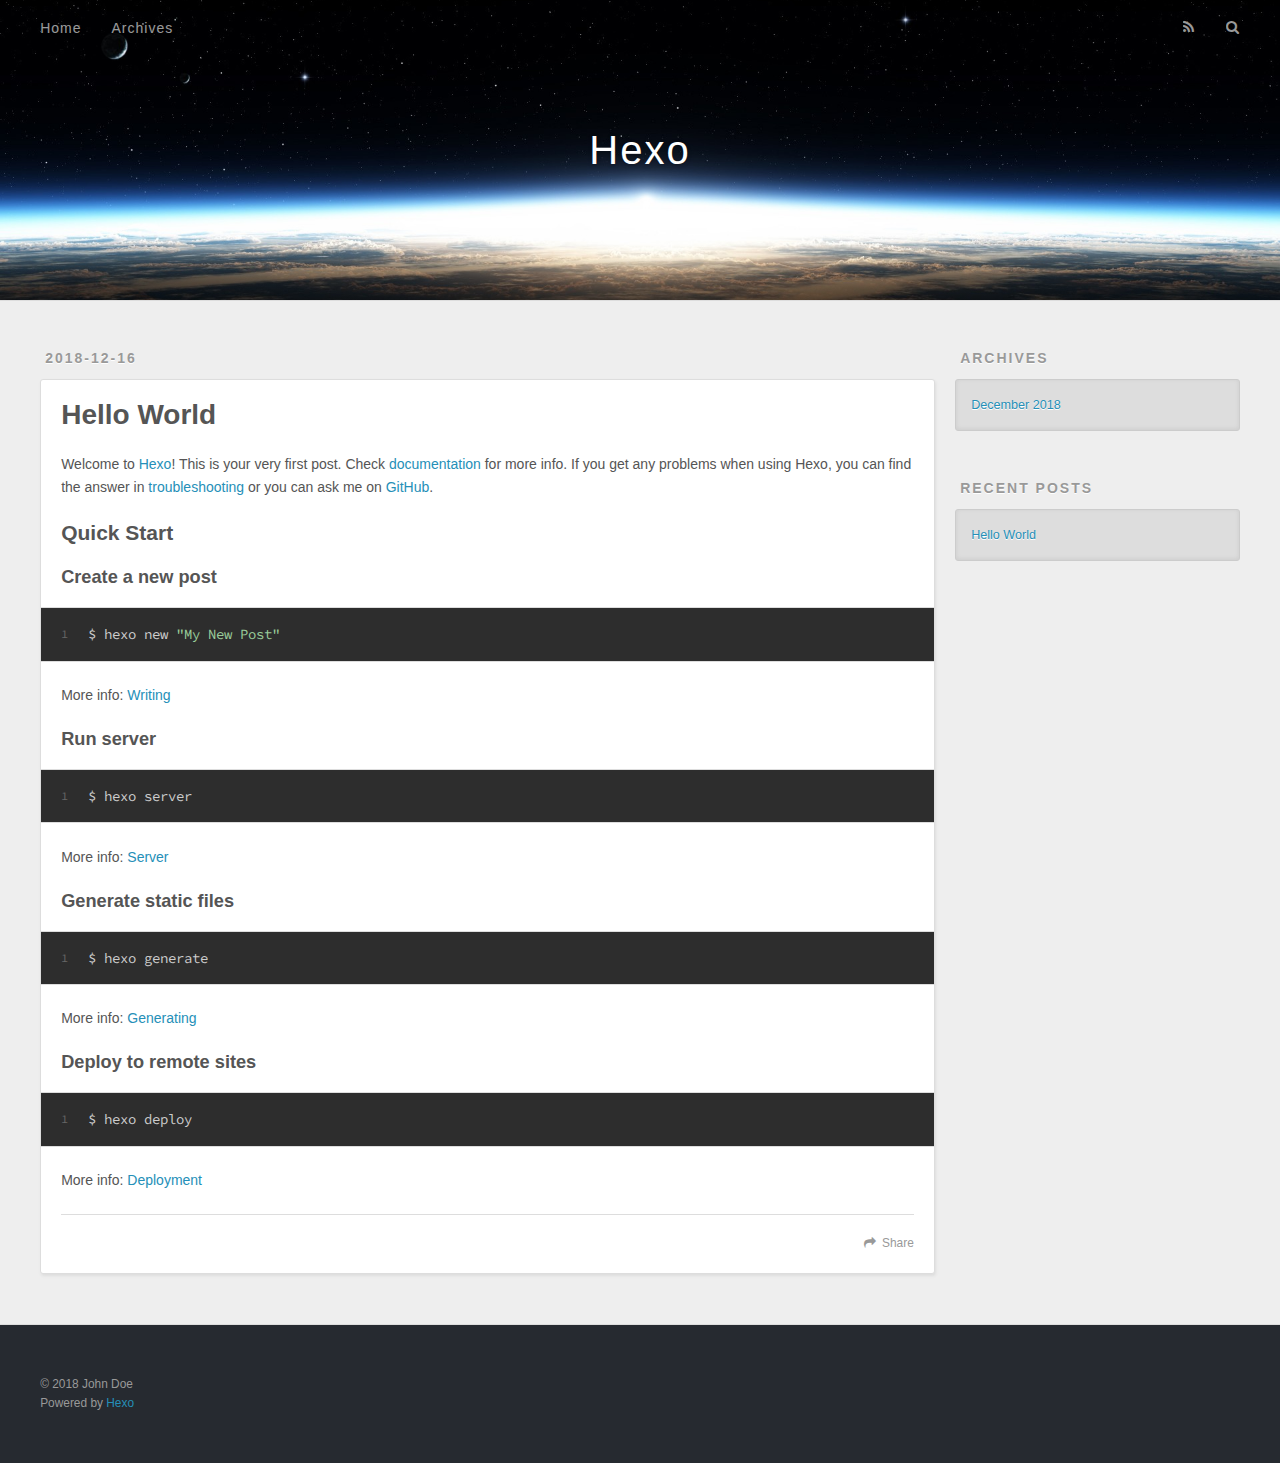
==== index.html @ edd452ab "Site updated: 2018-12-16 17:43:07" ====
<!DOCTYPE html>
<html>
<head><meta name="generator" content="Hexo 3.8.0">
  <meta charset="utf-8">
  

  
  <title>Hexo</title>
  <meta name="viewport" content="width=device-width, initial-scale=1, maximum-scale=1">
  <meta property="og:type" content="website">
<meta property="og:title" content="Hexo">
<meta property="og:url" content="http://yoursite.com/index.html">
<meta property="og:site_name" content="Hexo">
<meta property="og:locale" content="default">
<meta name="twitter:card" content="summary">
<meta name="twitter:title" content="Hexo">
  
    <link rel="alternate" href="/atom.xml" title="Hexo" type="application/atom+xml">
  
  
    <link rel="icon" href="/favicon.png">
  
  
    <link href="//fonts.googleapis.com/css?family=Source+Code+Pro" rel="stylesheet" type="text/css">
  
  <link rel="stylesheet" href="/css/style.css">
</head>
</html>
<body>
  <div id="container">
    <div id="wrap">
      <header id="header">
  <div id="banner"></div>
  <div id="header-outer" class="outer">
    <div id="header-title" class="inner">
      <h1 id="logo-wrap">
        <a href="/" id="logo">Hexo</a>
      </h1>
      
    </div>
    <div id="header-inner" class="inner">
      <nav id="main-nav">
        <a id="main-nav-toggle" class="nav-icon"></a>
        
          <a class="main-nav-link" href="/">Home</a>
        
          <a class="main-nav-link" href="/archives">Archives</a>
        
      </nav>
      <nav id="sub-nav">
        
          <a id="nav-rss-link" class="nav-icon" href="/atom.xml" title="RSS Feed"></a>
        
        <a id="nav-search-btn" class="nav-icon" title="Search"></a>
      </nav>
      <div id="search-form-wrap">
        <form action="//google.com/search" method="get" accept-charset="UTF-8" class="search-form"><input type="search" name="q" class="search-form-input" placeholder="Search"><button type="submit" class="search-form-submit">&#xF002;</button><input type="hidden" name="sitesearch" value="http://yoursite.com"></form>
      </div>
    </div>
  </div>
</header>
      <div class="outer">
        <section id="main">
  
    <article id="post-hello-world" class="article article-type-post" itemscope="" itemprop="blogPost">
  <div class="article-meta">
    <a href="/2018/12/16/hello-world/" class="article-date">
  <time datetime="2018-12-16T09:11:37.166Z" itemprop="datePublished">2018-12-16</time>
</a>
    
  </div>
  <div class="article-inner">
    
    
      <header class="article-header">
        
  
    <h1 itemprop="name">
      <a class="article-title" href="/2018/12/16/hello-world/">Hello World</a>
    </h1>
  

      </header>
    
    <div class="article-entry" itemprop="articleBody">
      
        <p>Welcome to <a href="https://hexo.io/" target="_blank" rel="noopener">Hexo</a>! This is your very first post. Check <a href="https://hexo.io/docs/" target="_blank" rel="noopener">documentation</a> for more info. If you get any problems when using Hexo, you can find the answer in <a href="https://hexo.io/docs/troubleshooting.html" target="_blank" rel="noopener">troubleshooting</a> or you can ask me on <a href="https://github.com/hexojs/hexo/issues" target="_blank" rel="noopener">GitHub</a>.</p>
<h2 id="Quick-Start"><a href="#Quick-Start" class="headerlink" title="Quick Start"></a>Quick Start</h2><h3 id="Create-a-new-post"><a href="#Create-a-new-post" class="headerlink" title="Create a new post"></a>Create a new post</h3><figure class="highlight bash"><table><tr><td class="gutter"><pre><span class="line">1</span><br></pre></td><td class="code"><pre><span class="line">$ hexo new <span class="string">"My New Post"</span></span><br></pre></td></tr></table></figure>
<p>More info: <a href="https://hexo.io/docs/writing.html" target="_blank" rel="noopener">Writing</a></p>
<h3 id="Run-server"><a href="#Run-server" class="headerlink" title="Run server"></a>Run server</h3><figure class="highlight bash"><table><tr><td class="gutter"><pre><span class="line">1</span><br></pre></td><td class="code"><pre><span class="line">$ hexo server</span><br></pre></td></tr></table></figure>
<p>More info: <a href="https://hexo.io/docs/server.html" target="_blank" rel="noopener">Server</a></p>
<h3 id="Generate-static-files"><a href="#Generate-static-files" class="headerlink" title="Generate static files"></a>Generate static files</h3><figure class="highlight bash"><table><tr><td class="gutter"><pre><span class="line">1</span><br></pre></td><td class="code"><pre><span class="line">$ hexo generate</span><br></pre></td></tr></table></figure>
<p>More info: <a href="https://hexo.io/docs/generating.html" target="_blank" rel="noopener">Generating</a></p>
<h3 id="Deploy-to-remote-sites"><a href="#Deploy-to-remote-sites" class="headerlink" title="Deploy to remote sites"></a>Deploy to remote sites</h3><figure class="highlight bash"><table><tr><td class="gutter"><pre><span class="line">1</span><br></pre></td><td class="code"><pre><span class="line">$ hexo deploy</span><br></pre></td></tr></table></figure>
<p>More info: <a href="https://hexo.io/docs/deployment.html" target="_blank" rel="noopener">Deployment</a></p>

      
    </div>
    <footer class="article-footer">
      <a data-url="http://yoursite.com/2018/12/16/hello-world/" data-id="cjpqp5n170000gdg209u1b2wh" class="article-share-link">Share</a>
      
      
    </footer>
  </div>
  
</article>


  


</section>
        
          <aside id="sidebar">
  
    

  
    

  
    
  
    
  <div class="widget-wrap">
    <h3 class="widget-title">Archives</h3>
    <div class="widget">
      <ul class="archive-list"><li class="archive-list-item"><a class="archive-list-link" href="/archives/2018/12/">December 2018</a></li></ul>
    </div>
  </div>


  
    
  <div class="widget-wrap">
    <h3 class="widget-title">Recent Posts</h3>
    <div class="widget">
      <ul>
        
          <li>
            <a href="/2018/12/16/hello-world/">Hello World</a>
          </li>
        
      </ul>
    </div>
  </div>

  
</aside>
        
      </div>
      <footer id="footer">
  
  <div class="outer">
    <div id="footer-info" class="inner">
      &copy; 2018 John Doe<br>
      Powered by <a href="http://hexo.io/" target="_blank">Hexo</a>
    </div>
  </div>
</footer>
    </div>
    <nav id="mobile-nav">
  
    <a href="/" class="mobile-nav-link">Home</a>
  
    <a href="/archives" class="mobile-nav-link">Archives</a>
  
</nav>
    

<script src="//ajax.googleapis.com/ajax/libs/jquery/2.0.3/jquery.min.js"></script>


  <link rel="stylesheet" href="/fancybox/jquery.fancybox.css">
  <script src="/fancybox/jquery.fancybox.pack.js"></script>


<script src="/js/script.js"></script>



  </div>
</body>
</html>
---- css/style.css ----
body {
  width: 100%;
}
body:before,
body:after {
  content: "";
  display: table;
}
body:after {
  clear: both;
}
html,
body,
div,
span,
applet,
object,
iframe,
h1,
h2,
h3,
h4,
h5,
h6,
p,
blockquote,
pre,
a,
abbr,
acronym,
address,
big,
cite,
code,
del,
dfn,
em,
img,
ins,
kbd,
q,
s,
samp,
small,
strike,
strong,
sub,
sup,
tt,
var,
dl,
dt,
dd,
ol,
ul,
li,
fieldset,
form,
label,
legend,
table,
caption,
tbody,
tfoot,
thead,
tr,
th,
td {
  margin: 0;
  padding: 0;
  border: 0;
  outline: 0;
  font-weight: inherit;
  font-style: inherit;
  font-family: inherit;
  font-size: 100%;
  vertical-align: baseline;
}
body {
  line-height: 1;
  color: #000;
  background: #fff;
}
ol,
ul {
  list-style: none;
}
table {
  border-collapse: separate;
  border-spacing: 0;
  vertical-align: middle;
}
caption,
th,
td {
  text-align: left;
  font-weight: normal;
  vertical-align: middle;
}
a img {
  border: none;
}
input,
button {
  margin: 0;
  padding: 0;
}
input::-moz-focus-inner,
button::-moz-focus-inner {
  border: 0;
  padding: 0;
}
@font-face {
  font-family: FontAwesome;
  font-style: normal;
  font-weight: normal;
  src: url("fonts/fontawesome-webfont.eot?v=#4.0.3");
  src: url("fonts/fontawesome-webfont.eot?#iefix&v=#4.0.3") format("embedded-opentype"), url("fonts/fontawesome-webfont.woff?v=#4.0.3") format("woff"), url("fonts/fontawesome-webfont.ttf?v=#4.0.3") format("truetype"), url("fonts/fontawesome-webfont.svg#fontawesomeregular?v=#4.0.3") format("svg");
}
html,
body,
#container {
  height: 100%;
}
body {
  background: #eee;
  font: 14px -apple-system, BlinkMacSystemFont, "Segoe UI", "Roboto", "Oxygen", "Ubuntu", "Cantarell", "Fira Sans", "Droid Sans", "Helvetica Neue", sans-serif;
  -webkit-text-size-adjust: 100%;
}
.outer {
  max-width: 1220px;
  margin: 0 auto;
  padding: 0 20px;
}
.outer:before,
.outer:after {
  content: "";
  display: table;
}
.outer:after {
  clear: both;
}
.inner {
  display: inline;
  float: left;
  width: 98.33333333333333%;
  margin: 0 0.833333333333333%;
}
.left,
.alignleft {
  float: left;
}
.right,
.alignright {
  float: right;
}
.clear {
  clear: both;
}
#container {
  position: relative;
}
.mobile-nav-on {
  overflow: hidden;
}
#wrap {
  height: 100%;
  width: 100%;
  position: absolute;
  top: 0;
  left: 0;
  -webkit-transition: 0.2s ease-out;
  -moz-transition: 0.2s ease-out;
  -ms-transition: 0.2s ease-out;
  transition: 0.2s ease-out;
  z-index: 1;
  background: #eee;
}
.mobile-nav-on #wrap {
  left: 280px;
}
@media screen and (min-width: 768px) {
  #main {
    display: inline;
    float: left;
    width: 73.33333333333333%;
    margin: 0 0.833333333333333%;
  }
}
.article-date,
.article-category-link,
.archive-year,
.widget-title {
  text-decoration: none;
  text-transform: uppercase;
  letter-spacing: 2px;
  color: #999;
  margin-bottom: 1em;
  margin-left: 5px;
  line-height: 1em;
  text-shadow: 0 1px #fff;
  font-weight: bold;
}
.article-inner,
.archive-article-inner {
  background: #fff;
  -webkit-box-shadow: 1px 2px 3px #ddd;
  box-shadow: 1px 2px 3px #ddd;
  border: 1px solid #ddd;
  border-radius: 3px;
}
.article-entry h1,
.widget h1 {
  font-size: 2em;
}
.article-entry h2,
.widget h2 {
  font-size: 1.5em;
}
.article-entry h3,
.widget h3 {
  font-size: 1.3em;
}
.article-entry h4,
.widget h4 {
  font-size: 1.2em;
}
.article-entry h5,
.widget h5 {
  font-size: 1em;
}
.article-entry h6,
.widget h6 {
  font-size: 1em;
  color: #999;
}
.article-entry hr,
.widget hr {
  border: 1px dashed #ddd;
}
.article-entry strong,
.widget strong {
  font-weight: bold;
}
.article-entry em,
.widget em,
.article-entry cite,
.widget cite {
  font-style: italic;
}
.article-entry sup,
.widget sup,
.article-entry sub,
.widget sub {
  font-size: 0.75em;
  line-height: 0;
  position: relative;
  vertical-align: baseline;
}
.article-entry sup,
.widget sup {
  top: -0.5em;
}
.article-entry sub,
.widget sub {
  bottom: -0.2em;
}
.article-entry small,
.widget small {
  font-size: 0.85em;
}
.article-entry acronym,
.widget acronym,
.article-entry abbr,
.widget abbr {
  border-bottom: 1px dotted;
}
.article-entry ul,
.widget ul,
.article-entry ol,
.widget ol,
.article-entry dl,
.widget dl {
  margin: 0 20px;
  line-height: 1.6em;
}
.article-entry ul ul,
.widget ul ul,
.article-entry ol ul,
.widget ol ul,
.article-entry ul ol,
.widget ul ol,
.article-entry ol ol,
.widget ol ol {
  margin-top: 0;
  margin-bottom: 0;
}
.article-entry ul,
.widget ul {
  list-style: disc;
}
.article-entry ol,
.widget ol {
  list-style: decimal;
}
.article-entry dt,
.widget dt {
  font-weight: bold;
}
#header {
  height: 300px;
  position: relative;
  border-bottom: 1px solid #ddd;
}
#header:before,
#header:after {
  content: "";
  position: absolute;
  left: 0;
  right: 0;
  height: 40px;
}
#header:before {
  top: 0;
  background: -webkit-linear-gradient(rgba(0,0,0,0.2), transparent);
  background: -moz-linear-gradient(rgba(0,0,0,0.2), transparent);
  background: -ms-linear-gradient(rgba(0,0,0,0.2), transparent);
  background: linear-gradient(rgba(0,0,0,0.2), transparent);
}
#header:after {
  bottom: 0;
  background: -webkit-linear-gradient(transparent, rgba(0,0,0,0.2));
  background: -moz-linear-gradient(transparent, rgba(0,0,0,0.2));
  background: -ms-linear-gradient(transparent, rgba(0,0,0,0.2));
  background: linear-gradient(transparent, rgba(0,0,0,0.2));
}
#header-outer {
  height: 100%;
  position: relative;
}
#header-inner {
  position: relative;
  overflow: hidden;
}
#banner {
  position: absolute;
  top: 0;
  left: 0;
  width: 100%;
  height: 100%;
  background: url("images/banner.jpg") center #000;
  -webkit-background-size: cover;
  -moz-background-size: cover;
  background-size: cover;
  z-index: -1;
}
#header-title {
  text-align: center;
  height: 40px;
  position: absolute;
  top: 50%;
  left: 0;
  margin-top: -20px;
}
#logo,
#subtitle {
  text-decoration: none;
  color: #fff;
  font-weight: 300;
  text-shadow: 0 1px 4px rgba(0,0,0,0.3);
}
#logo {
  font-size: 40px;
  line-height: 40px;
  letter-spacing: 2px;
}
#subtitle {
  font-size: 16px;
  line-height: 16px;
  letter-spacing: 1px;
}
#subtitle-wrap {
  margin-top: 16px;
}
#main-nav {
  float: left;
  margin-left: -15px;
}
.nav-icon,
.main-nav-link {
  float: left;
  color: #fff;
  opacity: 0.6;
  text-decoration: none;
  text-shadow: 0 1px rgba(0,0,0,0.2);
  -webkit-transition: opacity 0.2s;
  -moz-transition: opacity 0.2s;
  -ms-transition: opacity 0.2s;
  transition: opacity 0.2s;
  display: block;
  padding: 20px 15px;
}
.nav-icon:hover,
.main-nav-link:hover {
  opacity: 1;
}
.nav-icon {
  font-family: FontAwesome;
  text-align: center;
  font-size: 14px;
  width: 14px;
  height: 14px;
  padding: 20px 15px;
  position: relative;
  cursor: pointer;
}
.main-nav-link {
  font-weight: 300;
  letter-spacing: 1px;
}
@media screen and (max-width: 479px) {
  .main-nav-link {
    display: none;
  }
}
#main-nav-toggle {
  display: none;
}
#main-nav-toggle:before {
  content: "\f0c9";
}
@media screen and (max-width: 479px) {
  #main-nav-toggle {
    display: block;
  }
}
#sub-nav {
  float: right;
  margin-right: -15px;
}
#nav-rss-link:before {
  content: "\f09e";
}
#nav-search-btn:before {
  content: "\f002";
}
#search-form-wrap {
  position: absolute;
  top: 15px;
  width: 150px;
  height: 30px;
  right: -150px;
  opacity: 0;
  -webkit-transition: 0.2s ease-out;
  -moz-transition: 0.2s ease-out;
  -ms-transition: 0.2s ease-out;
  transition: 0.2s ease-out;
}
#search-form-wrap.on {
  opacity: 1;
  right: 0;
}
@media screen and (max-width: 479px) {
  #search-form-wrap {
    width: 100%;
    right: -100%;
  }
}
.search-form {
  position: absolute;
  top: 0;
  left: 0;
  right: 0;
  background: #fff;
  padding: 5px 15px;
  border-radius: 15px;
  -webkit-box-shadow: 0 0 10px rgba(0,0,0,0.3);
  box-shadow: 0 0 10px rgba(0,0,0,0.3);
}
.search-form-input {
  border: none;
  background: none;
  color: #555;
  width: 100%;
  font: 13px -apple-system, BlinkMacSystemFont, "Segoe UI", "Roboto", "Oxygen", "Ubuntu", "Cantarell", "Fira Sans", "Droid Sans", "Helvetica Neue", sans-serif;
  outline: none;
}
.search-form-input::-webkit-search-results-decoration,
.search-form-input::-webkit-search-cancel-button {
  -webkit-appearance: none;
}
.search-form-submit {
  position: absolute;
  top: 50%;
  right: 10px;
  margin-top: -7px;
  font: 13px FontAwesome;
  border: none;
  background: none;
  color: #bbb;
  cursor: pointer;
}
.search-form-submit:hover,
.search-form-submit:focus {
  color: #777;
}
.article {
  margin: 50px 0;
}
.article-inner {
  overflow: hidden;
}
.article-meta:before,
.article-meta:after {
  content: "";
  display: table;
}
.article-meta:after {
  clear: both;
}
.article-date {
  float: left;
}
.article-category {
  float: left;
  line-height: 1em;
  color: #ccc;
  text-shadow: 0 1px #fff;
  margin-left: 8px;
}
.article-category:before {
  content: "\2022";
}
.article-category-link {
  margin: 0 12px 1em;
}
.article-header {
  padding: 20px 20px 0;
}
.article-title {
  text-decoration: none;
  font-size: 2em;
  font-weight: bold;
  color: #555;
  line-height: 1.1em;
  -webkit-transition: color 0.2s;
  -moz-transition: color 0.2s;
  -ms-transition: color 0.2s;
  transition: color 0.2s;
}
a.article-title:hover {
  color: #258fb8;
}
.article-entry {
  color: #555;
  padding: 0 20px;
}
.article-entry:before,
.article-entry:after {
  content: "";
  display: table;
}
.article-entry:after {
  clear: both;
}
.article-entry p,
.article-entry table {
  line-height: 1.6em;
  margin: 1.6em 0;
}
.article-entry h1,
.article-entry h2,
.article-entry h3,
.article-entry h4,
.article-entry h5,
.article-entry h6 {
  font-weight: bold;
}
.article-entry h1,
.article-entry h2,
.article-entry h3,
.article-entry h4,
.article-entry h5,
.article-entry h6 {
  line-height: 1.1em;
  margin: 1.1em 0;
}
.article-entry a {
  color: #258fb8;
  text-decoration: none;
}
.article-entry a:hover {
  text-decoration: underline;
}
.article-entry ul,
.article-entry ol,
.article-entry dl {
  margin-top: 1.6em;
  margin-bottom: 1.6em;
}
.article-entry img,
.article-entry video {
  max-width: 100%;
  height: auto;
  display: block;
  margin: auto;
}
.article-entry iframe {
  border: none;
}
.article-entry table {
  width: 100%;
  border-collapse: collapse;
  border-spacing: 0;
}
.article-entry th {
  font-weight: bold;
  border-bottom: 3px solid #ddd;
  padding-bottom: 0.5em;
}
.article-entry td {
  border-bottom: 1px solid #ddd;
  padding: 10px 0;
}
.article-entry blockquote {
  font-family: Georgia, "Times New Roman", serif;
  font-size: 1.4em;
  margin: 1.6em 20px;
  text-align: center;
}
.article-entry blockquote footer {
  font-size: 14px;
  margin: 1.6em 0;
  font-family: -apple-system, BlinkMacSystemFont, "Segoe UI", "Roboto", "Oxygen", "Ubuntu", "Cantarell", "Fira Sans", "Droid Sans", "Helvetica Neue", sans-serif;
}
.article-entry blockquote footer cite:before {
  content: "—";
  padding: 0 0.5em;
}
.article-entry .pullquote {
  text-align: left;
  width: 45%;
  margin: 0;
}
.article-entry .pullquote.left {
  margin-left: 0.5em;
  margin-right: 1em;
}
.article-entry .pullquote.right {
  margin-right: 0.5em;
  margin-left: 1em;
}
.article-entry .caption {
  color: #999;
  display: block;
  font-size: 0.9em;
  margin-top: 0.5em;
  position: relative;
  text-align: center;
}
.article-entry .video-container {
  position: relative;
  padding-top: 56.25%;
  height: 0;
  overflow: hidden;
}
.article-entry .video-container iframe,
.article-entry .video-container object,
.article-entry .video-container embed {
  position: absolute;
  top: 0;
  left: 0;
  width: 100%;
  height: 100%;
  margin-top: 0;
}
.article-more-link a {
  display: inline-block;
  line-height: 1em;
  padding: 6px 15px;
  border-radius: 15px;
  background: #eee;
  color: #999;
  text-shadow: 0 1px #fff;
  text-decoration: none;
}
.article-more-link a:hover {
  background: #258fb8;
  color: #fff;
  text-decoration: none;
  text-shadow: 0 1px #1e7293;
}
.article-footer {
  font-size: 0.85em;
  line-height: 1.6em;
  border-top: 1px solid #ddd;
  padding-top: 1.6em;
  margin: 0 20px 20px;
}
.article-footer:before,
.article-footer:after {
  content: "";
  display: table;
}
.article-footer:after {
  clear: both;
}
.article-footer a {
  color: #999;
  text-decoration: none;
}
.article-footer a:hover {
  color: #555;
}
.article-tag-list-item {
  float: left;
  margin-right: 10px;
}
.article-tag-list-link:before {
  content: "#";
}
.article-comment-link {
  float: right;
}
.article-comment-link:before {
  content: "\f075";
  font-family: FontAwesome;
  padding-right: 8px;
}
.article-share-link {
  cursor: pointer;
  float: right;
  margin-left: 20px;
}
.article-share-link:before {
  content: "\f064";
  font-family: FontAwesome;
  padding-right: 6px;
}
#article-nav {
  position: relative;
}
#article-nav:before,
#article-nav:after {
  content: "";
  display: table;
}
#article-nav:after {
  clear: both;
}
@media screen and (min-width: 768px) {
  #article-nav {
    margin: 50px 0;
  }
  #article-nav:before {
    width: 8px;
    height: 8px;
    position: absolute;
    top: 50%;
    left: 50%;
    margin-top: -4px;
    margin-left: -4px;
    content: "";
    border-radius: 50%;
    background: #ddd;
    -webkit-box-shadow: 0 1px 2px #fff;
    box-shadow: 0 1px 2px #fff;
  }
}
.article-nav-link-wrap {
  text-decoration: none;
  text-shadow: 0 1px #fff;
  color: #999;
  -webkit-box-sizing: border-box;
  -moz-box-sizing: border-box;
  box-sizing: border-box;
  margin-top: 50px;
  text-align: center;
  display: block;
}
.article-nav-link-wrap:hover {
  color: #555;
}
@media screen and (min-width: 768px) {
  .article-nav-link-wrap {
    width: 50%;
    margin-top: 0;
  }
}
@media screen and (min-width: 768px) {
  #article-nav-newer {
    float: left;
    text-align: right;
    padding-right: 20px;
  }
}
@media screen and (min-width: 768px) {
  #article-nav-older {
    float: right;
    text-align: left;
    padding-left: 20px;
  }
}
.article-nav-caption {
  text-transform: uppercase;
  letter-spacing: 2px;
  color: #ddd;
  line-height: 1em;
  font-weight: bold;
}
#article-nav-newer .article-nav-caption {
  margin-right: -2px;
}
.article-nav-title {
  font-size: 0.85em;
  line-height: 1.6em;
  margin-top: 0.5em;
}
.article-share-box {
  position: absolute;
  display: none;
  background: #fff;
  -webkit-box-shadow: 1px 2px 10px rgba(0,0,0,0.2);
  box-shadow: 1px 2px 10px rgba(0,0,0,0.2);
  border-radius: 3px;
  margin-left: -145px;
  overflow: hidden;
  z-index: 1;
}
.article-share-box.on {
  display: block;
}
.article-share-input {
  width: 100%;
  background: none;
  -webkit-box-sizing: border-box;
  -moz-box-sizing: border-box;
  box-sizing: border-box;
  font: 14px -apple-system, BlinkMacSystemFont, "Segoe UI", "Roboto", "Oxygen", "Ubuntu", "Cantarell", "Fira Sans", "Droid Sans", "Helvetica Neue", sans-serif;
  padding: 0 15px;
  color: #555;
  outline: none;
  border: 1px solid #ddd;
  border-radius: 3px 3px 0 0;
  height: 36px;
  line-height: 36px;
}
.article-share-links {
  background: #eee;
}
.article-share-links:before,
.article-share-links:after {
  content: "";
  display: table;
}
.article-share-links:after {
  clear: both;
}
.article-share-twitter,
.article-share-facebook,
.article-share-pinterest,
.article-share-google {
  width: 50px;
  height: 36px;
  display: block;
  float: left;
  position: relative;
  color: #999;
  text-shadow: 0 1px #fff;
}
.article-share-twitter:before,
.article-share-facebook:before,
.article-share-pinterest:before,
.article-share-google:before {
  font-size: 20px;
  font-family: FontAwesome;
  width: 20px;
  height: 20px;
  position: absolute;
  top: 50%;
  left: 50%;
  margin-top: -10px;
  margin-left: -10px;
  text-align: center;
}
.article-share-twitter:hover,
.article-share-facebook:hover,
.article-share-pinterest:hover,
.article-share-google:hover {
  color: #fff;
}
.article-share-twitter:before {
  content: "\f099";
}
.article-share-twitter:hover {
  background: #00aced;
  text-shadow: 0 1px #008abe;
}
.article-share-facebook:before {
  content: "\f09a";
}
.article-share-facebook:hover {
  background: #3b5998;
  text-shadow: 0 1px #2f477a;
}
.article-share-pinterest:before {
  content: "\f0d2";
}
.article-share-pinterest:hover {
  background: #cb2027;
  text-shadow: 0 1px #a21a1f;
}
.article-share-google:before {
  content: "\f0d5";
}
.article-share-google:hover {
  background: #dd4b39;
  text-shadow: 0 1px #be3221;
}
.article-gallery {
  background: #000;
  position: relative;
}
.article-gallery-photos {
  position: relative;
  overflow: hidden;
}
.article-gallery-img {
  display: none;
  max-width: 100%;
}
.article-gallery-img:first-child {
  display: block;
}
.article-gallery-img.loaded {
  position: absolute;
  display: block;
}
.article-gallery-img img {
  display: block;
  max-width: 100%;
  margin: 0 auto;
}
#comments {
  background: #fff;
  -webkit-box-shadow: 1px 2px 3px #ddd;
  box-shadow: 1px 2px 3px #ddd;
  padding: 20px;
  border: 1px solid #ddd;
  border-radius: 3px;
  margin: 50px 0;
}
#comments a {
  color: #258fb8;
}
.archives-wrap {
  margin: 50px 0;
}
.archives:before,
.archives:after {
  content: "";
  display: table;
}
.archives:after {
  clear: both;
}
.archive-year-wrap {
  margin-bottom: 1em;
}
.archives {
  -webkit-column-gap: 10px;
  -moz-column-gap: 10px;
  column-gap: 10px;
}
@media screen and (min-width: 480px) and (max-width: 767px) {
  .archives {
    -webkit-column-count: 2;
    -moz-column-count: 2;
    column-count: 2;
  }
}
@media screen and (min-width: 768px) {
  .archives {
    -webkit-column-count: 3;
    -moz-column-count: 3;
    column-count: 3;
  }
}
.archive-article {
  -webkit-column-break-inside: avoid;
  page-break-inside: avoid;
  overflow: hidden;
  break-inside: avoid-column;
}
.archive-article-inner {
  padding: 10px;
  margin-bottom: 15px;
}
.archive-article-title {
  text-decoration: none;
  font-weight: bold;
  color: #555;
  -webkit-transition: color 0.2s;
  -moz-transition: color 0.2s;
  -ms-transition: color 0.2s;
  transition: color 0.2s;
  line-height: 1.6em;
}
.archive-article-title:hover {
  color: #258fb8;
}
.archive-article-footer {
  margin-top: 1em;
}
.archive-article-date {
  color: #999;
  text-decoration: none;
  font-size: 0.85em;
  line-height: 1em;
  margin-bottom: 0.5em;
  display: block;
}
#page-nav {
  margin: 50px auto;
  background: #fff;
  -webkit-box-shadow: 1px 2px 3px #ddd;
  box-shadow: 1px 2px 3px #ddd;
  border: 1px solid #ddd;
  border-radius: 3px;
  text-align: center;
  color: #999;
  overflow: hidden;
}
#page-nav:before,
#page-nav:after {
  content: "";
  display: table;
}
#page-nav:after {
  clear: both;
}
#page-nav a,
#page-nav span {
  padding: 10px 20px;
  line-height: 1;
  height: 2ex;
}
#page-nav a {
  color: #999;
  text-decoration: none;
}
#page-nav a:hover {
  background: #999;
  color: #fff;
}
#page-nav .prev {
  float: left;
}
#page-nav .next {
  float: right;
}
#page-nav .page-number {
  display: inline-block;
}
@media screen and (max-width: 479px) {
  #page-nav .page-number {
    display: none;
  }
}
#page-nav .current {
  color: #555;
  font-weight: bold;
}
#page-nav .space {
  color: #ddd;
}
#footer {
  background: #262a30;
  padding: 50px 0;
  border-top: 1px solid #ddd;
  color: #999;
}
#footer a {
  color: #258fb8;
  text-decoration: none;
}
#footer a:hover {
  text-decoration: underline;
}
#footer-info {
  line-height: 1.6em;
  font-size: 0.85em;
}
.article-entry pre,
.article-entry .highlight {
  background: #2d2d2d;
  margin: 0 -20px;
  padding: 15px 20px;
  border-style: solid;
  border-color: #ddd;
  border-width: 1px 0;
  overflow: auto;
  color: #ccc;
  line-height: 22.400000000000002px;
}
.article-entry .highlight .gutter pre,
.article-entry .gist .gist-file .gist-data .line-numbers {
  color: #666;
  font-size: 0.85em;
}
.article-entry pre,
.article-entry code {
  font-family: "Source Code Pro", Consolas, Monaco, Menlo, Consolas, monospace;
}
.article-entry code {
  background: #eee;
  text-shadow: 0 1px #fff;
  padding: 0 0.3em;
}
.article-entry pre code {
  background: none;
  text-shadow: none;
  padding: 0;
}
.article-entry .highlight pre {
  border: none;
  margin: 0;
  padding: 0;
}
.article-entry .highlight table {
  margin: 0;
  width: auto;
}
.article-entry .highlight td {
  border: none;
  padding: 0;
}
.article-entry .highlight figcaption {
  font-size: 0.85em;
  color: #999;
  line-height: 1em;
  margin-bottom: 1em;
}
.article-entry .highlight figcaption:before,
.article-entry .highlight figcaption:after {
  content: "";
  display: table;
}
.article-entry .highlight figcaption:after {
  clear: both;
}
.article-entry .highlight figcaption a {
  float: right;
}
.article-entry .highlight .gutter pre {
  text-align: right;
  padding-right: 20px;
}
.article-entry .highlight .line {
  height: 22.400000000000002px;
}
.article-entry .highlight .line.marked {
  background: #515151;
}
.article-entry .gist {
  margin: 0 -20px;
  border-style: solid;
  border-color: #ddd;
  border-width: 1px 0;
  background: #2d2d2d;
  padding: 15px 20px 15px 0;
}
.article-entry .gist .gist-file {
  border: none;
  font-family: "Source Code Pro", Consolas, Monaco, Menlo, Consolas, monospace;
  margin: 0;
}
.article-entry .gist .gist-file .gist-data {
  background: none;
  border: none;
}
.article-entry .gist .gist-file .gist-data .line-numbers {
  background: none;
  border: none;
  padding: 0 20px 0 0;
}
.article-entry .gist .gist-file .gist-data .line-data {
  padding: 0 !important;
}
.article-entry .gist .gist-file .highlight {
  margin: 0;
  padding: 0;
  border: none;
}
.article-entry .gist .gist-file .gist-meta {
  background: #2d2d2d;
  color: #999;
  font: 0.85em -apple-system, BlinkMacSystemFont, "Segoe UI", "Roboto", "Oxygen", "Ubuntu", "Cantarell", "Fira Sans", "Droid Sans", "Helvetica Neue", sans-serif;
  text-shadow: 0 0;
  padding: 0;
  margin-top: 1em;
  margin-left: 20px;
}
.article-entry .gist .gist-file .gist-meta a {
  color: #258fb8;
  font-weight: normal;
}
.article-entry .gist .gist-file .gist-meta a:hover {
  text-decoration: underline;
}
pre .comment,
pre .title {
  color: #999;
}
pre .variable,
pre .attribute,
pre .tag,
pre .regexp,
pre .ruby .constant,
pre .xml .tag .title,
pre .xml .pi,
pre .xml .doctype,
pre .html .doctype,
pre .css .id,
pre .css .class,
pre .css .pseudo {
  color: #f2777a;
}
pre .number,
pre .preprocessor,
pre .built_in,
pre .literal,
pre .params,
pre .constant {
  color: #f99157;
}
pre .class,
pre .ruby .class .title,
pre .css .rules .attribute {
  color: #9c9;
}
pre .string,
pre .value,
pre .inheritance,
pre .header,
pre .ruby .symbol,
pre .xml .cdata {
  color: #9c9;
}
pre .css .hexcolor {
  color: #6cc;
}
pre .function,
pre .python .decorator,
pre .python .title,
pre .ruby .function .title,
pre .ruby .title .keyword,
pre .perl .sub,
pre .javascript .title,
pre .coffeescript .title {
  color: #69c;
}
pre .keyword,
pre .javascript .function {
  color: #c9c;
}
@media screen and (max-width: 479px) {
  #mobile-nav {
    position: absolute;
    top: 0;
    left: 0;
    width: 280px;
    height: 100%;
    background: #191919;
    border-right: 1px solid #fff;
  }
}
@media screen and (max-width: 479px) {
  .mobile-nav-link {
    display: block;
    color: #999;
    text-decoration: none;
    padding: 15px 20px;
    font-weight: bold;
  }
  .mobile-nav-link:hover {
    color: #fff;
  }
}
@media screen and (min-width: 768px) {
  #sidebar {
    display: inline;
    float: left;
    width: 23.333333333333332%;
    margin: 0 0.833333333333333%;
  }
}
.widget-wrap {
  margin: 50px 0;
}
.widget {
  color: #777;
  text-shadow: 0 1px #fff;
  background: #ddd;
  -webkit-box-shadow: 0 -1px 4px #ccc inset;
  box-shadow: 0 -1px 4px #ccc inset;
  border: 1px solid #ccc;
  padding: 15px;
  border-radius: 3px;
}
.widget a {
  color: #258fb8;
  text-decoration: none;
}
.widget a:hover {
  text-decoration: underline;
}
.widget ul ul,
.widget ol ul,
.widget dl ul,
.widget ul ol,
.widget ol ol,
.widget dl ol,
.widget ul dl,
.widget ol dl,
.widget dl dl {
  margin-left: 15px;
  list-style: disc;
}
.widget {
  line-height: 1.6em;
  word-wrap: break-word;
  font-size: 0.9em;
}
.widget ul,
.widget ol {
  list-style: none;
  margin: 0;
}
.widget ul ul,
.widget ol ul,
.widget ul ol,
.widget ol ol {
  margin: 0 20px;
}
.widget ul ul,
.widget ol ul {
  list-style: disc;
}
.widget ul ol,
.widget ol ol {
  list-style: decimal;
}
.category-list-count,
.tag-list-count,
.archive-list-count {
  padding-left: 5px;
  color: #999;
  font-size: 0.85em;
}
.category-list-count:before,
.tag-list-count:before,
.archive-list-count:before {
  content: "(";
}
.category-list-count:after,
.tag-list-count:after,
.archive-list-count:after {
  content: ")";
}
.tagcloud a {
  margin-right: 5px;
  display: inline-block;
}
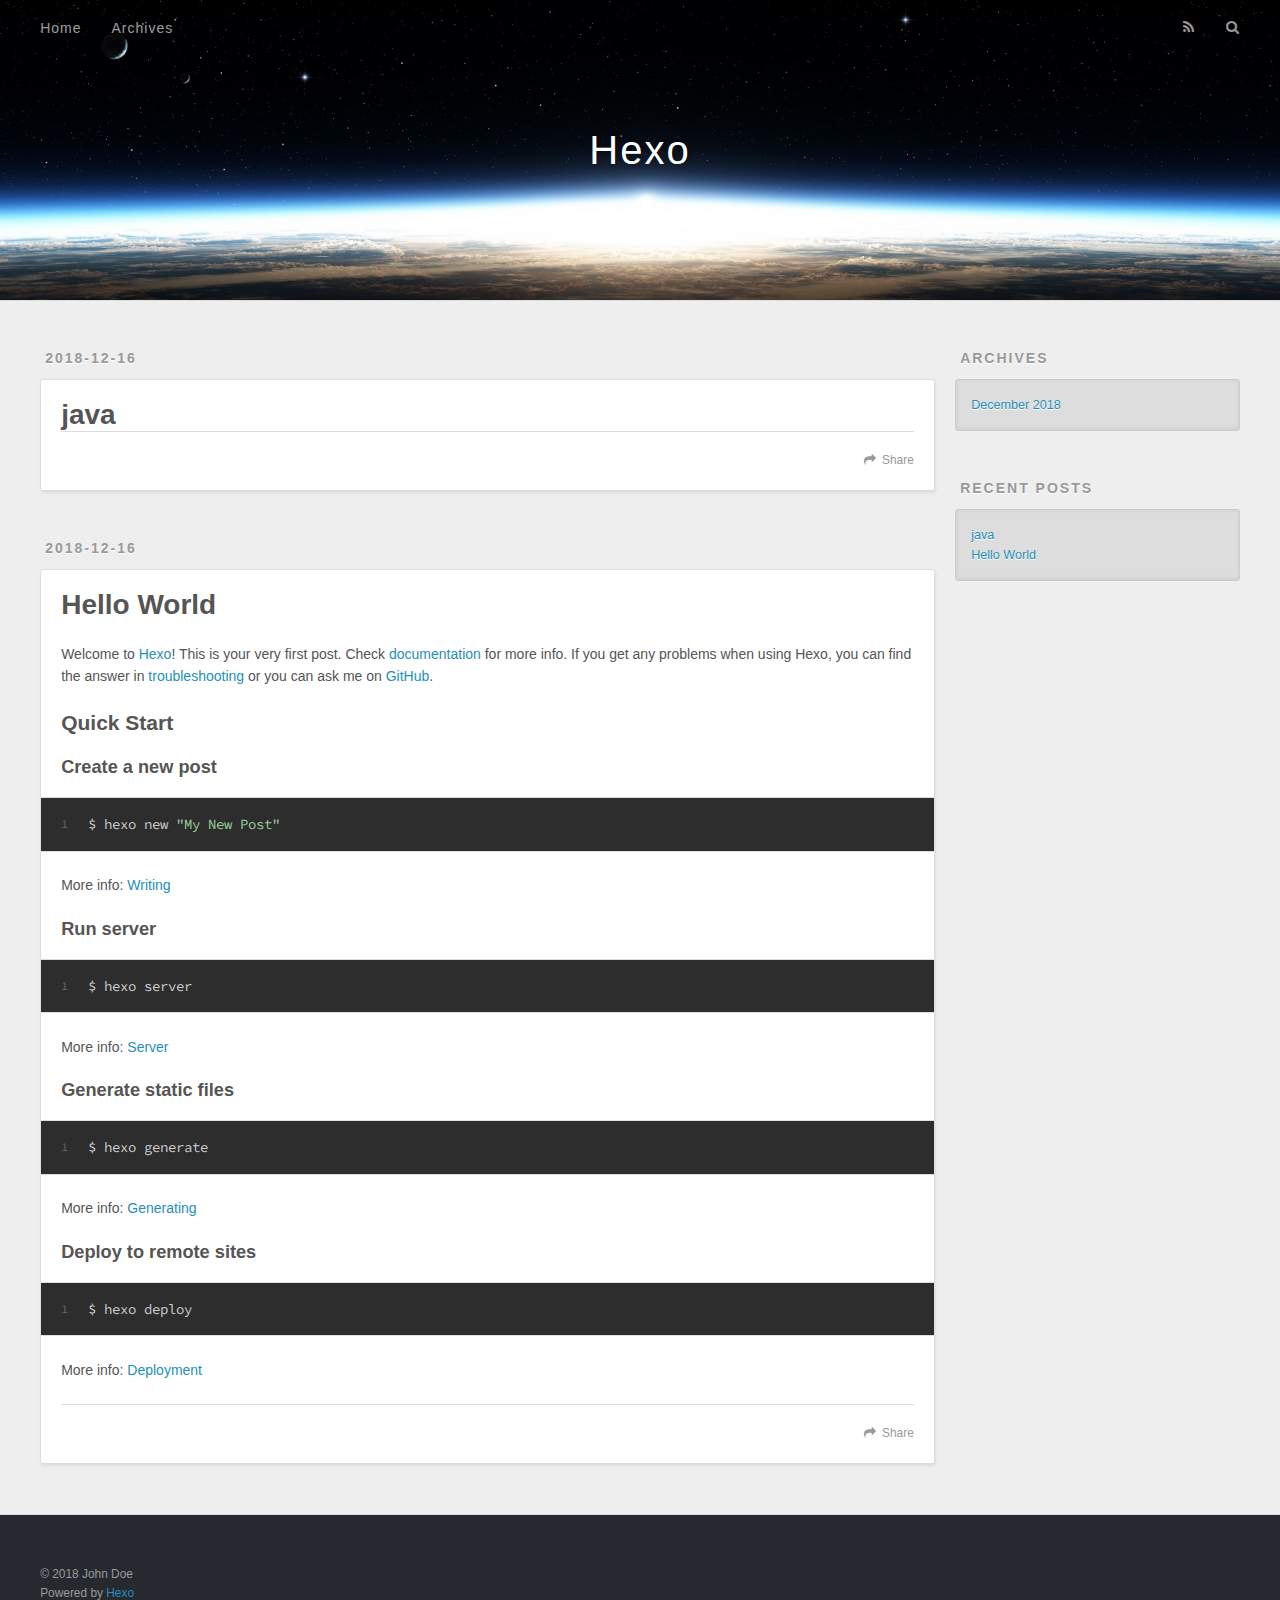
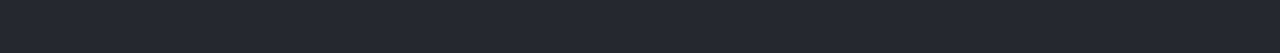
==== commit 239cc938: "Site updated: 2018-12-16 17:47:00" ====
--- a/index.html
+++ b/index.html
@@ -62,6 +62,42 @@
       <div class="outer">
         <section id="main">
   
+    <article id="post-java" class="article article-type-post" itemscope="" itemprop="blogPost">
+  <div class="article-meta">
+    <a href="/2018/12/16/java/" class="article-date">
+  <time datetime="2018-12-16T09:46:41.000Z" itemprop="datePublished">2018-12-16</time>
+</a>
+    
+  </div>
+  <div class="article-inner">
+    
+    
+      <header class="article-header">
+        
+  
+    <h1 itemprop="name">
+      <a class="article-title" href="/2018/12/16/java/">java</a>
+    </h1>
+  
+
+      </header>
+    
+    <div class="article-entry" itemprop="articleBody">
+      
+        
+      
+    </div>
+    <footer class="article-footer">
+      <a data-url="http://yoursite.com/2018/12/16/java/" data-id="cjpqphsbs0001nxg2q5pirj9v" class="article-share-link">Share</a>
+      
+      
+    </footer>
+  </div>
+  
+</article>
+
+
+  
     <article id="post-hello-world" class="article article-type-post" itemscope="" itemprop="blogPost">
   <div class="article-meta">
     <a href="/2018/12/16/hello-world/" class="article-date">
@@ -97,7 +133,7 @@
       
     </div>
     <footer class="article-footer">
-      <a data-url="http://yoursite.com/2018/12/16/hello-world/" data-id="cjpqp5n170000gdg209u1b2wh" class="article-share-link">Share</a>
+      <a data-url="http://yoursite.com/2018/12/16/hello-world/" data-id="cjpqphsbm0000nxg272he4pya" class="article-share-link">Share</a>
       
       
     </footer>
@@ -138,6 +174,10 @@
       <ul>
         
           <li>
+            <a href="/2018/12/16/java/">java</a>
+          </li>
+        
+          <li>
             <a href="/2018/12/16/hello-world/">Hello World</a>
           </li>
         
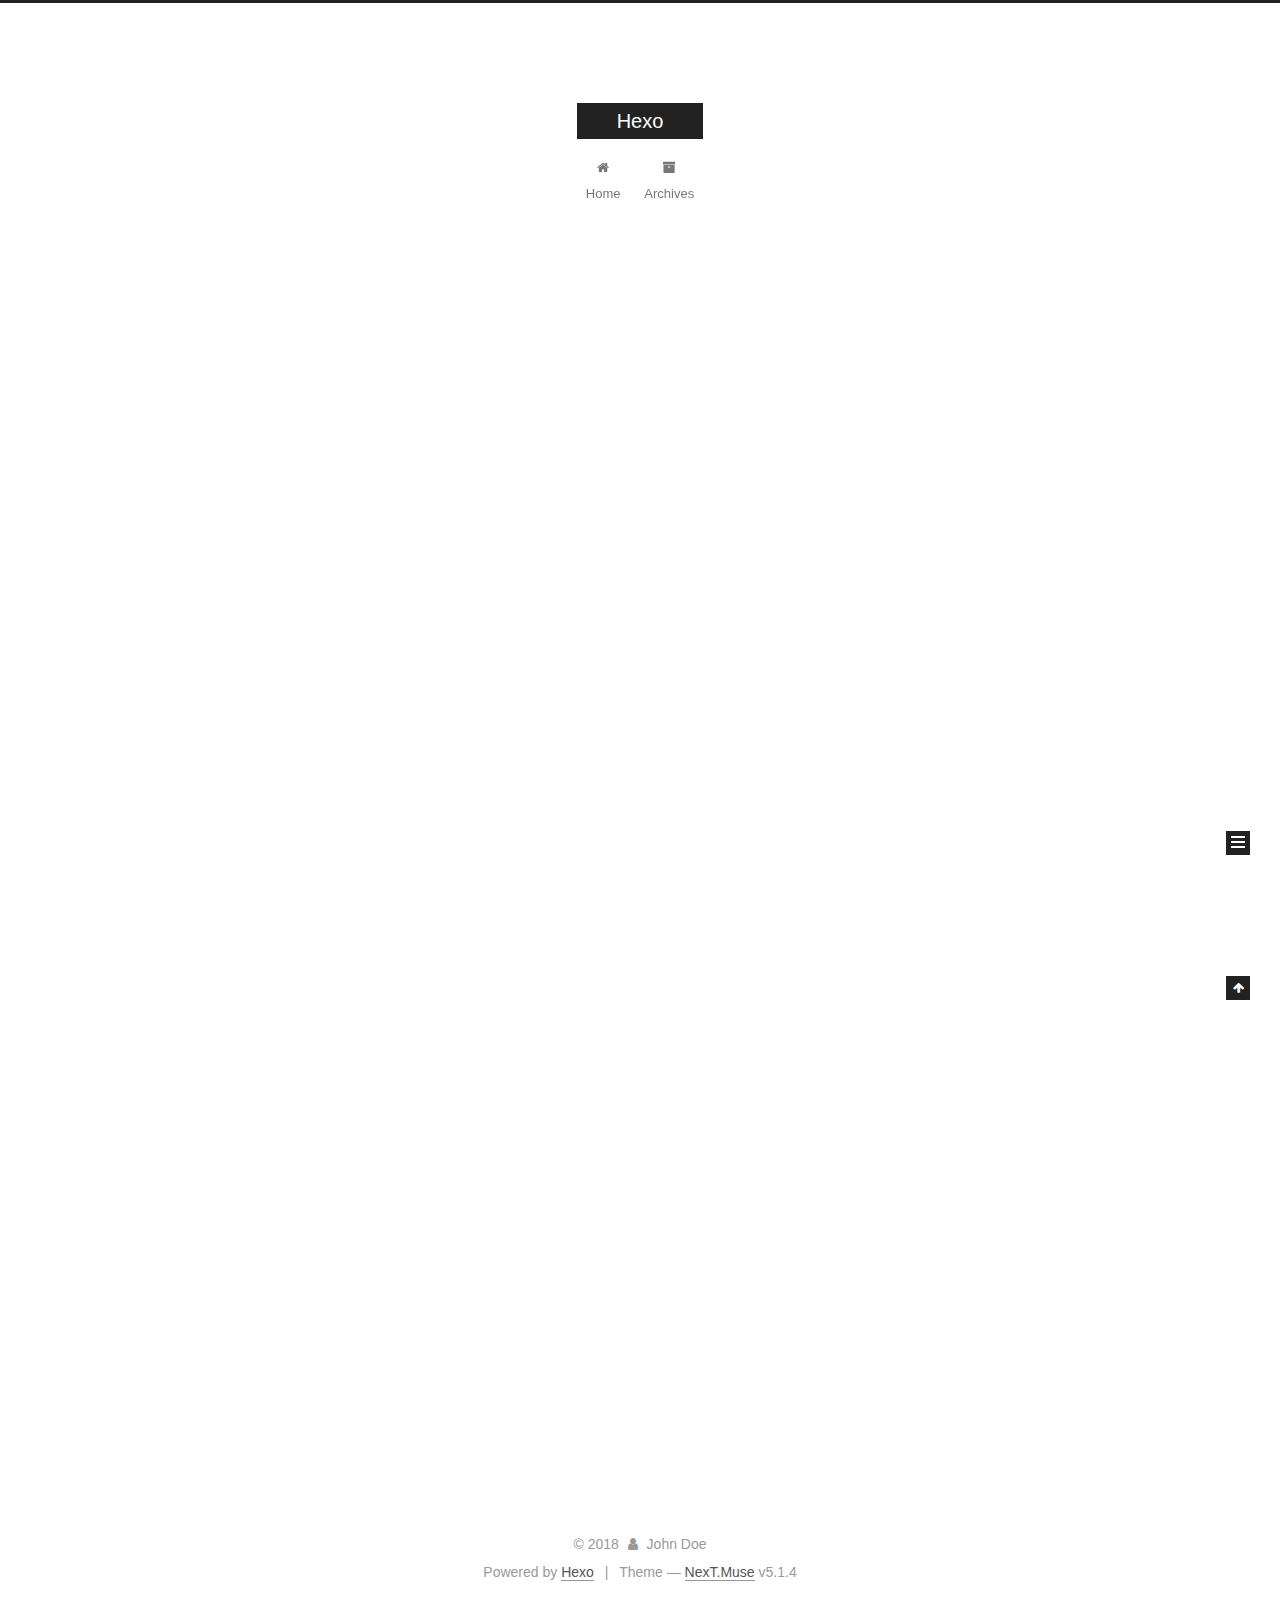
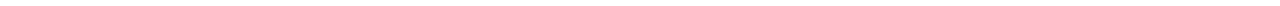
==== commit c1649859: "Site updated: 2018-12-16 17:56:45" ====
--- a/index.html
+++ b/index.html
@@ -1,126 +1,425 @@
 <!DOCTYPE html>
-<html>
+
+
+
+  
+
+
+<html class="theme-next muse use-motion" lang="">
 <head><meta name="generator" content="Hexo 3.8.0">
-  <meta charset="utf-8">
-  
-
-  
-  <title>Hexo</title>
-  <meta name="viewport" content="width=device-width, initial-scale=1, maximum-scale=1">
-  <meta property="og:type" content="website">
+  <meta charset="UTF-8">
+<meta http-equiv="X-UA-Compatible" content="IE=edge">
+<meta name="viewport" content="width=device-width, initial-scale=1, maximum-scale=1">
+<meta name="theme-color" content="#222">
+
+
+
+
+
+
+
+
+
+<meta http-equiv="Cache-Control" content="no-transform">
+<meta http-equiv="Cache-Control" content="no-siteapp">
+
+
+
+
+
+
+
+
+
+
+
+
+
+
+
+
+  
+  
+  <link href="/lib/fancybox/source/jquery.fancybox.css?v=2.1.5" rel="stylesheet" type="text/css">
+
+
+
+
+
+
+
+<link href="/lib/font-awesome/css/font-awesome.min.css?v=4.6.2" rel="stylesheet" type="text/css">
+
+<link href="/css/main.css?v=5.1.4" rel="stylesheet" type="text/css">
+
+
+  <link rel="apple-touch-icon" sizes="180x180" href="/images/apple-touch-icon-next.png?v=5.1.4">
+
+
+  <link rel="icon" type="image/png" sizes="32x32" href="/images/favicon-32x32-next.png?v=5.1.4">
+
+
+  <link rel="icon" type="image/png" sizes="16x16" href="/images/favicon-16x16-next.png?v=5.1.4">
+
+
+  <link rel="mask-icon" href="/images/logo.svg?v=5.1.4" color="#222">
+
+
+
+
+
+  <meta name="keywords" content="Hexo, NexT">
+
+
+
+
+
+
+
+
+
+
+<meta property="og:type" content="website">
 <meta property="og:title" content="Hexo">
 <meta property="og:url" content="http://yoursite.com/index.html">
 <meta property="og:site_name" content="Hexo">
 <meta property="og:locale" content="default">
 <meta name="twitter:card" content="summary">
 <meta name="twitter:title" content="Hexo">
-  
-    <link rel="alternate" href="/atom.xml" title="Hexo" type="application/atom+xml">
-  
-  
-    <link rel="icon" href="/favicon.png">
-  
-  
-    <link href="//fonts.googleapis.com/css?family=Source+Code+Pro" rel="stylesheet" type="text/css">
-  
-  <link rel="stylesheet" href="/css/style.css">
+
+
+
+<script type="text/javascript" id="hexo.configurations">
+  var NexT = window.NexT || {};
+  var CONFIG = {
+    root: '/',
+    scheme: 'Muse',
+    version: '5.1.4',
+    sidebar: {"position":"left","display":"post","offset":12,"b2t":false,"scrollpercent":false,"onmobile":false},
+    fancybox: true,
+    tabs: true,
+    motion: {"enable":true,"async":false,"transition":{"post_block":"fadeIn","post_header":"slideDownIn","post_body":"slideDownIn","coll_header":"slideLeftIn","sidebar":"slideUpIn"}},
+    duoshuo: {
+      userId: '0',
+      author: 'Author'
+    },
+    algolia: {
+      applicationID: '',
+      apiKey: '',
+      indexName: '',
+      hits: {"per_page":10},
+      labels: {"input_placeholder":"Search for Posts","hits_empty":"We didn't find any results for the search: ${query}","hits_stats":"${hits} results found in ${time} ms"}
+    }
+  };
+</script>
+
+
+
+  <link rel="canonical" href="http://yoursite.com/">
+
+
+
+
+
+  <title>Hexo</title>
+  
+
+
+
+
+
+
+
+
 </head>
-</html>
-<body>
-  <div id="container">
-    <div id="wrap">
-      <header id="header">
-  <div id="banner"></div>
-  <div id="header-outer" class="outer">
-    <div id="header-title" class="inner">
-      <h1 id="logo-wrap">
-        <a href="/" id="logo">Hexo</a>
-      </h1>
-      
+
+<body itemscope="" itemtype="http://schema.org/WebPage" lang="default">
+
+  
+  
+    
+  
+
+  <div class="container sidebar-position-left 
+  page-home">
+    <div class="headband"></div>
+
+    <header id="header" class="header" itemscope="" itemtype="http://schema.org/WPHeader">
+      <div class="header-inner"><div class="site-brand-wrapper">
+  <div class="site-meta ">
+    
+
+    <div class="custom-logo-site-title">
+      <a href="/" class="brand" rel="start">
+        <span class="logo-line-before"><i></i></span>
+        <span class="site-title">Hexo</span>
+        <span class="logo-line-after"><i></i></span>
+      </a>
     </div>
-    <div id="header-inner" class="inner">
-      <nav id="main-nav">
-        <a id="main-nav-toggle" class="nav-icon"></a>
-        
-          <a class="main-nav-link" href="/">Home</a>
-        
-          <a class="main-nav-link" href="/archives">Archives</a>
-        
-      </nav>
-      <nav id="sub-nav">
-        
-          <a id="nav-rss-link" class="nav-icon" href="/atom.xml" title="RSS Feed"></a>
-        
-        <a id="nav-search-btn" class="nav-icon" title="Search"></a>
-      </nav>
-      <div id="search-form-wrap">
-        <form action="//google.com/search" method="get" accept-charset="UTF-8" class="search-form"><input type="search" name="q" class="search-form-input" placeholder="Search"><button type="submit" class="search-form-submit">&#xF002;</button><input type="hidden" name="sitesearch" value="http://yoursite.com"></form>
-      </div>
+      
+        <p class="site-subtitle"></p>
+      
+  </div>
+
+  <div class="site-nav-toggle">
+    <button>
+      <span class="btn-bar"></span>
+      <span class="btn-bar"></span>
+      <span class="btn-bar"></span>
+    </button>
+  </div>
+</div>
+
+<nav class="site-nav">
+  
+
+  
+    <ul id="menu" class="menu">
+      
+        
+        <li class="menu-item menu-item-home">
+          <a href="/" rel="section">
+            
+              <i class="menu-item-icon fa fa-fw fa-home"></i> <br>
+            
+            Home
+          </a>
+        </li>
+      
+        
+        <li class="menu-item menu-item-archives">
+          <a href="/archives/" rel="section">
+            
+              <i class="menu-item-icon fa fa-fw fa-archive"></i> <br>
+            
+            Archives
+          </a>
+        </li>
+      
+
+      
+    </ul>
+  
+
+  
+</nav>
+
+
+
+ </div>
+    </header>
+
+    <main id="main" class="main">
+      <div class="main-inner">
+        <div class="content-wrap">
+          <div id="content" class="content">
+            
+  <section id="posts" class="posts-expand">
+    
+      
+
+  
+
+  
+  
+  
+
+  <article class="post post-type-normal" itemscope="" itemtype="http://schema.org/Article">
+  
+  
+  
+  <div class="post-block">
+    <link itemprop="mainEntityOfPage" href="http://yoursite.com/2018/12/16/java/">
+
+    <span hidden itemprop="author" itemscope="" itemtype="http://schema.org/Person">
+      <meta itemprop="name" content="John Doe">
+      <meta itemprop="description" content="">
+      <meta itemprop="image" content="/images/avatar.gif">
+    </span>
+
+    <span hidden itemprop="publisher" itemscope="" itemtype="http://schema.org/Organization">
+      <meta itemprop="name" content="Hexo">
+    </span>
+
+    
+      <header class="post-header">
+
+        
+        
+          <h1 class="post-title" itemprop="name headline">
+                
+                <a class="post-title-link" href="/2018/12/16/java/" itemprop="url">java</a></h1>
+        
+
+        <div class="post-meta">
+          <span class="post-time">
+            
+              <span class="post-meta-item-icon">
+                <i class="fa fa-calendar-o"></i>
+              </span>
+              
+                <span class="post-meta-item-text">Posted on</span>
+              
+              <time title="Post created" itemprop="dateCreated datePublished" datetime="2018-12-16T17:46:41+08:00">
+                2018-12-16
+              </time>
+            
+
+            
+
+            
+          </span>
+
+          
+
+          
+            
+          
+
+          
+          
+
+          
+
+          
+
+          
+
+        </div>
+      </header>
+    
+
+    
+    
+    
+    <div class="post-body" itemprop="articleBody">
+
+      
+      
+
+      
+        
+          
+            
+          
+        
+      
     </div>
-  </div>
-</header>
-      <div class="outer">
-        <section id="main">
-  
-    <article id="post-java" class="article article-type-post" itemscope="" itemprop="blogPost">
-  <div class="article-meta">
-    <a href="/2018/12/16/java/" class="article-date">
-  <time datetime="2018-12-16T09:46:41.000Z" itemprop="datePublished">2018-12-16</time>
-</a>
-    
-  </div>
-  <div class="article-inner">
-    
-    
-      <header class="article-header">
-        
-  
-    <h1 itemprop="name">
-      <a class="article-title" href="/2018/12/16/java/">java</a>
-    </h1>
-  
-
-      </header>
-    
-    <div class="article-entry" itemprop="articleBody">
-      
-        
-      
-    </div>
-    <footer class="article-footer">
-      <a data-url="http://yoursite.com/2018/12/16/java/" data-id="cjpqphsbs0001nxg2q5pirj9v" class="article-share-link">Share</a>
-      
+    
+    
+    
+
+    
+
+    
+
+    
+
+    <footer class="post-footer">
+      
+
+      
+
+      
+
+      
+      
+        <div class="post-eof"></div>
       
     </footer>
   </div>
   
-</article>
-
-
-  
-    <article id="post-hello-world" class="article article-type-post" itemscope="" itemprop="blogPost">
-  <div class="article-meta">
-    <a href="/2018/12/16/hello-world/" class="article-date">
-  <time datetime="2018-12-16T09:11:37.166Z" itemprop="datePublished">2018-12-16</time>
-</a>
-    
-  </div>
-  <div class="article-inner">
-    
-    
-      <header class="article-header">
-        
-  
-    <h1 itemprop="name">
-      <a class="article-title" href="/2018/12/16/hello-world/">Hello World</a>
-    </h1>
-  
-
+  
+  
+  </article>
+
+
+    
+      
+
+  
+
+  
+  
+  
+
+  <article class="post post-type-normal" itemscope="" itemtype="http://schema.org/Article">
+  
+  
+  
+  <div class="post-block">
+    <link itemprop="mainEntityOfPage" href="http://yoursite.com/2018/12/16/hello-world/">
+
+    <span hidden itemprop="author" itemscope="" itemtype="http://schema.org/Person">
+      <meta itemprop="name" content="John Doe">
+      <meta itemprop="description" content="">
+      <meta itemprop="image" content="/images/avatar.gif">
+    </span>
+
+    <span hidden itemprop="publisher" itemscope="" itemtype="http://schema.org/Organization">
+      <meta itemprop="name" content="Hexo">
+    </span>
+
+    
+      <header class="post-header">
+
+        
+        
+          <h1 class="post-title" itemprop="name headline">
+                
+                <a class="post-title-link" href="/2018/12/16/hello-world/" itemprop="url">Hello World</a></h1>
+        
+
+        <div class="post-meta">
+          <span class="post-time">
+            
+              <span class="post-meta-item-icon">
+                <i class="fa fa-calendar-o"></i>
+              </span>
+              
+                <span class="post-meta-item-text">Posted on</span>
+              
+              <time title="Post created" itemprop="dateCreated datePublished" datetime="2018-12-16T17:11:37+08:00">
+                2018-12-16
+              </time>
+            
+
+            
+
+            
+          </span>
+
+          
+
+          
+            
+          
+
+          
+          
+
+          
+
+          
+
+          
+
+        </div>
       </header>
     
-    <div class="article-entry" itemprop="articleBody">
-      
-        <p>Welcome to <a href="https://hexo.io/" target="_blank" rel="noopener">Hexo</a>! This is your very first post. Check <a href="https://hexo.io/docs/" target="_blank" rel="noopener">documentation</a> for more info. If you get any problems when using Hexo, you can find the answer in <a href="https://hexo.io/docs/troubleshooting.html" target="_blank" rel="noopener">troubleshooting</a> or you can ask me on <a href="https://github.com/hexojs/hexo/issues" target="_blank" rel="noopener">GitHub</a>.</p>
+
+    
+    
+    
+    <div class="post-body" itemprop="articleBody">
+
+      
+      
+
+      
+        
+          
+            <p>Welcome to <a href="https://hexo.io/" target="_blank" rel="noopener">Hexo</a>! This is your very first post. Check <a href="https://hexo.io/docs/" target="_blank" rel="noopener">documentation</a> for more info. If you get any problems when using Hexo, you can find the answer in <a href="https://hexo.io/docs/troubleshooting.html" target="_blank" rel="noopener">troubleshooting</a> or you can ask me on <a href="https://github.com/hexojs/hexo/issues" target="_blank" rel="noopener">GitHub</a>.</p>
 <h2 id="Quick-Start"><a href="#Quick-Start" class="headerlink" title="Quick Start"></a>Quick Start</h2><h3 id="Create-a-new-post"><a href="#Create-a-new-post" class="headerlink" title="Create a new post"></a>Create a new post</h3><figure class="highlight bash"><table><tr><td class="gutter"><pre><span class="line">1</span><br></pre></td><td class="code"><pre><span class="line">$ hexo new <span class="string">"My New Post"</span></span><br></pre></td></tr></table></figure>
 <p>More info: <a href="https://hexo.io/docs/writing.html" target="_blank" rel="noopener">Writing</a></p>
 <h3 id="Run-server"><a href="#Run-server" class="headerlink" title="Run server"></a>Run server</h3><figure class="highlight bash"><table><tr><td class="gutter"><pre><span class="line">1</span><br></pre></td><td class="code"><pre><span class="line">$ hexo server</span><br></pre></td></tr></table></figure>
@@ -130,95 +429,307 @@
 <h3 id="Deploy-to-remote-sites"><a href="#Deploy-to-remote-sites" class="headerlink" title="Deploy to remote sites"></a>Deploy to remote sites</h3><figure class="highlight bash"><table><tr><td class="gutter"><pre><span class="line">1</span><br></pre></td><td class="code"><pre><span class="line">$ hexo deploy</span><br></pre></td></tr></table></figure>
 <p>More info: <a href="https://hexo.io/docs/deployment.html" target="_blank" rel="noopener">Deployment</a></p>
 
+          
+        
       
     </div>
-    <footer class="article-footer">
-      <a data-url="http://yoursite.com/2018/12/16/hello-world/" data-id="cjpqphsbm0000nxg272he4pya" class="article-share-link">Share</a>
-      
+    
+    
+    
+
+    
+
+    
+
+    
+
+    <footer class="post-footer">
+      
+
+      
+
+      
+
+      
+      
+        <div class="post-eof"></div>
       
     </footer>
   </div>
   
-</article>
-
-
-  
-
-
-</section>
-        
-          <aside id="sidebar">
-  
-    
-
-  
-    
-
-  
-    
-  
-    
-  <div class="widget-wrap">
-    <h3 class="widget-title">Archives</h3>
-    <div class="widget">
-      <ul class="archive-list"><li class="archive-list-item"><a class="archive-list-link" href="/archives/2018/12/">December 2018</a></li></ul>
+  
+  
+  </article>
+
+
+    
+  </section>
+
+  
+
+
+          </div>
+          
+
+
+          
+
+        </div>
+        
+          
+  
+  <div class="sidebar-toggle">
+    <div class="sidebar-toggle-line-wrap">
+      <span class="sidebar-toggle-line sidebar-toggle-line-first"></span>
+      <span class="sidebar-toggle-line sidebar-toggle-line-middle"></span>
+      <span class="sidebar-toggle-line sidebar-toggle-line-last"></span>
     </div>
   </div>
 
-
-  
-    
-  <div class="widget-wrap">
-    <h3 class="widget-title">Recent Posts</h3>
-    <div class="widget">
-      <ul>
-        
-          <li>
-            <a href="/2018/12/16/java/">java</a>
-          </li>
-        
-          <li>
-            <a href="/2018/12/16/hello-world/">Hello World</a>
-          </li>
-        
-      </ul>
+  <aside id="sidebar" class="sidebar">
+    
+    <div class="sidebar-inner">
+
+      
+
+      
+
+      <section class="site-overview-wrap sidebar-panel sidebar-panel-active">
+        <div class="site-overview">
+          <div class="site-author motion-element" itemprop="author" itemscope="" itemtype="http://schema.org/Person">
+            
+              <p class="site-author-name" itemprop="name">John Doe</p>
+              <p class="site-description motion-element" itemprop="description"></p>
+          </div>
+
+          <nav class="site-state motion-element">
+
+            
+              <div class="site-state-item site-state-posts">
+              
+                <a href="/archives/">
+              
+                  <span class="site-state-item-count">2</span>
+                  <span class="site-state-item-name">posts</span>
+                </a>
+              </div>
+            
+
+            
+
+            
+
+          </nav>
+
+          
+
+          
+
+          
+          
+
+          
+          
+
+          
+
+        </div>
+      </section>
+
+      
+
+      
+
     </div>
+  </aside>
+
+
+        
+      </div>
+    </main>
+
+    <footer id="footer" class="footer">
+      <div class="footer-inner">
+        <div class="copyright">&copy; <span itemprop="copyrightYear">2018</span>
+  <span class="with-love">
+    <i class="fa fa-user"></i>
+  </span>
+  <span class="author" itemprop="copyrightHolder">John Doe</span>
+
+  
+</div>
+
+
+  <div class="powered-by">Powered by <a class="theme-link" target="_blank" href="https://hexo.io">Hexo</a></div>
+
+
+
+  <span class="post-meta-divider">|</span>
+
+
+
+  <div class="theme-info">Theme &mdash; <a class="theme-link" target="_blank" href="https://github.com/iissnan/hexo-theme-next">NexT.Muse</a> v5.1.4</div>
+
+
+
+
+        
+
+
+
+
+
+
+
+        
+      </div>
+    </footer>
+
+    
+      <div class="back-to-top">
+        <i class="fa fa-arrow-up"></i>
+        
+      </div>
+    
+
+    
+
   </div>
 
   
-</aside>
-        
-      </div>
-      <footer id="footer">
-  
-  <div class="outer">
-    <div id="footer-info" class="inner">
-      &copy; 2018 John Doe<br>
-      Powered by <a href="http://hexo.io/" target="_blank">Hexo</a>
-    </div>
-  </div>
-</footer>
-    </div>
-    <nav id="mobile-nav">
-  
-    <a href="/" class="mobile-nav-link">Home</a>
-  
-    <a href="/archives" class="mobile-nav-link">Archives</a>
-  
-</nav>
-    
-
-<script src="//ajax.googleapis.com/ajax/libs/jquery/2.0.3/jquery.min.js"></script>
-
-
-  <link rel="stylesheet" href="/fancybox/jquery.fancybox.css">
-  <script src="/fancybox/jquery.fancybox.pack.js"></script>
-
-
-<script src="/js/script.js"></script>
-
-
-
-  </div>
+
+<script type="text/javascript">
+  if (Object.prototype.toString.call(window.Promise) !== '[object Function]') {
+    window.Promise = null;
+  }
+</script>
+
+
+
+
+
+
+
+
+
+  
+
+
+
+
+
+
+
+
+
+
+
+
+  
+  
+    <script type="text/javascript" src="/lib/jquery/index.js?v=2.1.3"></script>
+  
+
+  
+  
+    <script type="text/javascript" src="/lib/fastclick/lib/fastclick.min.js?v=1.0.6"></script>
+  
+
+  
+  
+    <script type="text/javascript" src="/lib/jquery_lazyload/jquery.lazyload.js?v=1.9.7"></script>
+  
+
+  
+  
+    <script type="text/javascript" src="/lib/velocity/velocity.min.js?v=1.2.1"></script>
+  
+
+  
+  
+    <script type="text/javascript" src="/lib/velocity/velocity.ui.min.js?v=1.2.1"></script>
+  
+
+  
+  
+    <script type="text/javascript" src="/lib/fancybox/source/jquery.fancybox.pack.js?v=2.1.5"></script>
+  
+
+
+  
+
+
+  <script type="text/javascript" src="/js/src/utils.js?v=5.1.4"></script>
+
+  <script type="text/javascript" src="/js/src/motion.js?v=5.1.4"></script>
+
+
+
+  
+  
+
+  
+
+  
+
+
+  <script type="text/javascript" src="/js/src/bootstrap.js?v=5.1.4"></script>
+
+
+
+  
+
+
+  
+
+
+
+
+	
+
+
+
+
+
+  
+
+
+
+
+
+  
+
+
+
+
+
+
+
+
+
+
+
+
+  
+
+
+
+
+
+  
+
+  
+
+  
+
+  
+  
+
+  
+
+  
+
+  
+
 </body>
-</html>+</html>
--- a/css/main.css
+++ b/css/main.css
@@ -0,0 +1,2662 @@
+/* normalize.css v3.0.2 | MIT License | git.io/normalize */
+html {
+  font-family: sans-serif; /* 1 */
+  -ms-text-size-adjust: 100%; /* 2 */
+  -webkit-text-size-adjust: 100%; /* 2 */
+}
+body {
+  margin: 0;
+}
+article,
+aside,
+details,
+figcaption,
+figure,
+footer,
+header,
+hgroup,
+main,
+menu,
+nav,
+section,
+summary {
+  display: block;
+}
+audio,
+canvas,
+progress,
+video {
+  display: inline-block; /* 1 */
+  vertical-align: baseline; /* 2 */
+}
+audio:not([controls]) {
+  display: none;
+  height: 0;
+}
+[hidden],
+template {
+  display: none;
+}
+a {
+  background-color: transparent;
+}
+a:active,
+a:hover {
+  outline: 0;
+}
+abbr[title] {
+  border-bottom: 1px dotted;
+}
+b,
+strong {
+  font-weight: bold;
+}
+dfn {
+  font-style: italic;
+}
+h1 {
+  font-size: 2em;
+  margin: 0.67em 0;
+}
+mark {
+  background: #ff0;
+  color: #000;
+}
+small {
+  font-size: 80%;
+}
+sub,
+sup {
+  font-size: 75%;
+  line-height: 0;
+  position: relative;
+  vertical-align: baseline;
+}
+sup {
+  top: -0.5em;
+}
+sub {
+  bottom: -0.25em;
+}
+img {
+  border: 0;
+}
+svg:not(:root) {
+  overflow: hidden;
+}
+figure {
+  margin: 1em 40px;
+}
+hr {
+  -moz-box-sizing: content-box;
+  box-sizing: content-box;
+  height: 0;
+}
+pre {
+  overflow: auto;
+}
+code,
+kbd,
+pre,
+samp {
+  font-family: monospace, monospace;
+  font-size: 1em;
+}
+button,
+input,
+optgroup,
+select,
+textarea {
+  color: inherit; /* 1 */
+  font: inherit; /* 2 */
+  margin: 0; /* 3 */
+}
+button {
+  overflow: visible;
+}
+button,
+select {
+  text-transform: none;
+}
+button,
+html input[type="button"],
+input[type="reset"],
+input[type="submit"] {
+  -webkit-appearance: button; /* 2 */
+  cursor: pointer; /* 3 */
+}
+button[disabled],
+html input[disabled] {
+  cursor: default;
+}
+button::-moz-focus-inner,
+input::-moz-focus-inner {
+  border: 0;
+  padding: 0;
+}
+input {
+  line-height: normal;
+}
+input[type="checkbox"],
+input[type="radio"] {
+  box-sizing: border-box; /* 1 */
+  padding: 0; /* 2 */
+}
+input[type="number"]::-webkit-inner-spin-button,
+input[type="number"]::-webkit-outer-spin-button {
+  height: auto;
+}
+input[type="search"] {
+  -webkit-appearance: textfield; /* 1 */
+  -moz-box-sizing: content-box;
+  -webkit-box-sizing: content-box; /* 2 */
+  box-sizing: content-box;
+}
+input[type="search"]::-webkit-search-cancel-button,
+input[type="search"]::-webkit-search-decoration {
+  -webkit-appearance: none;
+}
+fieldset {
+  border: 1px solid #c0c0c0;
+  margin: 0 2px;
+  padding: 0.35em 0.625em 0.75em;
+}
+legend {
+  border: 0; /* 1 */
+  padding: 0; /* 2 */
+}
+textarea {
+  overflow: auto;
+}
+optgroup {
+  font-weight: bold;
+}
+table {
+  border-collapse: collapse;
+  border-spacing: 0;
+}
+td,
+th {
+  padding: 0;
+}
+::selection {
+  background: #262a30;
+  color: #fff;
+}
+body {
+  position: relative;
+  font-family: 'Lato', "PingFang SC", "Microsoft YaHei", sans-serif;
+  font-size: 14px;
+  line-height: 2;
+  color: #555;
+  background: #fff;
+}
+@media (max-width: 767px) {
+  body {
+    padding-right: 0 !important;
+  }
+}
+@media (min-width: 768px) and (max-width: 991px) {
+  body {
+    padding-right: 0 !important;
+  }
+}
+@media (min-width: 1600px) {
+  body {
+    font-size: 16px;
+  }
+}
+h1,
+h2,
+h3,
+h4,
+h5,
+h6 {
+  margin: 0;
+  padding: 0;
+  font-weight: bold;
+  line-height: 1.5;
+  font-family: 'Lato', "PingFang SC", "Microsoft YaHei", sans-serif;
+}
+h2,
+h3,
+h4,
+h5,
+h6 {
+  margin: 20px 0 15px;
+}
+h1 {
+  font-size: 22px;
+}
+@media (max-width: 767px) {
+  h1 {
+    font-size: 18px;
+  }
+}
+h2 {
+  font-size: 20px;
+}
+@media (max-width: 767px) {
+  h2 {
+    font-size: 16px;
+  }
+}
+h3 {
+  font-size: 18px;
+}
+@media (max-width: 767px) {
+  h3 {
+    font-size: 14px;
+  }
+}
+h4 {
+  font-size: 16px;
+}
+@media (max-width: 767px) {
+  h4 {
+    font-size: 12px;
+  }
+}
+h5 {
+  font-size: 14px;
+}
+@media (max-width: 767px) {
+  h5 {
+    font-size: 10px;
+  }
+}
+h6 {
+  font-size: 12px;
+}
+@media (max-width: 767px) {
+  h6 {
+    font-size: 8px;
+  }
+}
+p {
+  margin: 0 0 20px 0;
+}
+a {
+  color: #555;
+  text-decoration: none;
+  outline: none;
+  border-bottom: 1px solid #999;
+  word-wrap: break-word;
+}
+a:hover {
+  color: #222;
+  border-bottom-color: #222;
+}
+blockquote {
+  margin: 0;
+  padding: 0;
+}
+img {
+  display: block;
+  margin: auto;
+  max-width: 100%;
+  height: auto;
+}
+hr {
+  margin: 40px 0;
+  height: 3px;
+  border: none;
+  background-color: #ddd;
+  background-image: repeating-linear-gradient(-45deg, #fff, #fff 4px, transparent 4px, transparent 8px);
+}
+blockquote {
+  padding: 0 15px;
+  color: #666;
+  border-left: 4px solid #ddd;
+}
+blockquote cite::before {
+  content: "-";
+  padding: 0 5px;
+}
+dt {
+  font-weight: 700;
+}
+dd {
+  margin: 0;
+  padding: 0;
+}
+kbd {
+  border: 1px solid #ccc;
+  border-radius: 0.2em;
+  box-shadow: 0.1em 0.1em 0.2em rgba(0,0,0,0.1);
+  background-color: #f9f9f9;
+  font-family: inherit;
+  background-image: -webkit-linear-gradient(top, #eee, #fff, #eee);
+  padding: 0.1em 0.3em;
+  white-space: nowrap;
+}
+.text-left {
+  text-align: left;
+}
+.text-center {
+  text-align: center;
+}
+.text-right {
+  text-align: right;
+}
+.text-justify {
+  text-align: justify;
+}
+.text-nowrap {
+  white-space: nowrap;
+}
+.text-lowercase {
+  text-transform: lowercase;
+}
+.text-uppercase {
+  text-transform: uppercase;
+}
+.text-capitalize {
+  text-transform: capitalize;
+}
+.center-block {
+  display: block;
+  margin-left: auto;
+  margin-right: auto;
+}
+.clearfix:before,
+.clearfix:after {
+  content: " ";
+  display: table;
+}
+.clearfix:after {
+  clear: both;
+}
+.pullquote {
+  width: 45%;
+}
+.pullquote.left {
+  float: left;
+  margin-left: 5px;
+  margin-right: 10px;
+}
+.pullquote.right {
+  float: right;
+  margin-left: 10px;
+  margin-right: 5px;
+}
+.affix.affix.affix {
+  position: fixed;
+}
+.translation {
+  margin-top: -20px;
+  font-size: 14px;
+  color: #999;
+}
+.scrollbar-measure {
+  width: 100px;
+  height: 100px;
+  overflow: scroll;
+  position: absolute;
+  top: -9999px;
+}
+.use-motion .motion-element {
+  opacity: 0;
+}
+table {
+  margin: 20px 0;
+  width: 100%;
+  border-collapse: collapse;
+  border-spacing: 0;
+  border: 1px solid #ddd;
+  font-size: 14px;
+  table-layout: fixed;
+  word-wrap: break-all;
+}
+table>tbody>tr:nth-of-type(odd) {
+  background-color: #f9f9f9;
+}
+table>tbody>tr:hover {
+  background-color: #f5f5f5;
+}
+caption,
+th,
+td {
+  padding: 8px;
+  text-align: left;
+  vertical-align: middle;
+  font-weight: normal;
+}
+th,
+td {
+  border-bottom: 3px solid #ddd;
+  border-right: 1px solid #eee;
+}
+th {
+  padding-bottom: 10px;
+  font-weight: 700;
+}
+td {
+  border-bottom-width: 1px;
+}
+html,
+body {
+  height: 100%;
+}
+.container {
+  position: relative;
+  min-height: 100%;
+}
+.header-inner {
+  margin: 0 auto;
+  padding: 100px 0 70px;
+  width: 700px;
+}
+@media (min-width: 1600px) {
+  .container .header-inner {
+    width: 900px;
+  }
+}
+.main {
+  padding-bottom: 150px;
+}
+.main-inner {
+  margin: 0 auto;
+  width: 700px;
+}
+@media (min-width: 1600px) {
+  .container .main-inner {
+    width: 900px;
+  }
+}
+.footer {
+  position: absolute;
+  left: 0;
+  bottom: 0;
+  width: 100%;
+  min-height: 50px;
+}
+.footer-inner {
+  box-sizing: border-box;
+  margin: 20px auto;
+  width: 700px;
+}
+@media (min-width: 1600px) {
+  .container .footer-inner {
+    width: 900px;
+  }
+}
+pre,
+.highlight {
+  overflow: auto;
+  margin: 20px 0;
+  padding: 0;
+  font-size: 13px;
+  color: #4d4d4c;
+  background: #f7f7f7;
+  line-height: 1.6;
+}
+pre,
+code {
+  font-family: consolas, Menlo, "PingFang SC", "Microsoft YaHei", monospace;
+}
+code {
+  padding: 2px 4px;
+  word-wrap: break-word;
+  color: #555;
+  background: #eee;
+  border-radius: 3px;
+  font-size: 13px;
+}
+pre {
+  padding: 10px;
+}
+pre code {
+  padding: 0;
+  color: #4d4d4c;
+  background: none;
+  text-shadow: none;
+}
+.highlight {
+  border-radius: 1px;
+}
+.highlight pre {
+  border: none;
+  margin: 0;
+  padding: 10px 0;
+}
+.highlight table {
+  margin: 0;
+  width: auto;
+  border: none;
+}
+.highlight td {
+  border: none;
+  padding: 0;
+}
+.highlight figcaption {
+  font-size: 1em;
+  color: #4d4d4c;
+  line-height: 1em;
+  margin-bottom: 1em;
+}
+.highlight figcaption:before,
+.highlight figcaption:after {
+  content: " ";
+  display: table;
+}
+.highlight figcaption:after {
+  clear: both;
+}
+.highlight figcaption a {
+  float: right;
+  color: #4d4d4c;
+}
+.highlight figcaption a:hover {
+  border-bottom-color: #4d4d4c;
+}
+.highlight .gutter pre {
+  padding-left: 10px;
+  padding-right: 10px;
+  color: #869194;
+  text-align: right;
+  background-color: #eff2f3;
+}
+.highlight .code pre {
+  width: 100%;
+  padding-left: 10px;
+  padding-right: 10px;
+  background-color: #f7f7f7;
+}
+.highlight .line {
+  height: 20px;
+}
+.gutter {
+  -webkit-user-select: none;
+  -moz-user-select: none;
+  -ms-user-select: none;
+  user-select: none;
+}
+.gist table {
+  width: auto;
+}
+.gist table td {
+  border: none;
+}
+pre .deletion {
+  background: #fdd;
+}
+pre .addition {
+  background: #dfd;
+}
+pre .meta {
+  color: #8959a8;
+}
+pre .comment {
+  color: #8e908c;
+}
+pre .variable,
+pre .attribute,
+pre .tag,
+pre .regexp,
+pre .ruby .constant,
+pre .xml .tag .title,
+pre .xml .pi,
+pre .xml .doctype,
+pre .html .doctype,
+pre .css .id,
+pre .css .class,
+pre .css .pseudo {
+  color: #c82829;
+}
+pre .number,
+pre .preprocessor,
+pre .built_in,
+pre .literal,
+pre .params,
+pre .constant,
+pre .command {
+  color: #f5871f;
+}
+pre .ruby .class .title,
+pre .css .rules .attribute,
+pre .string,
+pre .value,
+pre .inheritance,
+pre .header,
+pre .ruby .symbol,
+pre .xml .cdata,
+pre .special,
+pre .number,
+pre .formula {
+  color: #718c00;
+}
+pre .title,
+pre .css .hexcolor {
+  color: #3e999f;
+}
+pre .function,
+pre .python .decorator,
+pre .python .title,
+pre .ruby .function .title,
+pre .ruby .title .keyword,
+pre .perl .sub,
+pre .javascript .title,
+pre .coffeescript .title {
+  color: #4271ae;
+}
+pre .keyword,
+pre .javascript .function {
+  color: #8959a8;
+}
+.full-image.full-image.full-image.full-image {
+  border: none;
+  max-width: 100%;
+  width: auto;
+  margin: 20px auto 25px;
+}
+@media (min-width: 992px) {
+  .full-image.full-image.full-image.full-image {
+    max-width: none;
+    width: 110%;
+    margin: 25px -5%;
+  }
+}
+.blockquote-center,
+.page-home .post-type-quote blockquote,
+.page-post-detail .post-type-quote blockquote {
+  position: relative;
+  margin: 40px 0;
+  padding: 0;
+  border-left: none;
+  text-align: center;
+}
+.blockquote-center::before,
+.page-home .post-type-quote blockquote::before,
+.page-post-detail .post-type-quote blockquote::before,
+.blockquote-center::after,
+.page-home .post-type-quote blockquote::after,
+.page-post-detail .post-type-quote blockquote::after {
+  position: absolute;
+  content: ' ';
+  display: block;
+  width: 100%;
+  height: 24px;
+  opacity: 0.2;
+  background-repeat: no-repeat;
+  background-position: 0 -6px;
+  background-size: 22px 22px;
+}
+.blockquote-center::before,
+.page-home .post-type-quote blockquote::before,
+.page-post-detail .post-type-quote blockquote::before {
+  top: -20px;
+  background-image: url("../images/quote-l.svg");
+  border-top: 1px solid #ccc;
+}
+.blockquote-center::after,
+.page-home .post-type-quote blockquote::after,
+.page-post-detail .post-type-quote blockquote::after {
+  bottom: -20px;
+  background-image: url("../images/quote-r.svg");
+  border-bottom: 1px solid #ccc;
+  background-position: 100% 8px;
+}
+.blockquote-center p,
+.page-home .post-type-quote blockquote p,
+.page-post-detail .post-type-quote blockquote p,
+.blockquote-center div,
+.page-home .post-type-quote blockquote div,
+.page-post-detail .post-type-quote blockquote div {
+  text-align: center;
+}
+.post .post-body .group-picture img {
+  box-sizing: border-box;
+  padding: 0 3px;
+  border: none;
+}
+.post .group-picture-row {
+  overflow: hidden;
+  margin-top: 6px;
+}
+.post .group-picture-row:first-child {
+  margin-top: 0;
+}
+.post .group-picture-column {
+  float: left;
+}
+.page-post-detail .post-body .group-picture-column {
+  float: none;
+  margin-top: 10px;
+  width: auto !important;
+}
+.page-post-detail .post-body .group-picture-column img {
+  margin: 0 auto;
+}
+.page-archive .group-picture-container {
+  overflow: hidden;
+}
+.page-archive .group-picture-row {
+  float: left;
+}
+.page-archive .group-picture-row:first-child {
+  margin-top: 6px;
+}
+.page-archive .group-picture-column {
+  max-width: 150px;
+  max-height: 150px;
+}
+.post-body .note {
+  position: relative;
+  padding: 15px;
+  margin-bottom: 20px;
+  border: 1px solid #eee;
+  border-left-width: 5px;
+  border-radius: 3px;
+}
+.post-body .note h2,
+.post-body .note h3,
+.post-body .note h4,
+.post-body .note h5,
+.post-body .note h6 {
+  margin-top: 0;
+  margin-bottom: 0;
+  border-bottom: initial;
+  padding-top: 0 !important;
+}
+.post-body .note p:first-child,
+.post-body .note ul:first-child,
+.post-body .note ol:first-child,
+.post-body .note table:first-child,
+.post-body .note pre:first-child,
+.post-body .note blockquote:first-child {
+  margin-top: 0;
+}
+.post-body .note p:last-child,
+.post-body .note ul:last-child,
+.post-body .note ol:last-child,
+.post-body .note table:last-child,
+.post-body .note pre:last-child,
+.post-body .note blockquote:last-child {
+  margin-bottom: 0;
+}
+.post-body .note.default {
+  border-left-color: #777;
+}
+.post-body .note.default h2,
+.post-body .note.default h3,
+.post-body .note.default h4,
+.post-body .note.default h5,
+.post-body .note.default h6 {
+  color: #777;
+}
+.post-body .note.primary {
+  border-left-color: #6f42c1;
+}
+.post-body .note.primary h2,
+.post-body .note.primary h3,
+.post-body .note.primary h4,
+.post-body .note.primary h5,
+.post-body .note.primary h6 {
+  color: #6f42c1;
+}
+.post-body .note.info {
+  border-left-color: #428bca;
+}
+.post-body .note.info h2,
+.post-body .note.info h3,
+.post-body .note.info h4,
+.post-body .note.info h5,
+.post-body .note.info h6 {
+  color: #428bca;
+}
+.post-body .note.success {
+  border-left-color: #5cb85c;
+}
+.post-body .note.success h2,
+.post-body .note.success h3,
+.post-body .note.success h4,
+.post-body .note.success h5,
+.post-body .note.success h6 {
+  color: #5cb85c;
+}
+.post-body .note.warning {
+  border-left-color: #f0ad4e;
+}
+.post-body .note.warning h2,
+.post-body .note.warning h3,
+.post-body .note.warning h4,
+.post-body .note.warning h5,
+.post-body .note.warning h6 {
+  color: #f0ad4e;
+}
+.post-body .note.danger {
+  border-left-color: #d9534f;
+}
+.post-body .note.danger h2,
+.post-body .note.danger h3,
+.post-body .note.danger h4,
+.post-body .note.danger h5,
+.post-body .note.danger h6 {
+  color: #d9534f;
+}
+.post-body .label {
+  display: inline;
+  padding: 0 2px;
+  white-space: nowrap;
+}
+.post-body .label.default {
+  background-color: #f0f0f0;
+}
+.post-body .label.primary {
+  background-color: #efe6f7;
+}
+.post-body .label.info {
+  background-color: #e5f2f8;
+}
+.post-body .label.success {
+  background-color: #e7f4e9;
+}
+.post-body .label.warning {
+  background-color: #fcf6e1;
+}
+.post-body .label.danger {
+  background-color: #fae8eb;
+}
+.post-body .tabs {
+  position: relative;
+  display: block;
+  margin-bottom: 20px;
+  padding-top: 10px;
+}
+.post-body .tabs ul.nav-tabs {
+  margin: 0;
+  padding: 0;
+  display: flex;
+  margin-bottom: -1px;
+}
+@media (max-width: 413px) {
+  .post-body .tabs ul.nav-tabs {
+    display: block;
+    margin-bottom: 5px;
+  }
+}
+.post-body .tabs ul.nav-tabs li.tab {
+  list-style-type: none !important;
+  margin: 0 0.25em 0 0;
+  border-top: 3px solid transparent;
+  border-left: 1px solid transparent;
+  border-right: 1px solid transparent;
+}
+@media (max-width: 413px) {
+  .post-body .tabs ul.nav-tabs li.tab {
+    margin: initial;
+    border-top: 1px solid transparent;
+    border-left: 3px solid transparent;
+    border-right: 1px solid transparent;
+    border-bottom: 1px solid transparent;
+  }
+}
+.post-body .tabs ul.nav-tabs li.tab a {
+  outline: 0;
+  border-bottom: initial;
+  display: block;
+  line-height: 1.8em;
+  padding: 0.25em 0.75em;
+  transition-duration: 0.2s;
+  transition-timing-function: ease-out;
+  transition-delay: 0s;
+}
+.post-body .tabs ul.nav-tabs li.tab a i {
+  width: 1.285714285714286em;
+}
+.post-body .tabs ul.nav-tabs li.tab.active {
+  border-top: 3px solid #fc6423;
+  border-left: 1px solid #ddd;
+  border-right: 1px solid #ddd;
+  background-color: #fff;
+}
+@media (max-width: 413px) {
+  .post-body .tabs ul.nav-tabs li.tab.active {
+    border-top: 1px solid #ddd;
+    border-left: 3px solid #fc6423;
+    border-right: 1px solid #ddd;
+    border-bottom: 1px solid #ddd;
+  }
+}
+.post-body .tabs ul.nav-tabs li.tab.active a {
+  cursor: default;
+  color: #555;
+}
+.post-body .tabs .tab-content {
+  background-color: #fff;
+}
+.post-body .tabs .tab-content .tab-pane {
+  border: 1px solid #ddd;
+  padding: 20px 20px 0 20px;
+}
+.post-body .tabs .tab-content .tab-pane:not(.active) {
+  display: none !important;
+}
+.post-body .tabs .tab-content .tab-pane.active {
+  display: block !important;
+}
+.btn {
+  display: inline-block;
+  padding: 0 20px;
+  font-size: 14px;
+  color: #fff;
+  background: #222;
+  border: 2px solid #222;
+  text-decoration: none;
+  border-radius: 0;
+  transition-property: background-color;
+  transition-duration: 0.2s;
+  transition-timing-function: ease-in-out;
+  transition-delay: 0s;
+  line-height: 2;
+}
+.btn:hover {
+  border-color: #222;
+  color: #222;
+  background: #fff;
+}
+.btn +.btn {
+  margin: 0 0 8px 8px;
+}
+.btn .fa-fw {
+  width: 1.285714285714286em;
+  text-align: left;
+}
+.btn-bar {
+  display: block;
+  width: 22px;
+  height: 2px;
+  background: #555;
+  border-radius: 1px;
+}
+.btn-bar+.btn-bar {
+  margin-top: 4px;
+}
+.pagination {
+  margin: 120px 0 40px;
+  text-align: center;
+  border-top: 1px solid #eee;
+}
+.page-number-basic,
+.pagination .prev,
+.pagination .next,
+.pagination .page-number,
+.pagination .space {
+  display: inline-block;
+  position: relative;
+  top: -1px;
+  margin: 0 10px;
+  padding: 0 11px;
+}
+@media (max-width: 767px) {
+  .page-number-basic,
+  .pagination .prev,
+  .pagination .next,
+  .pagination .page-number,
+  .pagination .space {
+    margin: 0 5px;
+  }
+}
+.pagination .prev,
+.pagination .next,
+.pagination .page-number {
+  border-bottom: 0;
+  border-top: 1px solid #eee;
+  transition-property: border-color;
+  transition-duration: 0.2s;
+  transition-timing-function: ease-in-out;
+  transition-delay: 0s;
+}
+.pagination .prev:hover,
+.pagination .next:hover,
+.pagination .page-number:hover {
+  border-top-color: #222;
+}
+.pagination .space {
+  padding: 0;
+  margin: 0;
+}
+.pagination .prev {
+  margin-left: 0;
+}
+.pagination .next {
+  margin-right: 0;
+}
+.pagination .page-number.current {
+  color: #fff;
+  background: #ccc;
+  border-top-color: #ccc;
+}
+@media (max-width: 767px) {
+  .pagination {
+    border-top: none;
+  }
+  .pagination .prev,
+  .pagination .next,
+  .pagination .page-number {
+    margin-bottom: 10px;
+    border-top: 0;
+    border-bottom: 1px solid #eee;
+    padding: 0 10px;
+  }
+  .pagination .prev:hover,
+  .pagination .next:hover,
+  .pagination .page-number:hover {
+    border-bottom-color: #222;
+  }
+}
+.comments {
+  margin: 60px 20px 0;
+}
+.tag-cloud {
+  text-align: center;
+}
+.tag-cloud a {
+  display: inline-block;
+  margin: 10px;
+}
+.back-to-top {
+  box-sizing: border-box;
+  position: fixed;
+  bottom: -100px;
+  right: 30px;
+  z-index: 1050;
+  padding: 0 6px;
+  width: 24px;
+  background: #222;
+  font-size: 12px;
+  opacity: 1;
+  color: #fff;
+  cursor: pointer;
+  text-align: center;
+  -webkit-transform: translateZ(0);
+  transition-property: bottom;
+  transition-duration: 0.2s;
+  transition-timing-function: ease-in-out;
+  transition-delay: 0s;
+}
+@media (min-width: 768px) and (max-width: 991px) {
+  .back-to-top {
+    display: none !important;
+  }
+}
+@media (max-width: 767px) {
+  .back-to-top {
+    display: none !important;
+  }
+}
+.back-to-top.back-to-top-on {
+  bottom: 19px;
+}
+.header {
+  background: transparent;
+}
+.header-inner {
+  position: relative;
+}
+.headband {
+  height: 3px;
+  background: #222;
+}
+.site-meta {
+  margin: 0;
+  text-align: center;
+}
+@media (max-width: 767px) {
+  .site-meta {
+    text-align: center;
+  }
+}
+.brand {
+  position: relative;
+  display: inline-block;
+  padding: 0 40px;
+  color: #fff;
+  background: #222;
+  border-bottom: none;
+}
+.brand:hover {
+  color: #fff;
+}
+.logo {
+  display: inline-block;
+  margin-right: 5px;
+  line-height: 36px;
+  vertical-align: top;
+}
+.site-title {
+  display: inline-block;
+  vertical-align: top;
+  line-height: 36px;
+  font-size: 20px;
+  font-weight: normal;
+  font-family: 'Lato', "PingFang SC", "Microsoft YaHei", sans-serif;
+}
+.site-subtitle {
+  margin-top: 10px;
+  font-size: 13px;
+  color: #999;
+}
+.use-motion .brand {
+  opacity: 0;
+}
+.use-motion .logo,
+.use-motion .site-title,
+.use-motion .site-subtitle {
+  opacity: 0;
+  position: relative;
+  top: -10px;
+}
+.site-nav-toggle {
+  display: none;
+  position: absolute;
+  top: 10px;
+  left: 10px;
+}
+@media (max-width: 767px) {
+  .site-nav-toggle {
+    display: block;
+  }
+}
+.site-nav-toggle button {
+  margin-top: 2px;
+  padding: 9px 10px;
+  background: transparent;
+  border: none;
+}
+@media (max-width: 767px) {
+  .site-nav {
+    display: none;
+    margin: 0 -10px;
+    padding: 0 10px;
+    clear: both;
+    border-top: 1px solid #ddd;
+  }
+}
+@media (min-width: 768px) and (max-width: 991px) {
+  .site-nav {
+    display: block !important;
+  }
+}
+@media (min-width: 992px) {
+  .site-nav {
+    display: block !important;
+  }
+}
+.menu {
+  margin-top: 20px;
+  padding-left: 0;
+  text-align: center;
+}
+.menu .menu-item {
+  display: inline-block;
+  margin: 0 10px;
+  list-style: none;
+}
+@media screen and (max-width: 767px) {
+  .menu .menu-item {
+    margin-top: 10px;
+  }
+}
+.menu .menu-item a {
+  display: block;
+  font-size: 13px;
+  line-height: inherit;
+  border-bottom: 1px solid transparent;
+  transition-property: border-color;
+  transition-duration: 0.2s;
+  transition-timing-function: ease-in-out;
+  transition-delay: 0s;
+}
+.menu .menu-item a:hover {
+  border-bottom-color: #222;
+}
+.menu .menu-item .fa {
+  margin-right: 5px;
+}
+.use-motion .menu-item {
+  opacity: 0;
+}
+.post-body {
+  font-family: 'Lato', "PingFang SC", "Microsoft YaHei", sans-serif;
+}
+@media (max-width: 767px) {
+  .post-body {
+    word-break: break-word;
+  }
+}
+.post-body .fancybox img {
+  display: block !important;
+  margin: 0 auto;
+  cursor: pointer;
+  cursor: zoom-in;
+  cursor: -webkit-zoom-in;
+}
+.post-body .image-caption,
+.post-body .figure .caption {
+  margin: -20px auto 15px;
+  text-align: center;
+  font-size: 14px;
+  color: #999;
+  font-weight: bold;
+  line-height: 1;
+}
+.post-sticky-flag {
+  display: inline-block;
+  font-size: 16px;
+  -ms-transform: rotate(30deg);
+  -webkit-transform: rotate(30deg);
+  -moz-transform: rotate(30deg);
+  -ms-transform: rotate(30deg);
+  -o-transform: rotate(30deg);
+  transform: rotate(30deg);
+}
+.use-motion .post-block,
+.use-motion .pagination,
+.use-motion .comments {
+  opacity: 0;
+}
+.use-motion .post-header {
+  opacity: 0;
+}
+.use-motion .post-body {
+  opacity: 0;
+}
+.use-motion .collection-title {
+  opacity: 0;
+}
+.posts-expand {
+  padding-top: 40px;
+}
+@media (max-width: 767px) {
+  .posts-expand {
+    margin: 0 20px;
+  }
+  .post-body pre .gutter pre {
+    padding-right: 10px;
+  }
+  .post-body .highlight {
+    margin-left: 0px;
+    margin-right: 0px;
+    padding: 0;
+  }
+  .post-body .highlight .gutter pre {
+    padding-right: 10px;
+  }
+}
+@media (min-width: 992px) {
+  .posts-expand .post-body {
+    text-align: justify;
+  }
+}
+.posts-expand .post-body h2,
+.posts-expand .post-body h3,
+.posts-expand .post-body h4,
+.posts-expand .post-body h5,
+.posts-expand .post-body h6 {
+  padding-top: 10px;
+}
+.posts-expand .post-body h2 .header-anchor,
+.posts-expand .post-body h3 .header-anchor,
+.posts-expand .post-body h4 .header-anchor,
+.posts-expand .post-body h5 .header-anchor,
+.posts-expand .post-body h6 .header-anchor {
+  float: right;
+  margin-left: 10px;
+  color: #ccc;
+  border-bottom-style: none;
+  visibility: hidden;
+}
+.posts-expand .post-body h2 .header-anchor:hover,
+.posts-expand .post-body h3 .header-anchor:hover,
+.posts-expand .post-body h4 .header-anchor:hover,
+.posts-expand .post-body h5 .header-anchor:hover,
+.posts-expand .post-body h6 .header-anchor:hover {
+  color: inherit;
+}
+.posts-expand .post-body h2:hover .header-anchor,
+.posts-expand .post-body h3:hover .header-anchor,
+.posts-expand .post-body h4:hover .header-anchor,
+.posts-expand .post-body h5:hover .header-anchor,
+.posts-expand .post-body h6:hover .header-anchor {
+  visibility: visible;
+}
+.posts-expand .post-body ul li {
+  list-style: circle;
+}
+.posts-expand .post-body img {
+  box-sizing: border-box;
+  margin: auto;
+  padding: 3px;
+  border: 1px solid #ddd;
+}
+.posts-expand .post-body .fancybox img {
+  margin: 0 auto 25px;
+}
+@media (max-width: 767px) {
+  .posts-collapse {
+    margin: 0 20px;
+  }
+  .posts-collapse .post-title,
+  .posts-collapse .post-meta {
+    display: block;
+    width: auto;
+    text-align: left;
+  }
+}
+.posts-collapse {
+  position: relative;
+  z-index: 1010;
+  margin-left: 55px;
+}
+.posts-collapse::after {
+  content: " ";
+  position: absolute;
+  top: 20px;
+  left: 0;
+  margin-left: -2px;
+  width: 4px;
+  height: 100%;
+  background: #f5f5f5;
+  z-index: -1;
+}
+@media (max-width: 767px) {
+  .posts-collapse {
+    margin: 0 20px;
+  }
+}
+.posts-collapse .collection-title {
+  position: relative;
+  margin: 60px 0;
+}
+.posts-collapse .collection-title h1,
+.posts-collapse .collection-title h2 {
+  margin-left: 20px;
+}
+.posts-collapse .collection-title small {
+  color: #bbb;
+  margin-left: 5px;
+}
+.posts-collapse .collection-title::before {
+  content: " ";
+  position: absolute;
+  left: 0;
+  top: 50%;
+  margin-left: -4px;
+  margin-top: -4px;
+  width: 8px;
+  height: 8px;
+  background: #bbb;
+  border-radius: 50%;
+}
+.posts-collapse .post {
+  margin: 30px 0;
+}
+.posts-collapse .post-header {
+  position: relative;
+  transition-duration: 0.2s;
+  transition-timing-function: ease-in-out;
+  transition-delay: 0s;
+  transition-property: border;
+  border-bottom: 1px dashed #ccc;
+}
+.posts-collapse .post-header::before {
+  content: " ";
+  position: absolute;
+  left: 0;
+  top: 12px;
+  width: 6px;
+  height: 6px;
+  margin-left: -4px;
+  background: #bbb;
+  border-radius: 50%;
+  border: 1px solid #fff;
+  transition-duration: 0.2s;
+  transition-timing-function: ease-in-out;
+  transition-delay: 0s;
+  transition-property: background;
+}
+.posts-collapse .post-header:hover {
+  border-bottom-color: #666;
+}
+.posts-collapse .post-header:hover::before {
+  background: #222;
+}
+.posts-collapse .post-meta {
+  position: absolute;
+  font-size: 12px;
+  left: 20px;
+  top: 5px;
+}
+.posts-collapse .post-comments-count {
+  display: none;
+}
+.posts-collapse .post-title {
+  margin-left: 60px;
+  font-size: 16px;
+  font-weight: normal;
+  line-height: inherit;
+}
+.posts-collapse .post-title::after {
+  margin-left: 3px;
+  opacity: 0.6;
+}
+.posts-collapse .post-title a {
+  color: #666;
+  border-bottom: none;
+}
+.page-home .post-type-quote .post-header,
+.page-post-detail .post-type-quote .post-header,
+.page-home .post-type-quote .post-tags,
+.page-post-detail .post-type-quote .post-tags {
+  display: none;
+}
+.posts-expand .post-title {
+  text-align: center;
+  word-break: break-word;
+  font-weight: 400;
+}
+.posts-expand .post-title-link {
+  display: inline-block;
+  position: relative;
+  color: #555;
+  border-bottom: none;
+  line-height: 1.2;
+  vertical-align: top;
+}
+.posts-expand .post-title-link::before {
+  content: "";
+  position: absolute;
+  width: 100%;
+  height: 2px;
+  bottom: 0;
+  left: 0;
+  background-color: #000;
+  visibility: hidden;
+  -webkit-transform: scaleX(0);
+  -moz-transform: scaleX(0);
+  -ms-transform: scaleX(0);
+  -o-transform: scaleX(0);
+  transform: scaleX(0);
+  transition-duration: 0.2s;
+  transition-timing-function: ease-in-out;
+  transition-delay: 0s;
+}
+.posts-expand .post-title-link:hover::before {
+  visibility: visible;
+  -webkit-transform: scaleX(1);
+  -moz-transform: scaleX(1);
+  -ms-transform: scaleX(1);
+  -o-transform: scaleX(1);
+  transform: scaleX(1);
+}
+.posts-expand .post-title-link .fa {
+  font-size: 16px;
+}
+.posts-expand .post-meta {
+  margin: 3px 0 60px 0;
+  color: #999;
+  font-family: 'Lato', "PingFang SC", "Microsoft YaHei", sans-serif;
+  font-size: 12px;
+  text-align: center;
+}
+.posts-expand .post-meta .post-category-list {
+  display: inline-block;
+  margin: 0;
+  padding: 3px;
+}
+.posts-expand .post-meta .post-category-list-link {
+  color: #999;
+}
+.posts-expand .post-meta .post-description {
+  font-size: 14px;
+  margin-top: 2px;
+}
+.post-meta-divider {
+  margin: 0 0.5em;
+}
+.post-meta-item-icon {
+  margin-right: 3px;
+}
+@media (min-width: 768px) and (max-width: 991px) {
+  .post-meta-item-icon {
+    display: inline-block;
+  }
+}
+@media (max-width: 767px) {
+  .post-meta-item-icon {
+    display: inline-block;
+  }
+}
+@media (min-width: 768px) and (max-width: 991px) {
+  .post-meta-item-text {
+    display: none;
+  }
+}
+@media (max-width: 767px) {
+  .post-meta-item-text {
+    display: none;
+  }
+}
+@media (max-width: 767px) {
+  .posts-expand .post-comments-count {
+    display: none;
+  }
+}
+.post-button {
+  margin-top: 40px;
+}
+.posts-expand .post-tags {
+  margin-top: 40px;
+  text-align: center;
+}
+.posts-expand .post-tags a {
+  display: inline-block;
+  margin-right: 10px;
+  font-size: 13px;
+}
+.post-nav {
+  display: table;
+  margin-top: 15px;
+  width: 100%;
+  border-top: 1px solid #eee;
+}
+.post-nav-divider {
+  display: table-cell;
+  width: 10%;
+}
+.post-nav-item {
+  display: table-cell;
+  padding: 10px 0 0 0;
+  width: 45%;
+  vertical-align: top;
+}
+.post-nav-item a {
+  position: relative;
+  display: block;
+  line-height: 25px;
+  font-size: 14px;
+  color: #555;
+  border-bottom: none;
+}
+.post-nav-item a:hover {
+  color: #222;
+  border-bottom: none;
+}
+.post-nav-item a:active {
+  top: 2px;
+}
+.post-nav-item .fa {
+  position: absolute;
+  top: 8px;
+  left: 0;
+  font-size: 12px;
+}
+.post-nav-next a {
+  padding-left: 15px;
+}
+.post-nav-prev {
+  text-align: right;
+}
+.post-nav-prev a {
+  padding-right: 15px;
+}
+.post-nav-prev .fa {
+  right: 0;
+  left: auto;
+}
+.posts-expand .post-eof {
+  display: block;
+  margin: 80px auto 60px;
+  width: 8%;
+  height: 1px;
+  background: #ccc;
+  text-align: center;
+}
+.post:last-child .post-eof.post-eof.post-eof {
+  display: none;
+}
+.post-gallery {
+  display: table;
+  table-layout: fixed;
+  width: 100%;
+  border-collapse: separate;
+}
+.post-gallery-row {
+  display: table-row;
+}
+.post-gallery .post-gallery-img {
+  display: table-cell;
+  text-align: center;
+  vertical-align: middle;
+  border: none;
+}
+.post-gallery .post-gallery-img img {
+  max-width: 100%;
+  max-height: 100%;
+  border: none;
+}
+.fancybox-close,
+.fancybox-close:hover {
+  border: none;
+}
+.rtl.post-body p,
+.rtl.post-body a,
+.rtl.post-body h1,
+.rtl.post-body h2,
+.rtl.post-body h3,
+.rtl.post-body h4,
+.rtl.post-body h5,
+.rtl.post-body h6,
+.rtl.post-body li,
+.rtl.post-body ul,
+.rtl.post-body ol {
+  direction: rtl;
+  font-family: UKIJ Ekran;
+}
+.rtl.post-title {
+  font-family: UKIJ Ekran;
+}
+.sidebar {
+  position: fixed;
+  right: 0;
+  top: 0;
+  bottom: 0;
+  width: 0;
+  z-index: 1040;
+  box-shadow: inset 0 2px 6px #000;
+  background: #222;
+  -webkit-transform: translateZ(0);
+}
+.sidebar a {
+  color: #999;
+  border-bottom-color: #555;
+}
+.sidebar a:hover {
+  color: #eee;
+}
+@media (min-width: 768px) and (max-width: 991px) {
+  .sidebar {
+    display: none !important;
+  }
+}
+@media (max-width: 767px) {
+  .sidebar {
+    display: none !important;
+  }
+}
+.sidebar-inner {
+  position: relative;
+  padding: 20px 10px;
+  color: #999;
+  text-align: center;
+}
+.site-overview-wrap {
+  overflow: hidden;
+}
+.site-overview {
+  overflow-y: auto;
+  overflow-x: hidden;
+}
+.sidebar-toggle {
+  position: fixed;
+  right: 30px;
+  bottom: 45px;
+  width: 14px;
+  height: 14px;
+  padding: 5px;
+  background: #222;
+  line-height: 0;
+  z-index: 1050;
+  cursor: pointer;
+  -webkit-transform: translateZ(0);
+}
+@media (min-width: 768px) and (max-width: 991px) {
+  .sidebar-toggle {
+    display: none !important;
+  }
+}
+@media (max-width: 767px) {
+  .sidebar-toggle {
+    display: none !important;
+  }
+}
+.sidebar-toggle-line {
+  position: relative;
+  display: inline-block;
+  vertical-align: top;
+  height: 2px;
+  width: 100%;
+  background: #fff;
+  margin-top: 3px;
+}
+.sidebar-toggle-line:first-child {
+  margin-top: 0;
+}
+.site-author-image {
+  display: block;
+  margin: 0 auto;
+  padding: 2px;
+  max-width: 96px;
+  height: auto;
+  border: 2px solid #333;
+}
+.site-author-name {
+  margin: 5px 0 0;
+  text-align: center;
+  color: #f5f5f5;
+  font-weight: normal;
+}
+.site-description {
+  margin-top: 5px;
+  text-align: center;
+  font-size: 14px;
+  color: #999;
+}
+.site-state {
+  overflow: hidden;
+  line-height: 1.4;
+  white-space: nowrap;
+  text-align: center;
+}
+.site-state-item {
+  display: inline-block;
+  padding: 0 15px;
+  border-left: 1px solid #333;
+}
+.site-state-item:first-child {
+  border-left: none;
+}
+.site-state-item a {
+  border-bottom: none;
+}
+.site-state-item-count {
+  display: block;
+  text-align: center;
+  color: inherit;
+  font-weight: 600;
+  font-size: 18px;
+}
+.site-state-item-name {
+  font-size: 13px;
+  color: inherit;
+}
+.feed-link {
+  margin-top: 20px;
+}
+.feed-link a {
+  display: inline-block;
+  padding: 0 15px;
+  color: #fc6423;
+  border: 1px solid #fc6423;
+  border-radius: 4px;
+}
+.feed-link a i {
+  color: #fc6423;
+  font-size: 14px;
+}
+.feed-link a:hover {
+  color: #fff;
+  background: #fc6423;
+}
+.feed-link a:hover i {
+  color: #fff;
+}
+.links-of-author {
+  margin-top: 20px;
+}
+.links-of-author a {
+  display: inline-block;
+  vertical-align: middle;
+  margin-right: 10px;
+  margin-bottom: 10px;
+  border-bottom-color: #555;
+  font-size: 13px;
+}
+.links-of-author a:before {
+  display: inline-block;
+  vertical-align: middle;
+  margin-right: 3px;
+  content: " ";
+  width: 4px;
+  height: 4px;
+  border-radius: 50%;
+  background: #ebfbee;
+}
+.links-of-blogroll {
+  font-size: 13px;
+}
+.links-of-blogroll-title {
+  margin-top: 20px;
+  font-size: 14px;
+  font-weight: 600;
+}
+.links-of-blogroll-list {
+  margin: 0;
+  padding: 0;
+  list-style: none;
+}
+.links-of-blogroll-item {
+  padding: 2px 10px;
+}
+.links-of-blogroll-item a {
+  max-width: 280px;
+  box-sizing: border-box;
+  display: inline-block;
+  overflow: hidden;
+  white-space: nowrap;
+  text-overflow: ellipsis;
+}
+.sidebar-nav {
+  margin: 0 0 20px;
+  padding-left: 0;
+}
+.sidebar-nav li {
+  display: inline-block;
+  cursor: pointer;
+  border-bottom: 1px solid transparent;
+  font-size: 14px;
+  color: #555;
+}
+.sidebar-nav li:hover {
+  color: #f5f5f5;
+}
+.page-post-detail .sidebar-nav-toc {
+  padding: 0 5px;
+}
+.page-post-detail .sidebar-nav-overview {
+  margin-left: 10px;
+}
+.sidebar-nav .sidebar-nav-active {
+  color: #87daff;
+  border-bottom-color: #87daff;
+}
+.sidebar-nav .sidebar-nav-active:hover {
+  color: #87daff;
+}
+.sidebar-panel {
+  display: none;
+}
+.sidebar-panel-active {
+  display: block;
+}
+.post-toc-empty {
+  font-size: 14px;
+  color: #666;
+}
+.post-toc-wrap {
+  overflow: hidden;
+}
+.post-toc {
+  overflow: auto;
+}
+.post-toc ol {
+  margin: 0;
+  padding: 0 2px 5px 10px;
+  text-align: left;
+  list-style: none;
+  font-size: 14px;
+}
+.post-toc ol > ol {
+  padding-left: 0;
+}
+.post-toc ol a {
+  transition-duration: 0.2s;
+  transition-timing-function: ease-in-out;
+  transition-delay: 0s;
+  transition-property: all;
+  color: #999;
+  border-bottom-color: #555;
+}
+.post-toc ol a:hover {
+  color: #ccc;
+  border-bottom-color: #ccc;
+}
+.post-toc .nav-item {
+  overflow: hidden;
+  text-overflow: ellipsis;
+  text-align: justify;
+  white-space: nowrap;
+  line-height: 1.8;
+}
+.post-toc .nav .nav-child {
+  display: none;
+}
+.post-toc .nav .active > .nav-child {
+  display: block;
+}
+.post-toc .nav .active-current > .nav-child {
+  display: block;
+}
+.post-toc .nav .active-current > .nav-child > .nav-item {
+  display: block;
+}
+.post-toc .nav .active > a {
+  color: #87daff;
+  border-bottom-color: #87daff;
+}
+.post-toc .nav .active-current > a {
+  color: #87daff;
+}
+.post-toc .nav .active-current > a:hover {
+  color: #87daff;
+}
+.footer {
+  font-size: 14px;
+  color: #999;
+}
+.footer img {
+  border: none;
+}
+.footer-inner {
+  text-align: center;
+}
+.with-love {
+  display: inline-block;
+  margin: 0 5px;
+}
+.powered-by,
+.theme-info {
+  display: inline-block;
+}
+.cc-license {
+  margin-top: 10px;
+  text-align: center;
+}
+.cc-license .cc-opacity {
+  opacity: 0.7;
+  border-bottom: none;
+}
+.cc-license .cc-opacity:hover {
+  opacity: 0.9;
+}
+.cc-license img {
+  display: inline-block;
+}
+.theme-next #ds-thread #ds-reset {
+  color: #555;
+}
+.theme-next #ds-thread #ds-reset .ds-replybox {
+  margin-bottom: 30px;
+}
+.theme-next #ds-thread #ds-reset .ds-replybox .ds-avatar,
+.theme-next #ds-reset .ds-avatar img {
+  box-shadow: none;
+}
+.theme-next #ds-thread #ds-reset .ds-textarea-wrapper {
+  border-color: #c7d4e1;
+  background: none;
+  border-top-right-radius: 3px;
+  border-top-left-radius: 3px;
+}
+.theme-next #ds-thread #ds-reset .ds-textarea-wrapper textarea {
+  height: 60px;
+}
+.theme-next #ds-reset .ds-rounded-top {
+  border-radius: 0;
+}
+.theme-next #ds-thread #ds-reset .ds-post-toolbar {
+  box-sizing: border-box;
+  border: 1px solid #c7d4e1;
+  background: #f6f8fa;
+}
+.theme-next #ds-thread #ds-reset .ds-post-options {
+  height: 40px;
+  border: none;
+  background: none;
+}
+.theme-next #ds-thread #ds-reset .ds-toolbar-buttons {
+  top: 11px;
+}
+.theme-next #ds-thread #ds-reset .ds-sync {
+  top: 5px;
+}
+.theme-next #ds-thread #ds-reset .ds-post-button {
+  top: 4px;
+  right: 5px;
+  width: 90px;
+  height: 30px;
+  border: 1px solid #c5ced7;
+  border-radius: 3px;
+  background-image: linear-gradient(#fbfbfc, #f5f7f9);
+  color: #60676d;
+}
+.theme-next #ds-thread #ds-reset .ds-post-button:hover {
+  background-position: 0 -30px;
+  color: #60676d;
+}
+.theme-next #ds-thread #ds-reset .ds-comments-info {
+  padding: 10px 0;
+}
+.theme-next #ds-thread #ds-reset .ds-sort {
+  display: none;
+}
+.theme-next #ds-thread #ds-reset li.ds-tab a.ds-current {
+  border: none;
+  background: #f6f8fa;
+  color: #60676d;
+}
+.theme-next #ds-thread #ds-reset li.ds-tab a.ds-current:hover {
+  background-color: #e9f0f7;
+  color: #60676d;
+}
+.theme-next #ds-thread #ds-reset li.ds-tab a {
+  border-radius: 2px;
+  padding: 5px;
+}
+.theme-next #ds-thread #ds-reset .ds-login-buttons p {
+  color: #999;
+  line-height: 36px;
+}
+.theme-next #ds-thread #ds-reset .ds-login-buttons .ds-service-list li {
+  height: 28px;
+}
+.theme-next #ds-thread #ds-reset .ds-service-list a {
+  background: none;
+  padding: 5px;
+  border: 1px solid;
+  border-radius: 3px;
+  text-align: center;
+}
+.theme-next #ds-thread #ds-reset .ds-service-list a:hover {
+  color: #fff;
+  background: #666;
+}
+.theme-next #ds-thread #ds-reset .ds-service-list .ds-weibo {
+  color: #fc9b00;
+  border-color: #fc9b00;
+}
+.theme-next #ds-thread #ds-reset .ds-service-list .ds-weibo:hover {
+  background: #fc9b00;
+}
+.theme-next #ds-thread #ds-reset .ds-service-list .ds-qq {
+  color: #60a3ec;
+  border-color: #60a3ec;
+}
+.theme-next #ds-thread #ds-reset .ds-service-list .ds-qq:hover {
+  background: #60a3ec;
+}
+.theme-next #ds-thread #ds-reset .ds-service-list .ds-renren {
+  color: #2e7ac4;
+  border-color: #2e7ac4;
+}
+.theme-next #ds-thread #ds-reset .ds-service-list .ds-renren:hover {
+  background: #2e7ac4;
+}
+.theme-next #ds-thread #ds-reset .ds-service-list .ds-douban {
+  color: #37994c;
+  border-color: #37994c;
+}
+.theme-next #ds-thread #ds-reset .ds-service-list .ds-douban:hover {
+  background: #37994c;
+}
+.theme-next #ds-thread #ds-reset .ds-service-list .ds-kaixin {
+  color: #fef20d;
+  border-color: #fef20d;
+}
+.theme-next #ds-thread #ds-reset .ds-service-list .ds-kaixin:hover {
+  background: #fef20d;
+}
+.theme-next #ds-thread #ds-reset .ds-service-list .ds-netease {
+  color: #f00;
+  border-color: #f00;
+}
+.theme-next #ds-thread #ds-reset .ds-service-list .ds-netease:hover {
+  background: #f00;
+}
+.theme-next #ds-thread #ds-reset .ds-service-list .ds-sohu {
+  color: #ffcb05;
+  border-color: #ffcb05;
+}
+.theme-next #ds-thread #ds-reset .ds-service-list .ds-sohu:hover {
+  background: #ffcb05;
+}
+.theme-next #ds-thread #ds-reset .ds-service-list .ds-baidu {
+  color: #2831e0;
+  border-color: #2831e0;
+}
+.theme-next #ds-thread #ds-reset .ds-service-list .ds-baidu:hover {
+  background: #2831e0;
+}
+.theme-next #ds-thread #ds-reset .ds-service-list .ds-google {
+  color: #166bec;
+  border-color: #166bec;
+}
+.theme-next #ds-thread #ds-reset .ds-service-list .ds-google:hover {
+  background: #166bec;
+}
+.theme-next #ds-thread #ds-reset .ds-service-list .ds-weixin {
+  color: #00ce0d;
+  border-color: #00ce0d;
+}
+.theme-next #ds-thread #ds-reset .ds-service-list .ds-weixin:hover {
+  background: #00ce0d;
+}
+.theme-next #ds-thread #ds-reset .ds-service-list .ds-more-services {
+  border: none;
+}
+.theme-next #ds-thread #ds-reset .ds-service-list .ds-more-services:hover {
+  background: none;
+}
+.theme-next #ds-reset .duoshuo-ua-admin {
+  display: inline-block;
+  color: #f00;
+}
+.theme-next #ds-reset .duoshuo-ua-platform,
+.theme-next #ds-reset .duoshuo-ua-browser {
+  color: #ccc;
+}
+.theme-next #ds-reset .duoshuo-ua-platform .fa,
+.theme-next #ds-reset .duoshuo-ua-browser .fa {
+  display: inline-block;
+  margin-right: 3px;
+}
+.theme-next #ds-reset .duoshuo-ua-separator {
+  display: inline-block;
+  margin-left: 5px;
+}
+.theme-next .this_ua {
+  background-color: #ccc !important;
+  border-radius: 4px;
+  padding: 0 5px !important;
+  margin: 1px 1px !important;
+  border: 1px solid #bbb !important;
+  color: #fff;
+  display: inline-block !important;
+}
+.theme-next .this_ua.admin {
+  background-color: #d9534f !important;
+  border-color: #d9534f !important;
+}
+.theme-next .this_ua.platform.iOS,
+.theme-next .this_ua.platform.Mac,
+.theme-next .this_ua.platform.Windows {
+  background-color: #39b3d7 !important;
+  border-color: #46b8da !important;
+}
+.theme-next .this_ua.platform.Linux {
+  background-color: #3a3a3a !important;
+  border-color: #1f1f1f !important;
+}
+.theme-next .this_ua.platform.Android {
+  background-color: #00c47d !important;
+  border-color: #01b171 !important;
+}
+.theme-next .this_ua.browser.Mobile,
+.theme-next .this_ua.browser.Chrome {
+  background-color: #5cb85c !important;
+  border-color: #4cae4c !important;
+}
+.theme-next .this_ua.browser.Firefox {
+  background-color: #f0ad4e !important;
+  border-color: #eea236 !important;
+}
+.theme-next .this_ua.browser.Maxthon,
+.theme-next .this_ua.browser.IE {
+  background-color: #428bca !important;
+  border-color: #357ebd !important;
+}
+.theme-next .this_ua.browser.baidu,
+.theme-next .this_ua.browser.UCBrowser,
+.theme-next .this_ua.browser.Opera {
+  background-color: #d9534f !important;
+  border-color: #d43f3a !important;
+}
+.theme-next .this_ua.browser.Android,
+.theme-next .this_ua.browser.QQBrowser {
+  background-color: #78ace9 !important;
+  border-color: #4cae4c !important;
+}
+.post-spread {
+  margin-top: 20px;
+  text-align: center;
+}
+.jiathis_style {
+  display: inline-block;
+}
+.jiathis_style a {
+  border: none;
+}
+.fa {
+  font-family: FontAwesome !important;
+}
+.post-spread {
+  margin-top: 20px;
+  text-align: center;
+}
+.bdshare-slide-button-box a {
+  border: none;
+}
+.bdsharebuttonbox {
+  display: inline-block;
+}
+.bdsharebuttonbox a {
+  border: none;
+}
+.local-search-pop-overlay {
+  position: fixed;
+  width: 100%;
+  height: 100%;
+  top: 0;
+  left: 0;
+  z-index: 2080;
+  background-color: rgba(0,0,0,0.3);
+}
+.local-search-popup {
+  display: none;
+  position: fixed;
+  top: 10%;
+  left: 50%;
+  margin-left: -350px;
+  width: 700px;
+  height: 80%;
+  padding: 0;
+  background: #fff;
+  color: #333;
+  z-index: 9999;
+  border-radius: 5px;
+}
+@media (max-width: 767px) {
+  .local-search-popup {
+    padding: 0;
+    top: 0;
+    left: 0;
+    margin: 0;
+    width: 100%;
+    height: 100%;
+    border-radius: 0;
+  }
+}
+.local-search-popup ul.search-result-list {
+  padding: 0;
+  margin: 0 5px;
+}
+.local-search-popup p.search-result {
+  border-bottom: 1px dashed #ccc;
+  padding: 5px 0;
+}
+.local-search-popup a.search-result-title {
+  font-weight: bold;
+  font-size: 16px;
+}
+.local-search-popup .search-keyword {
+  border-bottom: 1px dashed #f00;
+  font-weight: bold;
+  color: #f00;
+}
+.local-search-popup .local-search-header {
+  padding: 5px;
+  height: 36px;
+  background: #f5f5f5;
+  border-top-left-radius: 5px;
+  border-top-right-radius: 5px;
+}
+.local-search-popup #local-search-result {
+  overflow: auto;
+  position: relative;
+  padding: 5px 25px;
+  height: calc(100% - 55px);
+}
+.local-search-popup .local-search-input-wrapper {
+  display: inline-block;
+  width: calc(100% - 90px);
+  height: 36px;
+  line-height: 36px;
+  padding: 0 5px;
+}
+.local-search-popup .local-search-input-wrapper input {
+  padding: 8px 0;
+  height: 20px;
+  display: block;
+  width: 100%;
+  outline: none;
+  border: none;
+  background: transparent;
+  vertical-align: middle;
+}
+.local-search-popup .search-icon,
+.local-search-popup .popup-btn-close {
+  display: inline-block;
+  font-size: 18px;
+  color: #999;
+  height: 36px;
+  width: 18px;
+  padding-left: 10px;
+  padding-right: 10px;
+}
+.local-search-popup .search-icon {
+  float: left;
+}
+.local-search-popup .popup-btn-close {
+  border-left: 1px solid #eee;
+  float: right;
+  cursor: pointer;
+}
+.local-search-popup #no-result {
+  position: absolute;
+  left: 50%;
+  top: 50%;
+  -webkit-transform: translate(-50%, -50%);
+  -webkit-transform: translate(-50%, -50%);
+  -moz-transform: translate(-50%, -50%);
+  -ms-transform: translate(-50%, -50%);
+  -o-transform: translate(-50%, -50%);
+  transform: translate(-50%, -50%);
+  color: #ccc;
+}
+.site-uv,
+.site-pv,
+.page-pv {
+  display: inline-block;
+}
+.site-uv .busuanzi-value,
+.site-pv .busuanzi-value,
+.page-pv .busuanzi-value {
+  margin: 0 5px;
+}
+.site-uv {
+  margin-right: 10px;
+}
+.site-uv::after {
+  content: "|";
+  padding-left: 10px;
+}
+.page-archive .archive-page-counter {
+  position: relative;
+  top: 3px;
+  left: 20px;
+}
+@media (max-width: 767px) {
+  .page-archive .archive-page-counter {
+    top: 5px;
+  }
+}
+.page-archive .posts-collapse .archive-move-on {
+  position: absolute;
+  top: 11px;
+  left: 0;
+  margin-left: -6px;
+  width: 10px;
+  height: 10px;
+  opacity: 0.5;
+  background: #555;
+  border: 1px solid #fff;
+  border-radius: 50%;
+}
+.category-all-page .category-all-title {
+  text-align: center;
+}
+.category-all-page .category-all {
+  margin-top: 20px;
+}
+.category-all-page .category-list {
+  margin: 0;
+  padding: 0;
+  list-style: none;
+}
+.category-all-page .category-list-item {
+  margin: 5px 10px;
+}
+.category-all-page .category-list-count {
+  color: #bbb;
+}
+.category-all-page .category-list-count:before {
+  display: inline;
+  content: " (";
+}
+.category-all-page .category-list-count:after {
+  display: inline;
+  content: ") ";
+}
+.category-all-page .category-list-child {
+  padding-left: 10px;
+}
+#schedule ul#event-list {
+  padding-left: 30px;
+}
+#schedule ul#event-list hr {
+  margin: 20px 0 45px 0 !important;
+  background: #222;
+}
+#schedule ul#event-list hr:after {
+  display: inline-block;
+  content: 'NOW';
+  background: #222;
+  color: #fff;
+  font-weight: bold;
+  text-align: right;
+  padding: 0 5px;
+}
+#schedule ul#event-list li.event {
+  margin: 20px 0px;
+  background: #f9f9f9;
+  padding-left: 10px;
+  min-height: 40px;
+}
+#schedule ul#event-list li.event h2.event-summary {
+  margin: 0;
+  padding-bottom: 3px;
+}
+#schedule ul#event-list li.event h2.event-summary:before {
+  display: inline-block;
+  font-family: FontAwesome;
+  font-size: 8px;
+  content: '\f111';
+  vertical-align: middle;
+  margin-right: 25px;
+  color: #bbb;
+}
+#schedule ul#event-list li.event span.event-relative-time {
+  display: inline-block;
+  font-size: 12px;
+  font-weight: 400;
+  padding-left: 12px;
+  color: #bbb;
+}
+#schedule ul#event-list li.event span.event-details {
+  display: block;
+  color: #bbb;
+  margin-left: 56px;
+  padding-top: 3px;
+  padding-bottom: 6px;
+  text-indent: -24px;
+  line-height: 18px;
+}
+#schedule ul#event-list li.event span.event-details:before {
+  text-indent: 0;
+  display: inline-block;
+  width: 14px;
+  font-family: FontAwesome;
+  text-align: center;
+  margin-right: 9px;
+  color: #bbb;
+}
+#schedule ul#event-list li.event span.event-details.event-location:before {
+  content: '\f041';
+}
+#schedule ul#event-list li.event span.event-details.event-duration:before {
+  content: '\f017';
+}
+#schedule ul#event-list li.event-past {
+  background: #fcfcfc;
+}
+#schedule ul#event-list li.event-past > * {
+  opacity: 0.6;
+}
+#schedule ul#event-list li.event-past h2.event-summary {
+  color: #bbb;
+}
+#schedule ul#event-list li.event-past h2.event-summary:before {
+  color: #dfdfdf;
+}
+#schedule ul#event-list li.event-now {
+  background: #222;
+  color: #fff;
+  padding: 15px 0 15px 10px;
+}
+#schedule ul#event-list li.event-now h2.event-summary:before {
+  -webkit-transform: scale(1.2);
+  -moz-transform: scale(1.2);
+  -ms-transform: scale(1.2);
+  -o-transform: scale(1.2);
+  transform: scale(1.2);
+  color: #fff;
+  animation: dot-flash 1s alternate infinite ease-in-out;
+}
+#schedule ul#event-list li.event-now * {
+  color: #fff !important;
+}
+@-moz-keyframes dot-flash {
+  from {
+    opacity: 1;
+    -webkit-transform: scale(1.1);
+    -moz-transform: scale(1.1);
+    -ms-transform: scale(1.1);
+    -o-transform: scale(1.1);
+    transform: scale(1.1);
+  }
+  to {
+    opacity: 0;
+    -webkit-transform: scale(1);
+    -moz-transform: scale(1);
+    -ms-transform: scale(1);
+    -o-transform: scale(1);
+    transform: scale(1);
+  }
+}
+@-webkit-keyframes dot-flash {
+  from {
+    opacity: 1;
+    -webkit-transform: scale(1.1);
+    -moz-transform: scale(1.1);
+    -ms-transform: scale(1.1);
+    -o-transform: scale(1.1);
+    transform: scale(1.1);
+  }
+  to {
+    opacity: 0;
+    -webkit-transform: scale(1);
+    -moz-transform: scale(1);
+    -ms-transform: scale(1);
+    -o-transform: scale(1);
+    transform: scale(1);
+  }
+}
+@-o-keyframes dot-flash {
+  from {
+    opacity: 1;
+    -webkit-transform: scale(1.1);
+    -moz-transform: scale(1.1);
+    -ms-transform: scale(1.1);
+    -o-transform: scale(1.1);
+    transform: scale(1.1);
+  }
+  to {
+    opacity: 0;
+    -webkit-transform: scale(1);
+    -moz-transform: scale(1);
+    -ms-transform: scale(1);
+    -o-transform: scale(1);
+    transform: scale(1);
+  }
+}
+@keyframes dot-flash {
+  from {
+    opacity: 1;
+    -webkit-transform: scale(1.1);
+    -moz-transform: scale(1.1);
+    -ms-transform: scale(1.1);
+    -o-transform: scale(1.1);
+    transform: scale(1.1);
+  }
+  to {
+    opacity: 0;
+    -webkit-transform: scale(1);
+    -moz-transform: scale(1);
+    -ms-transform: scale(1);
+    -o-transform: scale(1);
+    transform: scale(1);
+  }
+}
+.page-post-detail .sidebar-toggle-line {
+  background: #87daff;
+}
+.page-post-detail .comments {
+  overflow: hidden;
+}
+@media (max-width: 767px) {
+  .header-inner,
+  .container .main-inner,
+  .footer-inner {
+    width: auto;
+  }
+}
+embed {
+  display: block;
+  margin: 0px auto 25px auto;
+}
+.custom-logo .site-meta-headline {
+  text-align: center;
+}
+.custom-logo .brand {
+  background: none;
+}
+.custom-logo .site-title {
+  margin: 10px auto 0;
+  font-size: 24px;
+  color: #222;
+}
+.custom-logo .site-title a {
+  border: none;
+}
+.custom-logo-image {
+  margin: 0 auto;
+  padding: 5px;
+  max-width: 150px;
+  background: #fff;
+}
+@media (max-width: 767px) {
+  .site-nav {
+    position: absolute;
+    left: 0;
+    top: 52px;
+    margin: 0;
+    width: 100%;
+    padding: 0;
+    background: #fff;
+    border-bottom: 1px solid #ddd;
+    z-index: 1030;
+  }
+}
+@media (max-width: 767px) {
+  .menu {
+    text-align: left;
+  }
+}
+@media (max-width: 767px) {
+  .menu .menu-item {
+    display: block;
+    margin: 0 10px;
+    vertical-align: top;
+  }
+}
+@media (max-width: 767px) {
+  .menu .menu-item br {
+    display: none;
+  }
+}
+@media (max-width: 767px) {
+  .menu .menu-item a {
+    padding: 5px 10px;
+  }
+}
+.menu .menu-item .fa {
+  margin-right: 0;
+}
+.site-search form {
+  display: none;
+}
+.links-of-blogroll-inline .links-of-blogroll-item {
+  display: inline-block;
+}
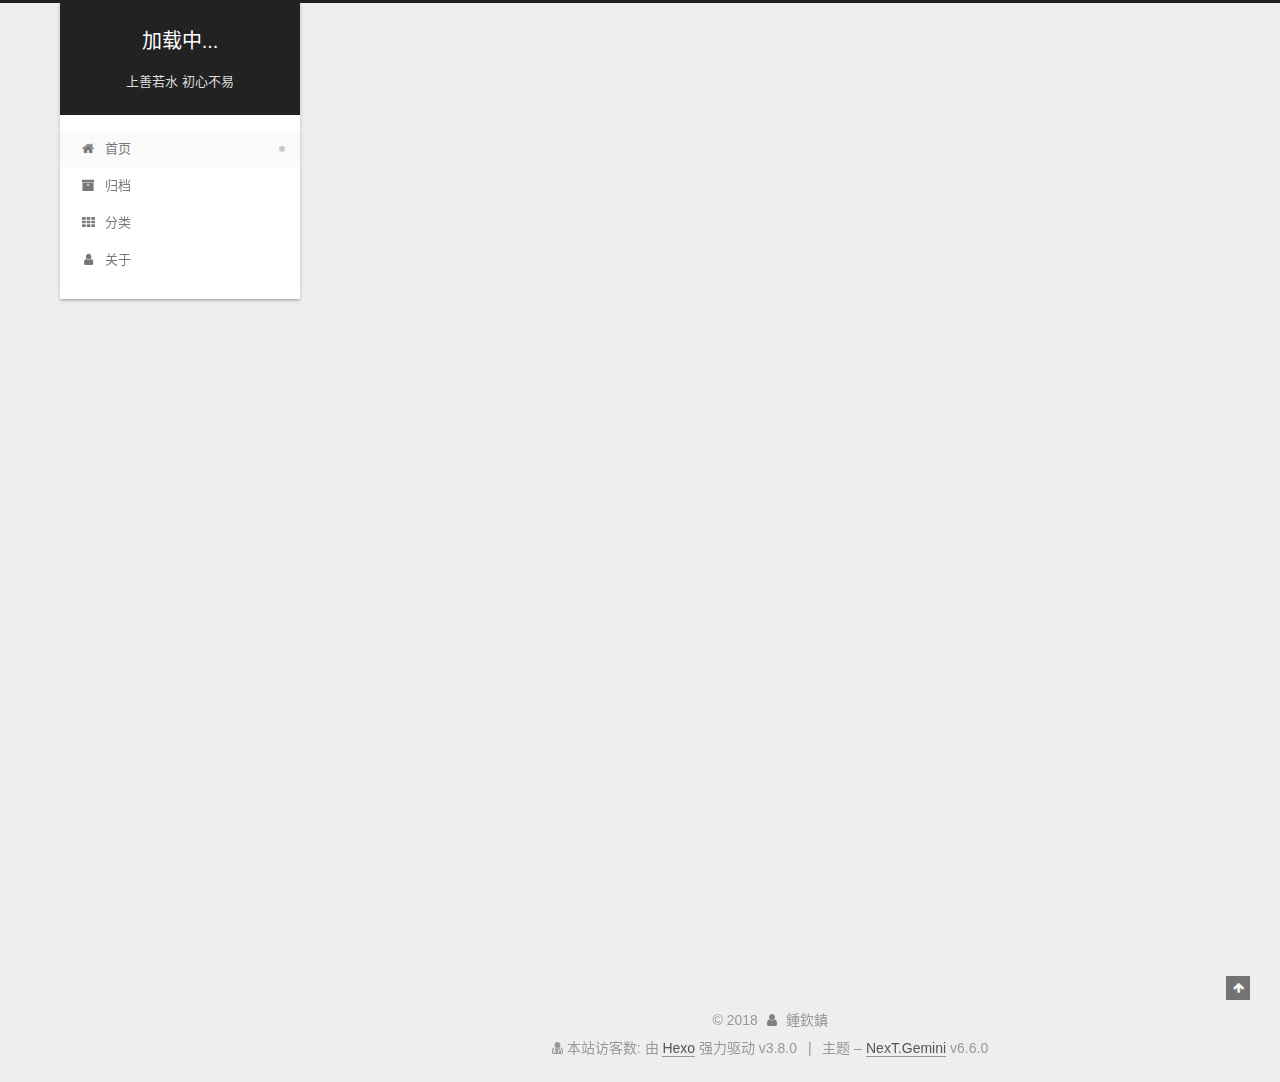
==== commit e2ee44ba: "Site updated: 2018-12-16 23:40:08" ====
--- a/index.html
+++ b/index.html
@@ -2,14 +2,23 @@
 
 
 
-  
-
-
-<html class="theme-next muse use-motion" lang="">
+
+
+
+
+
+
+
+
+
+  
+
+
+<html class="theme-next gemini use-motion" lang="zh-CN">
 <head><meta name="generator" content="Hexo 3.8.0">
   <meta charset="UTF-8">
 <meta http-equiv="X-UA-Compatible" content="IE=edge">
-<meta name="viewport" content="width=device-width, initial-scale=1, maximum-scale=1">
+<meta name="viewport" content="width=device-width, initial-scale=1, maximum-scale=2">
 <meta name="theme-color" content="#222">
 
 
@@ -20,27 +29,22 @@
 
 
 
-<meta http-equiv="Cache-Control" content="no-transform">
-<meta http-equiv="Cache-Control" content="no-siteapp">
-
-
-
-
-
-
-
-
-
-
-
-
-
-
-
-
-  
-  
-  <link href="/lib/fancybox/source/jquery.fancybox.css?v=2.1.5" rel="stylesheet" type="text/css">
+
+
+
+
+
+
+
+
+
+
+
+
+
+
+
+
 
 
 
@@ -50,59 +54,40 @@
 
 <link href="/lib/font-awesome/css/font-awesome.min.css?v=4.6.2" rel="stylesheet" type="text/css">
 
-<link href="/css/main.css?v=5.1.4" rel="stylesheet" type="text/css">
-
-
-  <link rel="apple-touch-icon" sizes="180x180" href="/images/apple-touch-icon-next.png?v=5.1.4">
-
-
-  <link rel="icon" type="image/png" sizes="32x32" href="/images/favicon-32x32-next.png?v=5.1.4">
-
-
-  <link rel="icon" type="image/png" sizes="16x16" href="/images/favicon-16x16-next.png?v=5.1.4">
-
-
-  <link rel="mask-icon" href="/images/logo.svg?v=5.1.4" color="#222">
-
-
-
-
-
-  <meta name="keywords" content="Hexo, NexT">
-
-
-
-
-
-
-
-
-
-
-<meta property="og:type" content="website">
-<meta property="og:title" content="Hexo">
-<meta property="og:url" content="http://yoursite.com/index.html">
-<meta property="og:site_name" content="Hexo">
-<meta property="og:locale" content="default">
-<meta name="twitter:card" content="summary">
-<meta name="twitter:title" content="Hexo">
-
-
-
-<script type="text/javascript" id="hexo.configurations">
+<link href="/css/main.css?v=6.6.0" rel="stylesheet" type="text/css">
+
+
+  <link rel="apple-touch-icon" sizes="180x180" href="/images/apple-touch-icon-next.png?v=6.6.0">
+
+
+  <link rel="icon" type="image/png" sizes="32x32" href="/images/favicon-32x32-next.png?v=6.6.0">
+
+
+  <link rel="icon" type="image/png" sizes="16x16" href="/images/favicon-16x16-next.png?v=6.6.0">
+
+
+  <link rel="mask-icon" href="/images/logo.svg?v=6.6.0" color="#222">
+
+
+
+
+
+
+
+
+
+<script id="hexo.configurations">
   var NexT = window.NexT || {};
   var CONFIG = {
     root: '/',
-    scheme: 'Muse',
-    version: '5.1.4',
+    scheme: 'Gemini',
+    version: '6.6.0',
     sidebar: {"position":"left","display":"post","offset":12,"b2t":false,"scrollpercent":false,"onmobile":false},
-    fancybox: true,
+    fancybox: false,
+    fastclick: false,
+    lazyload: false,
     tabs: true,
     motion: {"enable":true,"async":false,"transition":{"post_block":"fadeIn","post_header":"slideDownIn","post_body":"slideDownIn","coll_header":"slideLeftIn","sidebar":"slideUpIn"}},
-    duoshuo: {
-      userId: '0',
-      author: 'Author'
-    },
     algolia: {
       applicationID: '',
       apiKey: '',
@@ -114,26 +99,79 @@
 </script>
 
 
+  
+
+
+
+
+  <meta name="description" content="生而为作，作而为活">
+<meta property="og:type" content="website">
+<meta property="og:title" content="加载中...">
+<meta property="og:url" content="http://yoursite.com/index.html">
+<meta property="og:site_name" content="加载中...">
+<meta property="og:description" content="生而为作，作而为活">
+<meta property="og:locale" content="zh-CN">
+<meta name="twitter:card" content="summary">
+<meta name="twitter:title" content="加载中...">
+<meta name="twitter:description" content="生而为作，作而为活">
+
+
+
+
+
 
   <link rel="canonical" href="http://yoursite.com/">
 
 
 
-
-
-  <title>Hexo</title>
-  
-
-
-
-
-
-
-
+<script id="page.configurations">
+  CONFIG.page = {
+    sidebar: "",
+  };
+</script>
+
+  <title>加载中...</title>
+  
+
+
+
+
+
+
+
+
+
+
+
+
+  <noscript>
+  <style>
+    .use-motion .motion-element,
+    .use-motion .brand,
+    .use-motion .menu-item,
+    .sidebar-inner,
+    .use-motion .post-block,
+    .use-motion .pagination,
+    .use-motion .comments,
+    .use-motion .post-header,
+    .use-motion .post-body,
+    .use-motion .collection-title { opacity: initial; }
+
+    .use-motion .logo,
+    .use-motion .site-title,
+    .use-motion .site-subtitle {
+      opacity: initial;
+      top: initial;
+    }
+
+    .use-motion .logo-line-before i { left: initial; }
+    .use-motion .logo-line-after i { right: initial; }
+  </style>
+</noscript>
 
 </head>
 
-<body itemscope="" itemtype="http://schema.org/WebPage" lang="default">
+<body itemscope="" itemtype="http://schema.org/WebPage" lang="zh-CN">
 
   
   
@@ -152,17 +190,19 @@
     <div class="custom-logo-site-title">
       <a href="/" class="brand" rel="start">
         <span class="logo-line-before"><i></i></span>
-        <span class="site-title">Hexo</span>
+        <span class="site-title">加载中...</span>
         <span class="logo-line-after"><i></i></span>
       </a>
     </div>
-      
-        <p class="site-subtitle"></p>
-      
+    
+      
+        <p class="site-subtitle">上善若水 初心不易</p>
+      
+    
   </div>
 
   <div class="site-nav-toggle">
-    <button>
+    <button aria-label="切换导航栏">
       <span class="btn-bar"></span>
       <span class="btn-bar"></span>
       <span class="btn-bar"></span>
@@ -170,48 +210,110 @@
   </div>
 </div>
 
+
+
 <nav class="site-nav">
   
-
-  
     <ul id="menu" class="menu">
       
         
-        <li class="menu-item menu-item-home">
-          <a href="/" rel="section">
-            
-              <i class="menu-item-icon fa fa-fw fa-home"></i> <br>
-            
-            Home
-          </a>
-        </li>
-      
-        
-        <li class="menu-item menu-item-archives">
-          <a href="/archives/" rel="section">
-            
-              <i class="menu-item-icon fa fa-fw fa-archive"></i> <br>
-            
-            Archives
-          </a>
-        </li>
-      
-
+        
+        
+          
+          <li class="menu-item menu-item-home menu-item-active">
+
+    
+    
+    
+      
+    
+
+    
+
+    <a href="/" rel="section"><i class="menu-item-icon fa fa-fw fa-home"></i> <br>首页</a>
+
+  </li>
+        
+        
+        
+          
+          <li class="menu-item menu-item-archives">
+
+    
+    
+    
+      
+    
+
+    
+
+    <a href="/archives/" rel="section"><i class="menu-item-icon fa fa-fw fa-archive"></i> <br>归档</a>
+
+  </li>
+        
+        
+        
+          
+          <li class="menu-item menu-item-categories">
+
+    
+    
+    
+      
+    
+
+    
+
+    <a href="/categories/" rel="section"><i class="menu-item-icon fa fa-fw fa-th"></i> <br>分类</a>
+
+  </li>
+        
+        
+        
+          
+          <li class="menu-item menu-item-about">
+
+    
+    
+    
+      
+    
+
+    
+
+    <a href="/about/" rel="section"><i class="menu-item-icon fa fa-fw fa-user"></i> <br>关于</a>
+
+  </li>
+
+      
       
     </ul>
   
 
   
+
+  
 </nav>
 
 
 
- </div>
+  
+
+
+
+</div>
     </header>
+
+    
+
 
     <main id="main" class="main">
       <div class="main-inner">
         <div class="content-wrap">
+          
+            
+
+          
           <div id="content" class="content">
             
   <section id="posts" class="posts-expand">
@@ -224,21 +326,23 @@
   
   
 
+  
+
   <article class="post post-type-normal" itemscope="" itemtype="http://schema.org/Article">
   
   
   
   <div class="post-block">
-    <link itemprop="mainEntityOfPage" href="http://yoursite.com/2018/12/16/java/">
+    <link itemprop="mainEntityOfPage" href="http://yoursite.com/2018/12/16/dubbo/">
 
     <span hidden itemprop="author" itemscope="" itemtype="http://schema.org/Person">
-      <meta itemprop="name" content="John Doe">
-      <meta itemprop="description" content="">
+      <meta itemprop="name" content="鍾欽鎮">
+      <meta itemprop="description" content="生而为作，作而为活">
       <meta itemprop="image" content="/images/avatar.gif">
     </span>
 
     <span hidden itemprop="publisher" itemscope="" itemtype="http://schema.org/Organization">
-      <meta itemprop="name" content="Hexo">
+      <meta itemprop="name" content="加载中...">
     </span>
 
     
@@ -248,28 +352,60 @@
         
           <h1 class="post-title" itemprop="name headline">
                 
-                <a class="post-title-link" href="/2018/12/16/java/" itemprop="url">java</a></h1>
+                
+                <a href="/2018/12/16/dubbo/" class="post-title-link" itemprop="http://yoursite.com/index.html">dubbo源码学习</a>
+              
+            
+          </h1>
         
 
         <div class="post-meta">
           <span class="post-time">
+
+            
+            
+            
+
             
               <span class="post-meta-item-icon">
                 <i class="fa fa-calendar-o"></i>
               </span>
               
-                <span class="post-meta-item-text">Posted on</span>
-              
-              <time title="Post created" itemprop="dateCreated datePublished" datetime="2018-12-16T17:46:41+08:00">
-                2018-12-16
-              </time>
-            
-
-            
-
+                <span class="post-meta-item-text">发表于</span>
+              
+
+              
+                
+              
+
+              <time title="创建时间：2018-12-16 22:45:31 / 修改时间：23:14:44" itemprop="dateCreated datePublished" datetime="2018-12-16T22:45:31+08:00">2018-12-16</time>
+            
+
+            
+              
+
+              
             
           </span>
 
+          
+            <span class="post-category">
+            
+              <span class="post-meta-divider">|</span>
+            
+              <span class="post-meta-item-icon">
+                <i class="fa fa-folder-o"></i>
+              </span>
+              
+                <span class="post-meta-item-text">分类于</span>
+              
+              
+                <span itemprop="about" itemscope="" itemtype="http://schema.org/Thing"><a href="/categories/Java、Dubbo/" itemprop="url" rel="index"><span itemprop="name">Java、Dubbo</span></a></span>
+
+                
+                
+              
+            </span>
           
 
           
@@ -300,17 +436,34 @@
       
         
           
-            
-          
+          Dubbo源码学习
+SPI机制Dubbo的SPI机制是通过自定义注解的方式实现的，在服务启动之初，Dubbo会加载存放在META-INF/service、META-INF/dubbo、META-INF/dubbo/internal下的配置文件信息，配置文件名以对应的顶级接口类的全路径命名，内容以键值对的方式存放支持的类型；
+以Protocol为例，在META-INF/dubbo/internal下
+          ...
+          <!--noindex-->
+          
+            <div class="post-button text-center">
+              <a class="btn" href="/2018/12/16/dubbo/#more" rel="contents">
+                阅读全文 &raquo;
+              </a>
+            </div>
+          
+          <!--/noindex-->
         
       
     </div>
-    
-    
-    
-
-    
-
+
+    
+
+    
+    
+    
+
+    
+
+    
+      
+    
     
 
     
@@ -343,21 +496,23 @@
   
   
 
+  
+
   <article class="post post-type-normal" itemscope="" itemtype="http://schema.org/Article">
   
   
   
   <div class="post-block">
-    <link itemprop="mainEntityOfPage" href="http://yoursite.com/2018/12/16/hello-world/">
+    <link itemprop="mainEntityOfPage" href="http://yoursite.com/2018/12/16/java/">
 
     <span hidden itemprop="author" itemscope="" itemtype="http://schema.org/Person">
-      <meta itemprop="name" content="John Doe">
-      <meta itemprop="description" content="">
+      <meta itemprop="name" content="鍾欽鎮">
+      <meta itemprop="description" content="生而为作，作而为活">
       <meta itemprop="image" content="/images/avatar.gif">
     </span>
 
     <span hidden itemprop="publisher" itemscope="" itemtype="http://schema.org/Organization">
-      <meta itemprop="name" content="Hexo">
+      <meta itemprop="name" content="加载中...">
     </span>
 
     
@@ -367,23 +522,33 @@
         
           <h1 class="post-title" itemprop="name headline">
                 
-                <a class="post-title-link" href="/2018/12/16/hello-world/" itemprop="url">Hello World</a></h1>
+                
+                <a href="/2018/12/16/java/" class="post-title-link" itemprop="http://yoursite.com/index.html">java</a>
+              
+            
+          </h1>
         
 
         <div class="post-meta">
           <span class="post-time">
+
+            
+            
+            
+
             
               <span class="post-meta-item-icon">
                 <i class="fa fa-calendar-o"></i>
               </span>
               
-                <span class="post-meta-item-text">Posted on</span>
-              
-              <time title="Post created" itemprop="dateCreated datePublished" datetime="2018-12-16T17:11:37+08:00">
-                2018-12-16
-              </time>
-            
-
+                <span class="post-meta-item-text">发表于</span>
+              
+
+              
+                
+              
+
+              <time title="创建时间：2018-12-16 17:46:41" itemprop="dateCreated datePublished" datetime="2018-12-16T17:46:41+08:00">2018-12-16</time>
             
 
             
@@ -419,26 +584,32 @@
       
         
           
-            <p>Welcome to <a href="https://hexo.io/" target="_blank" rel="noopener">Hexo</a>! This is your very first post. Check <a href="https://hexo.io/docs/" target="_blank" rel="noopener">documentation</a> for more info. If you get any problems when using Hexo, you can find the answer in <a href="https://hexo.io/docs/troubleshooting.html" target="_blank" rel="noopener">troubleshooting</a> or you can ask me on <a href="https://github.com/hexojs/hexo/issues" target="_blank" rel="noopener">GitHub</a>.</p>
-<h2 id="Quick-Start"><a href="#Quick-Start" class="headerlink" title="Quick Start"></a>Quick Start</h2><h3 id="Create-a-new-post"><a href="#Create-a-new-post" class="headerlink" title="Create a new post"></a>Create a new post</h3><figure class="highlight bash"><table><tr><td class="gutter"><pre><span class="line">1</span><br></pre></td><td class="code"><pre><span class="line">$ hexo new <span class="string">"My New Post"</span></span><br></pre></td></tr></table></figure>
-<p>More info: <a href="https://hexo.io/docs/writing.html" target="_blank" rel="noopener">Writing</a></p>
-<h3 id="Run-server"><a href="#Run-server" class="headerlink" title="Run server"></a>Run server</h3><figure class="highlight bash"><table><tr><td class="gutter"><pre><span class="line">1</span><br></pre></td><td class="code"><pre><span class="line">$ hexo server</span><br></pre></td></tr></table></figure>
-<p>More info: <a href="https://hexo.io/docs/server.html" target="_blank" rel="noopener">Server</a></p>
-<h3 id="Generate-static-files"><a href="#Generate-static-files" class="headerlink" title="Generate static files"></a>Generate static files</h3><figure class="highlight bash"><table><tr><td class="gutter"><pre><span class="line">1</span><br></pre></td><td class="code"><pre><span class="line">$ hexo generate</span><br></pre></td></tr></table></figure>
-<p>More info: <a href="https://hexo.io/docs/generating.html" target="_blank" rel="noopener">Generating</a></p>
-<h3 id="Deploy-to-remote-sites"><a href="#Deploy-to-remote-sites" class="headerlink" title="Deploy to remote sites"></a>Deploy to remote sites</h3><figure class="highlight bash"><table><tr><td class="gutter"><pre><span class="line">1</span><br></pre></td><td class="code"><pre><span class="line">$ hexo deploy</span><br></pre></td></tr></table></figure>
-<p>More info: <a href="https://hexo.io/docs/deployment.html" target="_blank" rel="noopener">Deployment</a></p>
-
-          
+          
+          
+          <!--noindex-->
+          
+            <div class="post-button text-center">
+              <a class="btn" href="/2018/12/16/java/#more" rel="contents">
+                阅读全文 &raquo;
+              </a>
+            </div>
+          
+          <!--/noindex-->
         
       
     </div>
-    
-    
-    
-
-    
-
+
+    
+
+    
+    
+    
+
+    
+
+    
+      
+    
     
 
     
@@ -463,15 +634,159 @@
 
 
     
+      
+
+  
+
+  
+  
+  
+
+  
+
+  <article class="post post-type-normal" itemscope="" itemtype="http://schema.org/Article">
+  
+  
+  
+  <div class="post-block">
+    <link itemprop="mainEntityOfPage" href="http://yoursite.com/2018/12/16/hello-world/">
+
+    <span hidden itemprop="author" itemscope="" itemtype="http://schema.org/Person">
+      <meta itemprop="name" content="鍾欽鎮">
+      <meta itemprop="description" content="生而为作，作而为活">
+      <meta itemprop="image" content="/images/avatar.gif">
+    </span>
+
+    <span hidden itemprop="publisher" itemscope="" itemtype="http://schema.org/Organization">
+      <meta itemprop="name" content="加载中...">
+    </span>
+
+    
+      <header class="post-header">
+
+        
+        
+          <h1 class="post-title" itemprop="name headline">
+                
+                
+                <a href="/2018/12/16/hello-world/" class="post-title-link" itemprop="http://yoursite.com/index.html">Hello World</a>
+              
+            
+          </h1>
+        
+
+        <div class="post-meta">
+          <span class="post-time">
+
+            
+            
+            
+
+            
+              <span class="post-meta-item-icon">
+                <i class="fa fa-calendar-o"></i>
+              </span>
+              
+                <span class="post-meta-item-text">发表于</span>
+              
+
+              
+                
+              
+
+              <time title="创建时间：2018-12-16 17:11:37" itemprop="dateCreated datePublished" datetime="2018-12-16T17:11:37+08:00">2018-12-16</time>
+            
+
+            
+          </span>
+
+          
+
+          
+            
+          
+
+          
+          
+
+          
+
+          
+
+          
+
+        </div>
+      </header>
+    
+
+    
+    
+    
+    <div class="post-body" itemprop="articleBody">
+
+      
+      
+
+      
+        
+          
+          Welcome to Hexo! This is your very first post. Check documentation for more info. If you get any problems when using Hexo, you can find the answer in troubleshooting or you can ask me on GitHub.
+Quick
+          ...
+          <!--noindex-->
+          
+            <div class="post-button text-center">
+              <a class="btn" href="/2018/12/16/hello-world/#more" rel="contents">
+                阅读全文 &raquo;
+              </a>
+            </div>
+          
+          <!--/noindex-->
+        
+      
+    </div>
+
+    
+
+    
+    
+    
+
+    
+
+    
+      
+    
+    
+
+    
+
+    <footer class="post-footer">
+      
+
+      
+
+      
+
+      
+      
+        <div class="post-eof"></div>
+      
+    </footer>
+  </div>
+  
+  
+  
+  </article>
+
+
+    
   </section>
 
   
 
 
           </div>
-          
-
-
           
 
         </div>
@@ -494,47 +809,77 @@
 
       
 
-      <section class="site-overview-wrap sidebar-panel sidebar-panel-active">
+      <div class="site-overview-wrap sidebar-panel sidebar-panel-active">
         <div class="site-overview">
           <div class="site-author motion-element" itemprop="author" itemscope="" itemtype="http://schema.org/Person">
             
-              <p class="site-author-name" itemprop="name">John Doe</p>
-              <p class="site-description motion-element" itemprop="description"></p>
+              <img class="site-author-image" itemprop="image" src="/images/avatar.gif" alt="鍾欽鎮">
+            
+              <p class="site-author-name" itemprop="name">鍾欽鎮</p>
+              <p class="site-description motion-element" itemprop="description">生而为作，作而为活</p>
           </div>
 
-          <nav class="site-state motion-element">
-
-            
-              <div class="site-state-item site-state-posts">
-              
-                <a href="/archives/">
-              
-                  <span class="site-state-item-count">2</span>
-                  <span class="site-state-item-name">posts</span>
-                </a>
-              </div>
-            
-
-            
-
-            
-
-          </nav>
-
-          
-
-          
-
-          
-          
-
-          
-          
-
+          
+            <nav class="site-state motion-element">
+              
+                <div class="site-state-item site-state-posts">
+                
+                  <a href="/archives/">
+                
+                    <span class="site-state-item-count">3</span>
+                    <span class="site-state-item-name">日志</span>
+                  </a>
+                </div>
+              
+
+              
+                
+                
+                <div class="site-state-item site-state-categories">
+                  
+                    
+                    
+                      
+                    
+                    <span class="site-state-item-count">1</span>
+                    <span class="site-state-item-name">分类</span>
+                  
+                </div>
+              
+
+              
+                
+                
+                <div class="site-state-item site-state-tags">
+                  
+                    
+                    
+                      
+                    
+                    <span class="site-state-item-count">1</span>
+                    <span class="site-state-item-name">标签</span>
+                  
+                </div>
+              
+            </nav>
+          
+
+          
+
+          
+
+          
+
+          
+          
+
+          
+            
+          
           
 
         </div>
-      </section>
+      </div>
 
       
 
@@ -550,17 +895,25 @@
 
     <footer id="footer" class="footer">
       <div class="footer-inner">
-        <div class="copyright">&copy; <span itemprop="copyrightYear">2018</span>
-  <span class="with-love">
+        <script async src="//busuanzi.ibruce.info/busuanzi/2.3/busuanzi.pure.mini.js"></script>
+<div class="copyright">&copy; <span itemprop="copyrightYear">2018</span>
+  <span class="with-love" id="animate">
     <i class="fa fa-user"></i>
   </span>
-  <span class="author" itemprop="copyrightHolder">John Doe</span>
+  <span class="author" itemprop="copyrightHolder">鍾欽鎮</span>
+
+  
 
   
 </div>
 
 
-  <div class="powered-by">Powered by <a class="theme-link" target="_blank" href="https://hexo.io">Hexo</a></div>
+  <div class="powered-by">
+  <i class="fa fa-user-md"></i><span id="busuanzi_container_site_uv">
+    本站访客数:<span id="busuanzi_value_site_uv"></span>
+  </span>
+  </div>
+  <div class="powered-by">由 <a href="https://hexo.io" class="theme-link" rel="noopener" target="_blank">Hexo</a> 强力驱动 v3.8.0</div>
 
 
 
@@ -568,12 +921,13 @@
 
 
 
-  <div class="theme-info">Theme &mdash; <a class="theme-link" target="_blank" href="https://github.com/iissnan/hexo-theme-next">NexT.Muse</a> v5.1.4</div>
-
-
-
-
-        
+  <div class="theme-info">主题 – <a href="https://theme-next.org" class="theme-link" rel="noopener" target="_blank">NexT.Gemini</a> v6.6.0</div>
+
+
+
+
+        
+
 
 
 
@@ -594,11 +948,14 @@
 
     
 
+    
+
+    
   </div>
 
   
 
-<script type="text/javascript">
+<script>
   if (Object.prototype.toString.call(window.Promise) !== '[object Function]') {
     window.Promise = null;
   }
@@ -612,117 +969,106 @@
 
 
 
-  
-
-
-
-
-
-
-
-
-
-
-
-
-  
-  
-    <script type="text/javascript" src="/lib/jquery/index.js?v=2.1.3"></script>
-  
-
-  
-  
-    <script type="text/javascript" src="/lib/fastclick/lib/fastclick.min.js?v=1.0.6"></script>
-  
-
-  
-  
-    <script type="text/javascript" src="/lib/jquery_lazyload/jquery.lazyload.js?v=1.9.7"></script>
-  
-
-  
-  
-    <script type="text/javascript" src="/lib/velocity/velocity.min.js?v=1.2.1"></script>
-  
-
-  
-  
-    <script type="text/javascript" src="/lib/velocity/velocity.ui.min.js?v=1.2.1"></script>
-  
-
-  
-  
-    <script type="text/javascript" src="/lib/fancybox/source/jquery.fancybox.pack.js?v=2.1.5"></script>
-  
-
-
-  
-
-
-  <script type="text/javascript" src="/js/src/utils.js?v=5.1.4"></script>
-
-  <script type="text/javascript" src="/js/src/motion.js?v=5.1.4"></script>
-
-
-
-  
-  
-
-  
-
-  
-
-
-  <script type="text/javascript" src="/js/src/bootstrap.js?v=5.1.4"></script>
-
-
-
-  
-
-
-  
-
-
-
-
-	
-
-
-
-
-
-  
-
-
-
-
-
-  
-
-
-
-
-
-
-
-
-
-
-
-
-  
-
-
-
-
-
-  
-
-  
-
-  
-
-  
+
+
+
+
+
+
+
+
+
+
+
+
+
+
+
+
+
+  
+  
+    <script src="/lib/jquery/index.js?v=2.1.3"></script>
+  
+
+  
+  
+    <script src="/lib/velocity/velocity.min.js?v=1.2.1"></script>
+  
+
+  
+  
+    <script src="/lib/velocity/velocity.ui.min.js?v=1.2.1"></script>
+  
+
+
+  
+
+
+  <script src="/js/src/utils.js?v=6.6.0"></script>
+
+  <script src="/js/src/motion.js?v=6.6.0"></script>
+
+
+
+  
+  
+
+
+  <script src="/js/src/affix.js?v=6.6.0"></script>
+
+  <script src="/js/src/schemes/pisces.js?v=6.6.0"></script>
+
+
+
+  
+
+  
+
+
+  <script src="/js/src/bootstrap.js?v=6.6.0"></script>
+
+
+
+  
+
+
+
+  
+
+
+
+
+
+
+
+
+
+
+
+  
+
+
+
+
+
+  
+
+  
+
+  
+
+  
+
+  
+
+  
+  
+
+  
+
+  
+
   
 
   
--- a/css/main.css
+++ b/css/main.css
@@ -189,7 +189,7 @@
   font-size: 14px;
   line-height: 2;
   color: #555;
-  background: #fff;
+  background: #eee;
 }
 @media (max-width: 767px) {
   body {
@@ -201,7 +201,7 @@
     padding-right: 0 !important;
   }
 }
-@media (min-width: 1600px) {
+@media (min-width: 1200px) {
   body {
     font-size: 16px;
   }
@@ -218,6 +218,7 @@
   line-height: 1.5;
   font-family: 'Lato', "PingFang SC", "Microsoft YaHei", sans-serif;
 }
+h1,
 h2,
 h3,
 h4,
@@ -276,14 +277,19 @@
 p {
   margin: 0 0 20px 0;
 }
-a {
+a,
+span.exturl {
+  overflow-wrap: break-word;
+  word-wrap: break-word;
+  background-color: transparent;
   color: #555;
   text-decoration: none;
   outline: none;
   border-bottom: 1px solid #999;
-  word-wrap: break-word;
-}
-a:hover {
+  cursor: pointer;
+}
+a:hover,
+span.exturl:hover {
   color: #222;
   border-bottom-color: #222;
 }
@@ -405,8 +411,7 @@
   border-spacing: 0;
   border: 1px solid #ddd;
   font-size: 14px;
-  table-layout: fixed;
-  word-wrap: break-all;
+  word-break: break-all;
 }
 table>tbody>tr:nth-of-type(odd) {
   background-color: #f9f9f9;
@@ -445,11 +450,16 @@
 .header-inner {
   margin: 0 auto;
   padding: 100px 0 70px;
-  width: 700px;
+  width: calc(100% - 20px);
+}
+@media (min-width: 1200px) {
+  .container .header-inner {
+    width: 1160px;
+  }
 }
 @media (min-width: 1600px) {
   .container .header-inner {
-    width: 900px;
+    width: 73%;
   }
 }
 .main {
@@ -457,11 +467,16 @@
 }
 .main-inner {
   margin: 0 auto;
-  width: 700px;
+  width: calc(100% - 20px);
+}
+@media (min-width: 1200px) {
+  .container .main-inner {
+    width: 1160px;
+  }
 }
 @media (min-width: 1600px) {
   .container .main-inner {
-    width: 900px;
+    width: 73%;
   }
 }
 .footer {
@@ -474,11 +489,16 @@
 .footer-inner {
   box-sizing: border-box;
   margin: 20px auto;
-  width: 700px;
+  width: calc(100% - 20px);
+}
+@media (min-width: 1200px) {
+  .container .footer-inner {
+    width: 1160px;
+  }
 }
 @media (min-width: 1600px) {
   .container .footer-inner {
-    width: 900px;
+    width: 73%;
   }
 }
 pre,
@@ -486,7 +506,7 @@
   overflow: auto;
   margin: 20px 0;
   padding: 0;
-  font-size: 13px;
+  font-size: 14px;
   color: #4d4d4c;
   background: #f7f7f7;
   line-height: 1.6;
@@ -496,12 +516,13 @@
   font-family: consolas, Menlo, "PingFang SC", "Microsoft YaHei", monospace;
 }
 code {
+  overflow-wrap: break-word;
+  word-wrap: break-word;
   padding: 2px 4px;
-  word-wrap: break-word;
   color: #555;
   background: #eee;
   border-radius: 3px;
-  font-size: 13px;
+  font-size: 14px;
 }
 pre {
   padding: 10px;
@@ -534,6 +555,10 @@
   color: #4d4d4c;
   line-height: 1em;
   margin-bottom: 1em;
+  margin: 0em;
+  padding: 0.5em;
+  background: #eee;
+  border-bottom: 1px solid #e9e9e9;
 }
 .highlight figcaption:before,
 .highlight figcaption:after {
@@ -593,6 +618,7 @@
 pre .variable,
 pre .attribute,
 pre .tag,
+pre .name,
 pre .regexp,
 pre .ruby .constant,
 pre .xml .tag .title,
@@ -607,6 +633,7 @@
 pre .number,
 pre .preprocessor,
 pre .built_in,
+pre .builtin-name,
 pre .literal,
 pre .params,
 pre .constant,
@@ -616,13 +643,13 @@
 pre .ruby .class .title,
 pre .css .rules .attribute,
 pre .string,
+pre .symbol,
 pre .value,
 pre .inheritance,
 pre .header,
 pre .ruby .symbol,
 pre .xml .cdata,
 pre .special,
-pre .number,
 pre .formula {
   color: #718c00;
 }
@@ -644,18 +671,8 @@
 pre .javascript .function {
   color: #8959a8;
 }
-.full-image.full-image.full-image.full-image {
+.posts-expand .post-body img.full-image {
   border: none;
-  max-width: 100%;
-  width: auto;
-  margin: 20px auto 25px;
-}
-@media (min-width: 992px) {
-  .full-image.full-image.full-image.full-image {
-    max-width: none;
-    width: 110%;
-    margin: 25px -5%;
-  }
 }
 .blockquote-center,
 .page-home .post-type-quote blockquote,
@@ -940,11 +957,11 @@
   display: inline-block;
   padding: 0 20px;
   font-size: 14px;
-  color: #fff;
-  background: #222;
-  border: 2px solid #222;
+  color: #555;
+  background: #fff;
+  border: 2px solid #555;
   text-decoration: none;
-  border-radius: 0;
+  border-radius: 2px;
   transition-property: background-color;
   transition-duration: 0.2s;
   transition-timing-function: ease-in-out;
@@ -953,8 +970,8 @@
 }
 .btn:hover {
   border-color: #222;
-  color: #222;
-  background: #fff;
+  color: #fff;
+  background: #222;
 }
 .btn +.btn {
   margin: 0 0 8px 8px;
@@ -1066,7 +1083,7 @@
   width: 24px;
   background: #222;
   font-size: 12px;
-  opacity: 1;
+  opacity: 0.6;
   color: #fff;
   cursor: pointer;
   text-align: center;
@@ -1087,7 +1104,7 @@
   }
 }
 .back-to-top.back-to-top-on {
-  bottom: 19px;
+  bottom: 30px;
 }
 .header {
   background: transparent;
@@ -1136,7 +1153,7 @@
 .site-subtitle {
   margin-top: 10px;
   font-size: 13px;
-  color: #999;
+  color: #ddd;
 }
 .use-motion .brand {
   opacity: 0;
@@ -1199,7 +1216,8 @@
     margin-top: 10px;
   }
 }
-.menu .menu-item a {
+.menu .menu-item a,
+.menu .menu-item span.exturl {
   display: block;
   font-size: 13px;
   line-height: inherit;
@@ -1209,7 +1227,8 @@
   transition-timing-function: ease-in-out;
   transition-delay: 0s;
 }
-.menu .menu-item a:hover {
+.menu .menu-item a:hover,
+.menu .menu-item span.exturl:hover {
   border-bottom-color: #222;
 }
 .menu .menu-item .fa {
@@ -1219,12 +1238,13 @@
   opacity: 0;
 }
 .post-body {
+  overflow-wrap: break-word;
+  word-wrap: break-word;
   font-family: 'Lato', "PingFang SC", "Microsoft YaHei", sans-serif;
 }
-@media (max-width: 767px) {
-  .post-body {
-    word-break: break-word;
-  }
+.post-body .exturl .fa {
+  font-size: 14px;
+  margin-left: 4px;
 }
 .post-body .fancybox img {
   display: block !important;
@@ -1332,6 +1352,9 @@
   border: 1px solid #ddd;
 }
 .posts-expand .post-body .fancybox img {
+  margin: 0 auto 25px;
+}
+.posts-expand .post-body img {
   margin: 0 auto 25px;
 }
 @media (max-width: 767px) {
@@ -1442,7 +1465,8 @@
   margin-left: 3px;
   opacity: 0.6;
 }
-.posts-collapse .post-title a {
+.posts-collapse .post-title a,
+.posts-collapse .post-title span.exturl {
   color: #666;
   border-bottom: none;
 }
@@ -1453,8 +1477,9 @@
   display: none;
 }
 .posts-expand .post-title {
+  overflow-wrap: break-word;
+  word-wrap: break-word;
   text-align: center;
-  word-break: break-word;
   font-weight: 400;
 }
 .posts-expand .post-title-link {
@@ -1492,7 +1517,8 @@
   transform: scaleX(1);
 }
 .posts-expand .post-title-link .fa {
-  font-size: 16px;
+  font-size: 20px;
+  margin-left: 5px;
 }
 .posts-expand .post-meta {
   margin: 3px 0 60px 0;
@@ -1513,6 +1539,10 @@
   font-size: 14px;
   margin-top: 2px;
 }
+.posts-expand .post-meta time {
+  border-bottom: 1px dashed #999;
+  cursor: help;
+}
 .post-meta-divider {
   margin: 0 0.5em;
 }
@@ -1536,11 +1566,6 @@
 }
 @media (max-width: 767px) {
   .post-meta-item-text {
-    display: none;
-  }
-}
-@media (max-width: 767px) {
-  .posts-expand .post-comments-count {
     display: none;
   }
 }
@@ -1588,23 +1613,20 @@
   top: 2px;
 }
 .post-nav-item .fa {
-  position: absolute;
-  top: 8px;
-  left: 0;
   font-size: 12px;
+  margin-right: 5px;
 }
 .post-nav-next a {
-  padding-left: 15px;
+  padding-left: 5px;
 }
 .post-nav-prev {
   text-align: right;
 }
 .post-nav-prev a {
-  padding-right: 15px;
+  padding-right: 5px;
 }
 .post-nav-prev .fa {
-  right: 0;
-  left: auto;
+  margin-left: 5px;
 }
 .posts-expand .post-eof {
   display: block;
@@ -1669,11 +1691,13 @@
   background: #222;
   -webkit-transform: translateZ(0);
 }
-.sidebar a {
+.sidebar a,
+.sidebar .exturl {
   color: #999;
   border-bottom-color: #555;
 }
-.sidebar a:hover {
+.sidebar a:hover,
+.sidebar .exturl:hover {
   color: #eee;
 }
 @media (min-width: 768px) and (max-width: 991px) {
@@ -1738,20 +1762,21 @@
   display: block;
   margin: 0 auto;
   padding: 2px;
-  max-width: 96px;
+  max-width: 120px;
   height: auto;
-  border: 2px solid #333;
+  border: 1px solid #eee;
+  opacity: 1;
 }
 .site-author-name {
-  margin: 5px 0 0;
+  margin: 0;
   text-align: center;
-  color: #f5f5f5;
-  font-weight: normal;
+  color: #222;
+  font-weight: 600;
 }
 .site-description {
-  margin-top: 5px;
+  margin-top: 0;
   text-align: center;
-  font-size: 14px;
+  font-size: 13px;
   color: #999;
 }
 .site-state {
@@ -1763,7 +1788,7 @@
 .site-state-item {
   display: inline-block;
   padding: 0 15px;
-  border-left: 1px solid #333;
+  border-left: 1px solid #eee;
 }
 .site-state-item:first-child {
   border-left: none;
@@ -1776,11 +1801,11 @@
   text-align: center;
   color: inherit;
   font-weight: 600;
-  font-size: 18px;
+  font-size: 16px;
 }
 .site-state-item-name {
   font-size: 13px;
-  color: inherit;
+  color: #999;
 }
 .feed-link {
   margin-top: 20px;
@@ -1806,7 +1831,8 @@
 .links-of-author {
   margin-top: 20px;
 }
-.links-of-author a {
+.links-of-author a,
+.links-of-author .exturl {
   display: inline-block;
   vertical-align: middle;
   margin-right: 10px;
@@ -1814,7 +1840,8 @@
   border-bottom-color: #555;
   font-size: 13px;
 }
-.links-of-author a:before {
+.links-of-author a:before,
+.links-of-author .exturl:before {
   display: inline-block;
   vertical-align: middle;
   margin-right: 3px;
@@ -1822,7 +1849,7 @@
   width: 4px;
   height: 4px;
   border-radius: 50%;
-  background: #ebfbee;
+  background: #248eff;
 }
 .links-of-blogroll {
   font-size: 13px;
@@ -1840,7 +1867,8 @@
 .links-of-blogroll-item {
   padding: 2px 10px;
 }
-.links-of-blogroll-item a {
+.links-of-blogroll-item a,
+.links-of-blogroll-item span.exturl {
   max-width: 280px;
   box-sizing: border-box;
   display: inline-block;
@@ -1860,7 +1888,7 @@
   color: #555;
 }
 .sidebar-nav li:hover {
-  color: #f5f5f5;
+  color: #fc6423;
 }
 .page-post-detail .sidebar-nav-toc {
   padding: 0 5px;
@@ -1869,11 +1897,11 @@
   margin-left: 10px;
 }
 .sidebar-nav .sidebar-nav-active {
-  color: #87daff;
-  border-bottom-color: #87daff;
+  color: #fc6423;
+  border-bottom-color: #fc6423;
 }
 .sidebar-nav .sidebar-nav-active:hover {
-  color: #87daff;
+  color: #fc6423;
 }
 .sidebar-panel {
   display: none;
@@ -1906,17 +1934,16 @@
   transition-timing-function: ease-in-out;
   transition-delay: 0s;
   transition-property: all;
-  color: #999;
-  border-bottom-color: #555;
+  color: #666;
+  border-bottom-color: #ccc;
 }
 .post-toc ol a:hover {
-  color: #ccc;
-  border-bottom-color: #ccc;
+  color: #000;
+  border-bottom-color: #000;
 }
 .post-toc .nav-item {
   overflow: hidden;
   text-overflow: ellipsis;
-  text-align: justify;
   white-space: nowrap;
   line-height: 1.8;
 }
@@ -1933,14 +1960,14 @@
   display: block;
 }
 .post-toc .nav .active > a {
-  color: #87daff;
-  border-bottom-color: #87daff;
+  color: #fc6423;
+  border-bottom-color: #fc6423;
 }
 .post-toc .nav .active-current > a {
-  color: #87daff;
+  color: #fc6423;
 }
 .post-toc .nav .active-current > a:hover {
-  color: #87daff;
+  color: #fc6423;
 }
 .footer {
   font-size: 14px;
@@ -1955,6 +1982,7 @@
 .with-love {
   display: inline-block;
   margin: 0 5px;
+  color: #808080;
 }
 .powered-by,
 .theme-info {
@@ -1974,265 +2002,125 @@
 .cc-license img {
   display: inline-block;
 }
-.theme-next #ds-thread #ds-reset {
-  color: #555;
-}
-.theme-next #ds-thread #ds-reset .ds-replybox {
-  margin-bottom: 30px;
-}
-.theme-next #ds-thread #ds-reset .ds-replybox .ds-avatar,
-.theme-next #ds-reset .ds-avatar img {
-  box-shadow: none;
-}
-.theme-next #ds-thread #ds-reset .ds-textarea-wrapper {
-  border-color: #c7d4e1;
-  background: none;
-  border-top-right-radius: 3px;
-  border-top-left-radius: 3px;
-}
-.theme-next #ds-thread #ds-reset .ds-textarea-wrapper textarea {
-  height: 60px;
-}
-.theme-next #ds-reset .ds-rounded-top {
-  border-radius: 0;
-}
-.theme-next #ds-thread #ds-reset .ds-post-toolbar {
-  box-sizing: border-box;
-  border: 1px solid #c7d4e1;
-  background: #f6f8fa;
-}
-.theme-next #ds-thread #ds-reset .ds-post-options {
-  height: 40px;
-  border: none;
-  background: none;
-}
-.theme-next #ds-thread #ds-reset .ds-toolbar-buttons {
-  top: 11px;
-}
-.theme-next #ds-thread #ds-reset .ds-sync {
-  top: 5px;
-}
-.theme-next #ds-thread #ds-reset .ds-post-button {
-  top: 4px;
-  right: 5px;
-  width: 90px;
-  height: 30px;
-  border: 1px solid #c5ced7;
-  border-radius: 3px;
-  background-image: linear-gradient(#fbfbfc, #f5f7f9);
-  color: #60676d;
-}
-.theme-next #ds-thread #ds-reset .ds-post-button:hover {
-  background-position: 0 -30px;
-  color: #60676d;
-}
-.theme-next #ds-thread #ds-reset .ds-comments-info {
-  padding: 10px 0;
-}
-.theme-next #ds-thread #ds-reset .ds-sort {
-  display: none;
-}
-.theme-next #ds-thread #ds-reset li.ds-tab a.ds-current {
-  border: none;
-  background: #f6f8fa;
-  color: #60676d;
-}
-.theme-next #ds-thread #ds-reset li.ds-tab a.ds-current:hover {
-  background-color: #e9f0f7;
-  color: #60676d;
-}
-.theme-next #ds-thread #ds-reset li.ds-tab a {
-  border-radius: 2px;
-  padding: 5px;
-}
-.theme-next #ds-thread #ds-reset .ds-login-buttons p {
-  color: #999;
-  line-height: 36px;
-}
-.theme-next #ds-thread #ds-reset .ds-login-buttons .ds-service-list li {
-  height: 28px;
-}
-.theme-next #ds-thread #ds-reset .ds-service-list a {
-  background: none;
-  padding: 5px;
-  border: 1px solid;
-  border-radius: 3px;
-  text-align: center;
-}
-.theme-next #ds-thread #ds-reset .ds-service-list a:hover {
-  color: #fff;
-  background: #666;
-}
-.theme-next #ds-thread #ds-reset .ds-service-list .ds-weibo {
-  color: #fc9b00;
-  border-color: #fc9b00;
-}
-.theme-next #ds-thread #ds-reset .ds-service-list .ds-weibo:hover {
-  background: #fc9b00;
-}
-.theme-next #ds-thread #ds-reset .ds-service-list .ds-qq {
-  color: #60a3ec;
-  border-color: #60a3ec;
-}
-.theme-next #ds-thread #ds-reset .ds-service-list .ds-qq:hover {
-  background: #60a3ec;
-}
-.theme-next #ds-thread #ds-reset .ds-service-list .ds-renren {
-  color: #2e7ac4;
-  border-color: #2e7ac4;
-}
-.theme-next #ds-thread #ds-reset .ds-service-list .ds-renren:hover {
-  background: #2e7ac4;
-}
-.theme-next #ds-thread #ds-reset .ds-service-list .ds-douban {
-  color: #37994c;
-  border-color: #37994c;
-}
-.theme-next #ds-thread #ds-reset .ds-service-list .ds-douban:hover {
-  background: #37994c;
-}
-.theme-next #ds-thread #ds-reset .ds-service-list .ds-kaixin {
-  color: #fef20d;
-  border-color: #fef20d;
-}
-.theme-next #ds-thread #ds-reset .ds-service-list .ds-kaixin:hover {
-  background: #fef20d;
-}
-.theme-next #ds-thread #ds-reset .ds-service-list .ds-netease {
-  color: #f00;
-  border-color: #f00;
-}
-.theme-next #ds-thread #ds-reset .ds-service-list .ds-netease:hover {
-  background: #f00;
-}
-.theme-next #ds-thread #ds-reset .ds-service-list .ds-sohu {
-  color: #ffcb05;
-  border-color: #ffcb05;
-}
-.theme-next #ds-thread #ds-reset .ds-service-list .ds-sohu:hover {
-  background: #ffcb05;
-}
-.theme-next #ds-thread #ds-reset .ds-service-list .ds-baidu {
-  color: #2831e0;
-  border-color: #2831e0;
-}
-.theme-next #ds-thread #ds-reset .ds-service-list .ds-baidu:hover {
-  background: #2831e0;
-}
-.theme-next #ds-thread #ds-reset .ds-service-list .ds-google {
-  color: #166bec;
-  border-color: #166bec;
-}
-.theme-next #ds-thread #ds-reset .ds-service-list .ds-google:hover {
-  background: #166bec;
-}
-.theme-next #ds-thread #ds-reset .ds-service-list .ds-weixin {
-  color: #00ce0d;
-  border-color: #00ce0d;
-}
-.theme-next #ds-thread #ds-reset .ds-service-list .ds-weixin:hover {
-  background: #00ce0d;
-}
-.theme-next #ds-thread #ds-reset .ds-service-list .ds-more-services {
-  border: none;
-}
-.theme-next #ds-thread #ds-reset .ds-service-list .ds-more-services:hover {
-  background: none;
-}
-.theme-next #ds-reset .duoshuo-ua-admin {
-  display: inline-block;
-  color: #f00;
-}
-.theme-next #ds-reset .duoshuo-ua-platform,
-.theme-next #ds-reset .duoshuo-ua-browser {
-  color: #ccc;
-}
-.theme-next #ds-reset .duoshuo-ua-platform .fa,
-.theme-next #ds-reset .duoshuo-ua-browser .fa {
-  display: inline-block;
-  margin-right: 3px;
-}
-.theme-next #ds-reset .duoshuo-ua-separator {
-  display: inline-block;
-  margin-left: 5px;
-}
-.theme-next .this_ua {
-  background-color: #ccc !important;
-  border-radius: 4px;
-  padding: 0 5px !important;
-  margin: 1px 1px !important;
-  border: 1px solid #bbb !important;
-  color: #fff;
-  display: inline-block !important;
-}
-.theme-next .this_ua.admin {
-  background-color: #d9534f !important;
-  border-color: #d9534f !important;
-}
-.theme-next .this_ua.platform.iOS,
-.theme-next .this_ua.platform.Mac,
-.theme-next .this_ua.platform.Windows {
-  background-color: #39b3d7 !important;
-  border-color: #46b8da !important;
-}
-.theme-next .this_ua.platform.Linux {
-  background-color: #3a3a3a !important;
-  border-color: #1f1f1f !important;
-}
-.theme-next .this_ua.platform.Android {
-  background-color: #00c47d !important;
-  border-color: #01b171 !important;
-}
-.theme-next .this_ua.browser.Mobile,
-.theme-next .this_ua.browser.Chrome {
-  background-color: #5cb85c !important;
-  border-color: #4cae4c !important;
-}
-.theme-next .this_ua.browser.Firefox {
-  background-color: #f0ad4e !important;
-  border-color: #eea236 !important;
-}
-.theme-next .this_ua.browser.Maxthon,
-.theme-next .this_ua.browser.IE {
-  background-color: #428bca !important;
-  border-color: #357ebd !important;
-}
-.theme-next .this_ua.browser.baidu,
-.theme-next .this_ua.browser.UCBrowser,
-.theme-next .this_ua.browser.Opera {
-  background-color: #d9534f !important;
-  border-color: #d43f3a !important;
-}
-.theme-next .this_ua.browser.Android,
-.theme-next .this_ua.browser.QQBrowser {
-  background-color: #78ace9 !important;
-  border-color: #4cae4c !important;
-}
-.post-spread {
-  margin-top: 20px;
-  text-align: center;
-}
-.jiathis_style {
-  display: inline-block;
-}
-.jiathis_style a {
-  border: none;
-}
-.fa {
-  font-family: FontAwesome !important;
-}
-.post-spread {
-  margin-top: 20px;
-  text-align: center;
-}
-.bdshare-slide-button-box a {
-  border: none;
-}
-.bdsharebuttonbox {
-  display: inline-block;
-}
-.bdsharebuttonbox a {
-  border: none;
+@-moz-keyframes iconAnimate {
+  0%, 100% {
+    -webkit-transform: scale(1);
+    -moz-transform: scale(1);
+    -ms-transform: scale(1);
+    -o-transform: scale(1);
+    transform: scale(1);
+  }
+  10%, 30% {
+    -webkit-transform: scale(0.9);
+    -moz-transform: scale(0.9);
+    -ms-transform: scale(0.9);
+    -o-transform: scale(0.9);
+    transform: scale(0.9);
+  }
+  20%, 40%, 60%, 80% {
+    -webkit-transform: scale(1.1);
+    -moz-transform: scale(1.1);
+    -ms-transform: scale(1.1);
+    -o-transform: scale(1.1);
+    transform: scale(1.1);
+  }
+  50%, 70% {
+    -webkit-transform: scale(1.1);
+    -moz-transform: scale(1.1);
+    -ms-transform: scale(1.1);
+    -o-transform: scale(1.1);
+    transform: scale(1.1);
+  }
+}
+@-webkit-keyframes iconAnimate {
+  0%, 100% {
+    -webkit-transform: scale(1);
+    -moz-transform: scale(1);
+    -ms-transform: scale(1);
+    -o-transform: scale(1);
+    transform: scale(1);
+  }
+  10%, 30% {
+    -webkit-transform: scale(0.9);
+    -moz-transform: scale(0.9);
+    -ms-transform: scale(0.9);
+    -o-transform: scale(0.9);
+    transform: scale(0.9);
+  }
+  20%, 40%, 60%, 80% {
+    -webkit-transform: scale(1.1);
+    -moz-transform: scale(1.1);
+    -ms-transform: scale(1.1);
+    -o-transform: scale(1.1);
+    transform: scale(1.1);
+  }
+  50%, 70% {
+    -webkit-transform: scale(1.1);
+    -moz-transform: scale(1.1);
+    -ms-transform: scale(1.1);
+    -o-transform: scale(1.1);
+    transform: scale(1.1);
+  }
+}
+@-o-keyframes iconAnimate {
+  0%, 100% {
+    -webkit-transform: scale(1);
+    -moz-transform: scale(1);
+    -ms-transform: scale(1);
+    -o-transform: scale(1);
+    transform: scale(1);
+  }
+  10%, 30% {
+    -webkit-transform: scale(0.9);
+    -moz-transform: scale(0.9);
+    -ms-transform: scale(0.9);
+    -o-transform: scale(0.9);
+    transform: scale(0.9);
+  }
+  20%, 40%, 60%, 80% {
+    -webkit-transform: scale(1.1);
+    -moz-transform: scale(1.1);
+    -ms-transform: scale(1.1);
+    -o-transform: scale(1.1);
+    transform: scale(1.1);
+  }
+  50%, 70% {
+    -webkit-transform: scale(1.1);
+    -moz-transform: scale(1.1);
+    -ms-transform: scale(1.1);
+    -o-transform: scale(1.1);
+    transform: scale(1.1);
+  }
+}
+@keyframes iconAnimate {
+  0%, 100% {
+    -webkit-transform: scale(1);
+    -moz-transform: scale(1);
+    -ms-transform: scale(1);
+    -o-transform: scale(1);
+    transform: scale(1);
+  }
+  10%, 30% {
+    -webkit-transform: scale(0.9);
+    -moz-transform: scale(0.9);
+    -ms-transform: scale(0.9);
+    -o-transform: scale(0.9);
+    transform: scale(0.9);
+  }
+  20%, 40%, 60%, 80% {
+    -webkit-transform: scale(1.1);
+    -moz-transform: scale(1.1);
+    -ms-transform: scale(1.1);
+    -o-transform: scale(1.1);
+    transform: scale(1.1);
+  }
+  50%, 70% {
+    -webkit-transform: scale(1.1);
+    -moz-transform: scale(1.1);
+    -ms-transform: scale(1.1);
+    -o-transform: scale(1.1);
+    transform: scale(1.1);
+  }
 }
 .local-search-pop-overlay {
   position: fixed;
@@ -2355,13 +2243,6 @@
 .page-pv .busuanzi-value {
   margin: 0 5px;
 }
-.site-uv {
-  margin-right: 10px;
-}
-.site-uv::after {
-  content: "|";
-  padding-left: 10px;
-}
 .page-archive .archive-page-counter {
   position: relative;
   top: 3px;
@@ -2384,6 +2265,10 @@
   border: 1px solid #fff;
   border-radius: 50%;
 }
+.page-archive .fa {
+  font-size: 15px;
+  margin-left: 5px;
+}
 .category-all-page .category-all-title {
   text-align: center;
 }
@@ -2480,9 +2365,10 @@
 }
 #schedule ul#event-list li.event-past {
   background: #fcfcfc;
+  padding: 15px 0 15px 10px;
 }
 #schedule ul#event-list li.event-past > * {
-  opacity: 0.6;
+  opacity: 0.9;
 }
 #schedule ul#event-list li.event-past h2.event-summary {
   color: #bbb;
@@ -2507,6 +2393,23 @@
 #schedule ul#event-list li.event-now * {
   color: #fff !important;
 }
+#schedule ul#event-list li.event-future {
+  background: #222;
+  color: #fff;
+  padding: 15px 0 15px 10px;
+}
+#schedule ul#event-list li.event-future h2.event-summary:before {
+  -webkit-transform: scale(1.2);
+  -moz-transform: scale(1.2);
+  -ms-transform: scale(1.2);
+  -o-transform: scale(1.2);
+  transform: scale(1.2);
+  color: #fff;
+  animation: dot-flash 1s alternate infinite ease-in-out;
+}
+#schedule ul#event-list li.event-future * {
+  color: #fff !important;
+}
 @-moz-keyframes dot-flash {
   from {
     opacity: 1;
@@ -2580,83 +2483,651 @@
   }
 }
 .page-post-detail .sidebar-toggle-line {
-  background: #87daff;
+  background: #fc6423;
 }
 .page-post-detail .comments {
   overflow: hidden;
 }
+ul.breadcrumb {
+  list-style: none;
+  margin: 1em 0;
+  padding: 0 2em;
+  text-align: center;
+  font-size: 12px;
+}
+ul.breadcrumb li {
+  display: inline;
+}
+ul.breadcrumb li+li:before {
+  padding: 0.5em;
+  font-weight: normal;
+  content: "/\00a0";
+}
+ul.breadcrumb li+li:last-child {
+  font-weight: bold;
+}
+.header {
+  position: relative;
+  margin: 0 auto;
+  width: calc(100% - 20px);
+}
+@media (min-width: 1200px) {
+  .header {
+    width: 1160px;
+  }
+}
+@media (min-width: 1600px) {
+  .header {
+    width: 73%;
+  }
+}
+@media (min-width: 768px) and (max-width: 991px) {
+  .header {
+    width: auto;
+  }
+}
 @media (max-width: 767px) {
-  .header-inner,
-  .container .main-inner,
+  .header {
+    width: auto;
+  }
+}
+.header-inner {
+  position: absolute;
+  top: 0;
+  overflow: hidden;
+  padding: 0;
+  width: 240px;
+  background: #fff;
+  box-shadow: 0 2px 2px 0 rgba(0,0,0,0.12), 0 3px 1px -2px rgba(0,0,0,0.06), 0 1px 5px 0 rgba(0,0,0,0.12);
+  border-radius: initial;
+}
+@media (min-width: 1200px) {
+  .container .header-inner {
+    width: 240px;
+  }
+}
+@media (min-width: 768px) and (max-width: 991px) {
+  .header-inner {
+    position: relative;
+    width: auto;
+    border-radius: initial;
+  }
+}
+@media (max-width: 767px) {
+  .header-inner {
+    position: relative;
+    width: auto;
+    border-radius: initial;
+  }
+}
+.main:before,
+.main:after {
+  content: " ";
+  display: table;
+}
+.main:after {
+  clear: both;
+}
+@media (min-width: 768px) and (max-width: 991px) {
+  .main {
+    padding-bottom: 100px;
+  }
+}
+@media (max-width: 767px) {
+  .main {
+    padding-bottom: 100px;
+  }
+}
+@media (min-width: 768px) and (max-width: 991px) {
+  .container .main-inner {
+    width: auto;
+  }
+}
+@media (max-width: 767px) {
+  .container .main-inner {
+    width: auto;
+  }
+}
+.content-wrap {
+  float: right;
+  box-sizing: border-box;
+  padding: 40px;
+  width: calc(100% - 252px);
+  background: #fff;
+  min-height: 700px;
+  box-shadow: 0 2px 2px 0 rgba(0,0,0,0.12), 0 3px 1px -2px rgba(0,0,0,0.06), 0 1px 5px 0 rgba(0,0,0,0.12);
+  border-radius: initial;
+}
+@media (min-width: 768px) and (max-width: 991px) {
+  .content-wrap {
+    width: 100%;
+    padding: 20px;
+    border-radius: initial;
+  }
+}
+@media (max-width: 767px) {
+  .content-wrap {
+    width: 100%;
+    padding: 20px;
+    min-height: auto;
+    border-radius: initial;
+  }
+}
+.sidebar {
+  position: static;
+  float: left;
+  margin-left: -100%;
+  width: 240px;
+  background: #eee;
+  box-shadow: none;
+}
+@media (min-width: 768px) and (max-width: 991px) {
+  .sidebar {
+    display: none;
+  }
+}
+@media (max-width: 767px) {
+  .sidebar {
+    display: none;
+  }
+}
+.sidebar-toggle {
+  display: none;
+}
+.footer-inner {
+  padding-left: 260px;
+}
+@media (min-width: 768px) and (max-width: 991px) {
   .footer-inner {
     width: auto;
-  }
-}
-embed {
-  display: block;
-  margin: 0px auto 25px auto;
-}
-.custom-logo .site-meta-headline {
-  text-align: center;
-}
-.custom-logo .brand {
+    padding-left: 0 !important;
+    padding-right: 0 !important;
+  }
+}
+@media (max-width: 767px) {
+  .footer-inner {
+    width: auto;
+    padding-left: 0 !important;
+    padding-right: 0 !important;
+  }
+}
+.sidebar-position-right .header-inner {
+  right: 0;
+}
+.sidebar-position-right .content-wrap {
+  float: left;
+}
+.sidebar-position-right .sidebar {
+  float: right;
+}
+.sidebar-position-right .footer-inner {
+  padding-left: 0;
+  padding-right: 260px;
+}
+.site-brand-wrapper {
+  position: relative;
+}
+.site-meta {
+  padding: 20px 0;
+  color: #fff;
+  background: #222;
+}
+@media (min-width: 768px) and (max-width: 991px) {
+  .site-meta {
+    box-shadow: 0 0 16px rgba(0,0,0,0.5);
+  }
+}
+@media (max-width: 767px) {
+  .site-meta {
+    box-shadow: 0 0 16px rgba(0,0,0,0.5);
+  }
+}
+.brand {
+  padding: 0;
   background: none;
 }
-.custom-logo .site-title {
-  margin: 10px auto 0;
-  font-size: 24px;
-  color: #222;
-}
-.custom-logo .site-title a {
-  border: none;
-}
-.custom-logo-image {
-  margin: 0 auto;
-  padding: 5px;
-  max-width: 150px;
-  background: #fff;
-}
-@media (max-width: 767px) {
-  .site-nav {
-    position: absolute;
-    left: 0;
-    top: 52px;
-    margin: 0;
-    width: 100%;
-    padding: 0;
-    background: #fff;
-    border-bottom: 1px solid #ddd;
-    z-index: 1030;
-  }
-}
-@media (max-width: 767px) {
-  .menu {
-    text-align: left;
-  }
-}
-@media (max-width: 767px) {
-  .menu .menu-item {
-    display: block;
-    margin: 0 10px;
-    vertical-align: top;
-  }
-}
-@media (max-width: 767px) {
-  .menu .menu-item br {
-    display: none;
-  }
-}
-@media (max-width: 767px) {
-  .menu .menu-item a {
-    padding: 5px 10px;
-  }
-}
-.menu .menu-item .fa {
-  margin-right: 0;
+.brand:hover {
+  color: #fff;
+}
+.site-subtitle {
+  margin: 10px 10px 0;
+  font-weight: initial;
 }
 .site-search form {
   display: none;
 }
+.site-nav {
+  border-top: none;
+}
+@media (min-width: 768px) and (max-width: 991px) {
+  .site-nav {
+    display: none !important;
+  }
+}
+@media (min-width: 768px) and (max-width: 991px) {
+  .site-nav-on {
+    display: block !important;
+  }
+}
+.menu-item-active a,
+.menu .menu-item a:hover,
+.menu .menu-item span.exturl:hover {
+  background: #f9f9f9;
+  border-bottom-color: #fff;
+}
+.menu-item-active a:after,
+.menu .menu-item a:hover:after,
+.menu .menu-item span.exturl:hover:after {
+  content: " ";
+  position: absolute;
+  top: 50%;
+  margin-top: -3px;
+  right: 15px;
+  width: 6px;
+  height: 6px;
+  border-radius: 50%;
+  background-color: #bbb;
+}
+.menu .menu-item {
+  display: block;
+  margin: 0;
+}
+.menu .menu-item a,
+.menu .menu-item span.exturl {
+  position: relative;
+  box-sizing: border-box;
+  padding: 5px 20px;
+  text-align: left;
+  line-height: inherit;
+  transition-property: background-color;
+  transition-duration: 0.2s;
+  transition-timing-function: ease-in-out;
+  transition-delay: 0s;
+}
+@media (hover: none) {
+  .menu .menu-item a:hover,
+  .menu .menu-item span.exturl:hover {
+    background: none;
+  }
+}
+.menu .menu-item .badge {
+  display: inline-block;
+  padding: 2px 5px;
+  font-weight: 700;
+  line-height: 1;
+  color: #fff;
+  text-align: center;
+  white-space: nowrap;
+  vertical-align: middle;
+  background-color: #ccc;
+  border-radius: 10px;
+  float: right;
+  margin: 0.35em 0 0 0;
+  text-shadow: 1px 1px 0px rgba(0,0,0,0.1);
+}
+.menu .menu-item br {
+  display: none;
+}
+.btn-bar {
+  background-color: #fff;
+}
+.site-nav-toggle {
+  left: 20px;
+  top: 50%;
+  -webkit-transform: translateY(-50%);
+  -webkit-transform: translateY(-50%);
+  -moz-transform: translateY(-50%);
+  -ms-transform: translateY(-50%);
+  -o-transform: translateY(-50%);
+  transform: translateY(-50%);
+}
+@media (min-width: 768px) and (max-width: 991px) {
+  .site-nav-toggle {
+    display: block;
+  }
+}
+.sub-menu {
+  margin: 0;
+  padding: 6px 0;
+  background: #fff !important;
+  border-bottom: 1px solid #ddd;
+}
+.sub-menu .menu-item {
+  display: inline-block !important;
+}
+.sub-menu .menu-item a,
+.sub-menu .menu-item span.exturl {
+  padding: initial !important;
+  margin: 5px 10px;
+}
+.sub-menu .menu-item a:hover,
+.sub-menu .menu-item span.exturl:hover {
+  background: initial !important;
+  color: #fc6423;
+}
+.sub-menu .menu-item-active a {
+  background: #fff !important;
+  color: #fc6423;
+  border-bottom-color: #fc6423;
+}
+.sub-menu .menu-item-active a:hover {
+  background: #fff !important;
+  border-bottom-color: #fc6423;
+}
+.sub-menu .menu-item-active a:after {
+  content: initial;
+}
+.use-motion .sidebar .motion-element {
+  opacity: 1;
+}
+.sidebar {
+  right: auto;
+  bottom: auto;
+  -webkit-transform: none;
+}
+.sidebar-inner {
+  box-sizing: border-box;
+  width: 240px;
+  color: #555;
+  background: #fff;
+  box-shadow: 0 2px 2px 0 rgba(0,0,0,0.12), 0 3px 1px -2px rgba(0,0,0,0.06), 0 1px 5px 0 rgba(0,0,0,0.12), 0 -1px 0.5px 0 rgba(0,0,0,0.09);
+  border-radius: initial;
+  opacity: 0;
+}
+.sidebar-inner.affix {
+  position: fixed;
+  top: 12px;
+}
+.sidebar-inner.affix-bottom {
+  position: absolute;
+}
+.site-overview {
+  text-align: left;
+}
+.site-author:before,
+.site-author:after {
+  content: " ";
+  display: table;
+}
+.site-author:after {
+  clear: both;
+}
+.sidebar a,
+.sidebar span.exturl {
+  color: #555;
+}
+.sidebar a:hover,
+.sidebar span.exturl:hover {
+  color: #222;
+}
+.site-state-item {
+  padding: 0 10px;
+}
+.links-of-author-item a:before,
+.links-of-author-item span.exturl:before {
+  display: none;
+}
+.links-of-author-item a,
+.links-of-author-item span.exturl {
+  border-bottom: none;
+  text-decoration: underline;
+}
+.feed-link {
+  border-top: 1px dotted #ccc;
+  border-bottom: 1px dotted #ccc;
+  text-align: center;
+}
+.feed-link a {
+  display: block;
+  color: #fc6423;
+  border: none;
+}
+.feed-link a:hover {
+  background: none;
+  color: #e34603;
+}
+.feed-link a:hover i {
+  color: #e34603;
+}
+.links-of-author {
+  display: flex;
+  flex-wrap: wrap;
+  justify-content: center;
+}
+.links-of-author span.exturl {
+  font-size: 13px;
+}
+.links-of-author-item {
+  margin: 5px 0 0;
+  width: 50%;
+}
+.links-of-author-item a,
+.links-of-author-item .exturl {
+  max-width: 216px;
+  box-sizing: border-box;
+  display: inline-block;
+  margin-right: 0;
+  margin-bottom: 0;
+  padding: 0 5px;
+  overflow: hidden;
+  white-space: nowrap;
+  text-overflow: ellipsis;
+}
+.links-of-author-item a,
+.links-of-author-item span.exturl {
+  display: block;
+  text-decoration: none;
+}
+.links-of-author-item a:hover,
+.links-of-author-item span.exturl:hover {
+  border-radius: 4px;
+  background: #eee;
+}
+.links-of-author-item .fa {
+  margin-right: 2px;
+  font-size: 16px;
+}
+.links-of-author-item .fa-globe {
+  font-size: 15px;
+}
+.links-of-blogroll {
+  text-align: center;
+  margin-top: 20px;
+  padding: 3px 0 0;
+  border-top: 1px dotted #ccc;
+}
+.links-of-blogroll-title {
+  margin-top: 0;
+}
+.links-of-blogroll-item {
+  padding: 0;
+}
+.links-of-blogroll-inline:before,
+.links-of-blogroll-inline:after {
+  content: " ";
+  display: table;
+}
+.links-of-blogroll-inline:after {
+  clear: both;
+}
 .links-of-blogroll-inline .links-of-blogroll-item {
+  margin: 5px 0 0;
+  width: 50%;
   display: inline-block;
-}
+  width: unset;
+}
+.links-of-blogroll-inline .links-of-blogroll-item a,
+.links-of-blogroll-inline .links-of-blogroll-item .exturl {
+  max-width: 216px;
+  box-sizing: border-box;
+  display: inline-block;
+  margin-right: 0;
+  margin-bottom: 0;
+  padding: 0 5px;
+  overflow: hidden;
+  white-space: nowrap;
+  text-overflow: ellipsis;
+}
+.content-wrap {
+  padding: initial;
+  background: initial;
+  box-shadow: initial;
+  border-radius: initial;
+}
+.post-block {
+  padding: 40px;
+  background: #fff;
+  box-shadow: 0 2px 2px 0 rgba(0,0,0,0.12), 0 3px 1px -2px rgba(0,0,0,0.06), 0 1px 5px 0 rgba(0,0,0,0.12);
+  border-radius: initial;
+}
+#posts > article + article .post-block {
+  margin-top: 12px;
+  box-shadow: 0 2px 2px 0 rgba(0,0,0,0.12), 0 3px 1px -2px rgba(0,0,0,0.06), 0 1px 5px 0 rgba(0,0,0,0.12), 0 -1px 0.5px 0 rgba(0,0,0,0.09);
+  border-radius: initial;
+}
+.comments {
+  padding: 40px;
+  margin: auto;
+  margin-top: 12px;
+  background: #fff;
+  box-shadow: 0 2px 2px 0 rgba(0,0,0,0.12), 0 3px 1px -2px rgba(0,0,0,0.06), 0 1px 5px 0 rgba(0,0,0,0.12), 0 -1px 0.5px 0 rgba(0,0,0,0.09);
+  border-radius: initial;
+}
+.posts-expand {
+  padding-top: initial;
+}
+.post-nav-divider {
+  width: 4%;
+}
+.post-nav-item {
+  width: 48%;
+}
+.post-eof,
+.post-spread {
+  display: none !important;
+}
+.pagination {
+  margin: 12px 0 0;
+  border-top: initial;
+  background: #fff;
+  box-shadow: 0 2px 2px 0 rgba(0,0,0,0.12), 0 3px 1px -2px rgba(0,0,0,0.06), 0 1px 5px 0 rgba(0,0,0,0.12), 0 -1px 0.5px 0 rgba(0,0,0,0.09);
+  border-radius: initial;
+  padding: 10px 0 10px;
+}
+.pagination .prev,
+.pagination .next,
+.pagination .page-number {
+  margin-bottom: initial;
+  top: initial;
+}
+.main {
+  padding-bottom: initial;
+}
+.footer {
+  bottom: auto;
+}
+.sub-menu {
+  border-bottom: initial !important;
+  box-shadow: 0 2px 2px 0 rgba(0,0,0,0.12), 0 3px 1px -2px rgba(0,0,0,0.06), 0 1px 5px 0 rgba(0,0,0,0.12);
+}
+.sub-menu+ #content > #posts .post-block {
+  box-shadow: 0 2px 2px 0 rgba(0,0,0,0.12), 0 3px 1px -2px rgba(0,0,0,0.06), 0 1px 5px 0 rgba(0,0,0,0.12), 0 -1px 0.5px 0 rgba(0,0,0,0.09);
+  margin-top: 12px;
+}
+@media (min-width: 768px) and (max-width: 991px) {
+  .sub-menu+ #content > #posts .post-block {
+    margin-top: 10px;
+  }
+}
+@media (max-width: 767px) {
+  .sub-menu+ #content > #posts .post-block {
+    margin-top: 8px;
+  }
+}
+.post-header h1,
+.post-header h2 {
+  margin: initial;
+}
+.posts-expand .post-title-link {
+  line-height: inherit;
+}
+.posts-expand .post-title {
+  font-size: 1.7em;
+}
+.post-body h1 {
+  font-size: 1.6em;
+  border-bottom: 1px solid #eee;
+}
+.post-body h2 {
+  font-size: 1.45em;
+  border-bottom: 1px solid #eee;
+}
+.post-body h3 {
+  font-size: 1.3em;
+  border-bottom: 1px dotted #eee;
+}
+.post-body h4 {
+  font-size: 1.2em;
+}
+.post-body h5 {
+  font-size: 1.07em;
+}
+.post-body h6 {
+  font-size: 1.03em;
+}
+@media (min-width: 768px) and (max-width: 991px) {
+  .content-wrap {
+    padding: 10px;
+  }
+  .posts-expand {
+    margin: initial;
+  }
+  .posts-expand .post-button {
+    margin-top: 20px;
+  }
+  .post-block {
+    padding: 20px;
+    box-shadow: 0 2px 2px 0 rgba(0,0,0,0.12), 0 3px 1px -2px rgba(0,0,0,0.06), 0 1px 5px 0 rgba(0,0,0,0.12), 0 -1px 0.5px 0 rgba(0,0,0,0.09);
+    border-radius: initial;
+  }
+  #posts > article + article .post-block {
+    margin-top: 10px;
+  }
+  .comments {
+    margin-top: 10px;
+    padding: 10px 20px;
+  }
+  .pagination {
+    margin: 10px 0 0;
+  }
+}
+@media (max-width: 767px) {
+  .content-wrap {
+    padding: 8px;
+  }
+  .posts-expand {
+    margin: initial;
+  }
+  .posts-expand .post-button {
+    margin-top: 12px;
+  }
+  .posts-expand img {
+    padding: initial !important;
+  }
+  .post-block {
+    padding: 12px;
+    min-height: auto;
+    box-shadow: 0 2px 2px 0 rgba(0,0,0,0.12), 0 3px 1px -2px rgba(0,0,0,0.06), 0 1px 5px 0 rgba(0,0,0,0.12), 0 -1px 0.5px 0 rgba(0,0,0,0.09);
+    border-radius: initial;
+  }
+  #posts > article + article .post-block {
+    margin-top: 8px;
+  }
+  .comments {
+    margin-top: 8px;
+    padding: 0 12px;
+  }
+  .pagination {
+    margin: 8px 0 0;
+  }
+}
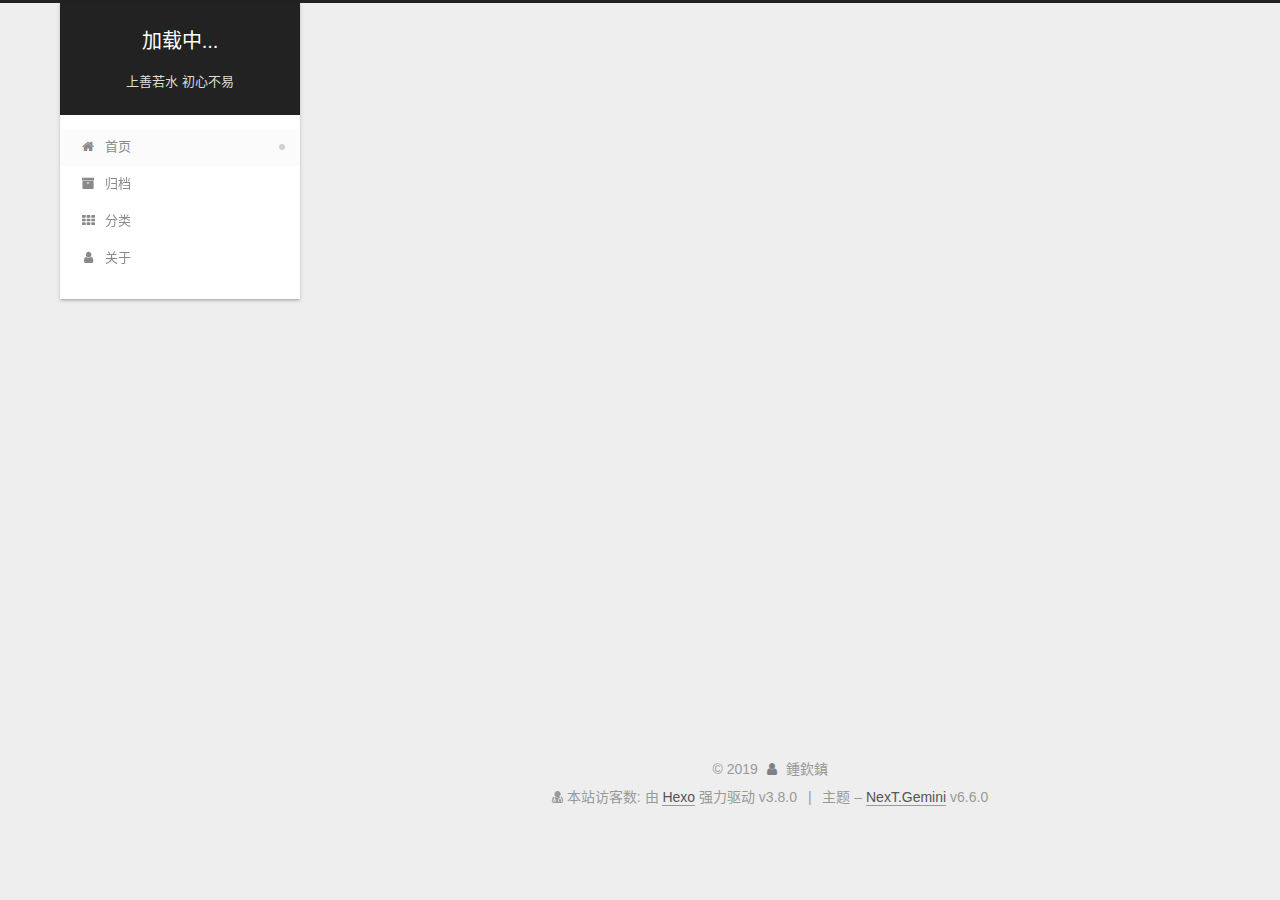
==== commit fb652dab: "Site updated: 2019-01-22 16:11:55" ====
--- a/index.html
+++ b/index.html
@@ -104,16 +104,16 @@
 
 
 
-  <meta name="description" content="生而为作，作而为活">
+  <meta name="description" content="他强由它强 清风拂山岗 他横由他横 明月照大江">
 <meta property="og:type" content="website">
 <meta property="og:title" content="加载中...">
 <meta property="og:url" content="http://yoursite.com/index.html">
 <meta property="og:site_name" content="加载中...">
-<meta property="og:description" content="生而为作，作而为活">
+<meta property="og:description" content="他强由它强 清风拂山岗 他横由他横 明月照大江">
 <meta property="og:locale" content="zh-CN">
 <meta name="twitter:card" content="summary">
 <meta name="twitter:title" content="加载中...">
-<meta name="twitter:description" content="生而为作，作而为活">
+<meta name="twitter:description" content="他强由它强 清风拂山岗 他横由他横 明月照大江">
 
 
 
@@ -333,11 +333,11 @@
   
   
   <div class="post-block">
-    <link itemprop="mainEntityOfPage" href="http://yoursite.com/2018/12/16/dubbo/">
+    <link itemprop="mainEntityOfPage" href="http://yoursite.com/2018/12/16/dubbo/dubbo1/">
 
     <span hidden itemprop="author" itemscope="" itemtype="http://schema.org/Person">
       <meta itemprop="name" content="鍾欽鎮">
-      <meta itemprop="description" content="生而为作，作而为活">
+      <meta itemprop="description" content="他强由它强 清风拂山岗 他横由他横 明月照大江">
       <meta itemprop="image" content="/images/avatar.gif">
     </span>
 
@@ -353,7 +353,7 @@
           <h1 class="post-title" itemprop="name headline">
                 
                 
-                <a href="/2018/12/16/dubbo/" class="post-title-link" itemprop="http://yoursite.com/index.html">dubbo源码学习</a>
+                <a href="/2018/12/16/dubbo/dubbo1/" class="post-title-link" itemprop="http://yoursite.com/index.html">dubbo源码专题(一)</a>
               
             
           </h1>
@@ -378,12 +378,24 @@
                 
               
 
-              <time title="创建时间：2018-12-16 22:45:31 / 修改时间：23:14:44" itemprop="dateCreated datePublished" datetime="2018-12-16T22:45:31+08:00">2018-12-16</time>
-            
-
-            
-              
-
+              <time title="创建时间：2018-12-16 22:45:31" itemprop="dateCreated datePublished" datetime="2018-12-16T22:45:31+08:00">2018-12-16</time>
+            
+
+            
+              
+
+              
+                
+                <span class="post-meta-divider">|</span>
+                
+
+                <span class="post-meta-item-icon">
+                  <i class="fa fa-calendar-check-o"></i>
+                </span>
+                
+                  <span class="post-meta-item-text">更新于</span>
+                
+                <time title="修改时间：2018-12-28 16:17:06" itemprop="dateModified" datetime="2018-12-28T16:17:06+08:00">2018-12-28</time>
               
             
           </span>
@@ -436,14 +448,13 @@
       
         
           
-          Dubbo源码学习
-SPI机制Dubbo的SPI机制是通过自定义注解的方式实现的，在服务启动之初，Dubbo会加载存放在META-INF/service、META-INF/dubbo、META-INF/dubbo/internal下的配置文件信息，配置文件名以对应的顶级接口类的全路径命名，内容以键值对的方式存放支持的类型；
-以Protocol为例，在META-INF/dubbo/internal下
+          SPI机制Dubbo的SPI机制是通过自定义注解的方式实现的，在服务启动之初，Dubbo会加载存放在META-INF/service、META-INF/dubbo、META-INF/dubbo/internal下的配置文件信息，配置文件名以对应的顶级接口类的全路径命名，内容以键值对的方式存放支持的类型；
+以Protocol为例，在META-INF/dubbo/internal下有一个com.ali
           ...
           <!--noindex-->
           
             <div class="post-button text-center">
-              <a class="btn" href="/2018/12/16/dubbo/#more" rel="contents">
+              <a class="btn" href="/2018/12/16/dubbo/dubbo1/#more" rel="contents">
                 阅读全文 &raquo;
               </a>
             </div>
@@ -503,157 +514,11 @@
   
   
   <div class="post-block">
-    <link itemprop="mainEntityOfPage" href="http://yoursite.com/2018/12/16/java/">
+    <link itemprop="mainEntityOfPage" href="http://yoursite.com/2018/12/16/hello-world/">
 
     <span hidden itemprop="author" itemscope="" itemtype="http://schema.org/Person">
       <meta itemprop="name" content="鍾欽鎮">
-      <meta itemprop="description" content="生而为作，作而为活">
-      <meta itemprop="image" content="/images/avatar.gif">
-    </span>
-
-    <span hidden itemprop="publisher" itemscope="" itemtype="http://schema.org/Organization">
-      <meta itemprop="name" content="加载中...">
-    </span>
-
-    
-      <header class="post-header">
-
-        
-        
-          <h1 class="post-title" itemprop="name headline">
-                
-                
-                <a href="/2018/12/16/java/" class="post-title-link" itemprop="http://yoursite.com/index.html">java</a>
-              
-            
-          </h1>
-        
-
-        <div class="post-meta">
-          <span class="post-time">
-
-            
-            
-            
-
-            
-              <span class="post-meta-item-icon">
-                <i class="fa fa-calendar-o"></i>
-              </span>
-              
-                <span class="post-meta-item-text">发表于</span>
-              
-
-              
-                
-              
-
-              <time title="创建时间：2018-12-16 17:46:41" itemprop="dateCreated datePublished" datetime="2018-12-16T17:46:41+08:00">2018-12-16</time>
-            
-
-            
-          </span>
-
-          
-
-          
-            
-          
-
-          
-          
-
-          
-
-          
-
-          
-
-        </div>
-      </header>
-    
-
-    
-    
-    
-    <div class="post-body" itemprop="articleBody">
-
-      
-      
-
-      
-        
-          
-          
-          
-          <!--noindex-->
-          
-            <div class="post-button text-center">
-              <a class="btn" href="/2018/12/16/java/#more" rel="contents">
-                阅读全文 &raquo;
-              </a>
-            </div>
-          
-          <!--/noindex-->
-        
-      
-    </div>
-
-    
-
-    
-    
-    
-
-    
-
-    
-      
-    
-    
-
-    
-
-    <footer class="post-footer">
-      
-
-      
-
-      
-
-      
-      
-        <div class="post-eof"></div>
-      
-    </footer>
-  </div>
-  
-  
-  
-  </article>
-
-
-    
-      
-
-  
-
-  
-  
-  
-
-  
-
-  <article class="post post-type-normal" itemscope="" itemtype="http://schema.org/Article">
-  
-  
-  
-  <div class="post-block">
-    <link itemprop="mainEntityOfPage" href="http://yoursite.com/2018/12/16/hello-world/">
-
-    <span hidden itemprop="author" itemscope="" itemtype="http://schema.org/Person">
-      <meta itemprop="name" content="鍾欽鎮">
-      <meta itemprop="description" content="生而为作，作而为活">
+      <meta itemprop="description" content="他强由它强 清风拂山岗 他横由他横 明月照大江">
       <meta itemprop="image" content="/images/avatar.gif">
     </span>
 
@@ -816,7 +681,7 @@
               <img class="site-author-image" itemprop="image" src="/images/avatar.gif" alt="鍾欽鎮">
             
               <p class="site-author-name" itemprop="name">鍾欽鎮</p>
-              <p class="site-description motion-element" itemprop="description">生而为作，作而为活</p>
+              <p class="site-description motion-element" itemprop="description">他强由它强 清风拂山岗 他横由他横 明月照大江</p>
           </div>
 
           
@@ -826,7 +691,7 @@
                 
                   <a href="/archives/">
                 
-                    <span class="site-state-item-count">3</span>
+                    <span class="site-state-item-count">2</span>
                     <span class="site-state-item-name">日志</span>
                   </a>
                 </div>
@@ -896,7 +761,7 @@
     <footer id="footer" class="footer">
       <div class="footer-inner">
         <script async src="//busuanzi.ibruce.info/busuanzi/2.3/busuanzi.pure.mini.js"></script>
-<div class="copyright">&copy; <span itemprop="copyrightYear">2018</span>
+<div class="copyright">&copy; <span itemprop="copyrightYear">2019</span>
   <span class="with-love" id="animate">
     <i class="fa fa-user"></i>
   </span>
--- a/css/main.css
+++ b/css/main.css
@@ -1849,7 +1849,7 @@
   width: 4px;
   height: 4px;
   border-radius: 50%;
-  background: #248eff;
+  background: #aa1be2;
 }
 .links-of-blogroll {
   font-size: 13px;
